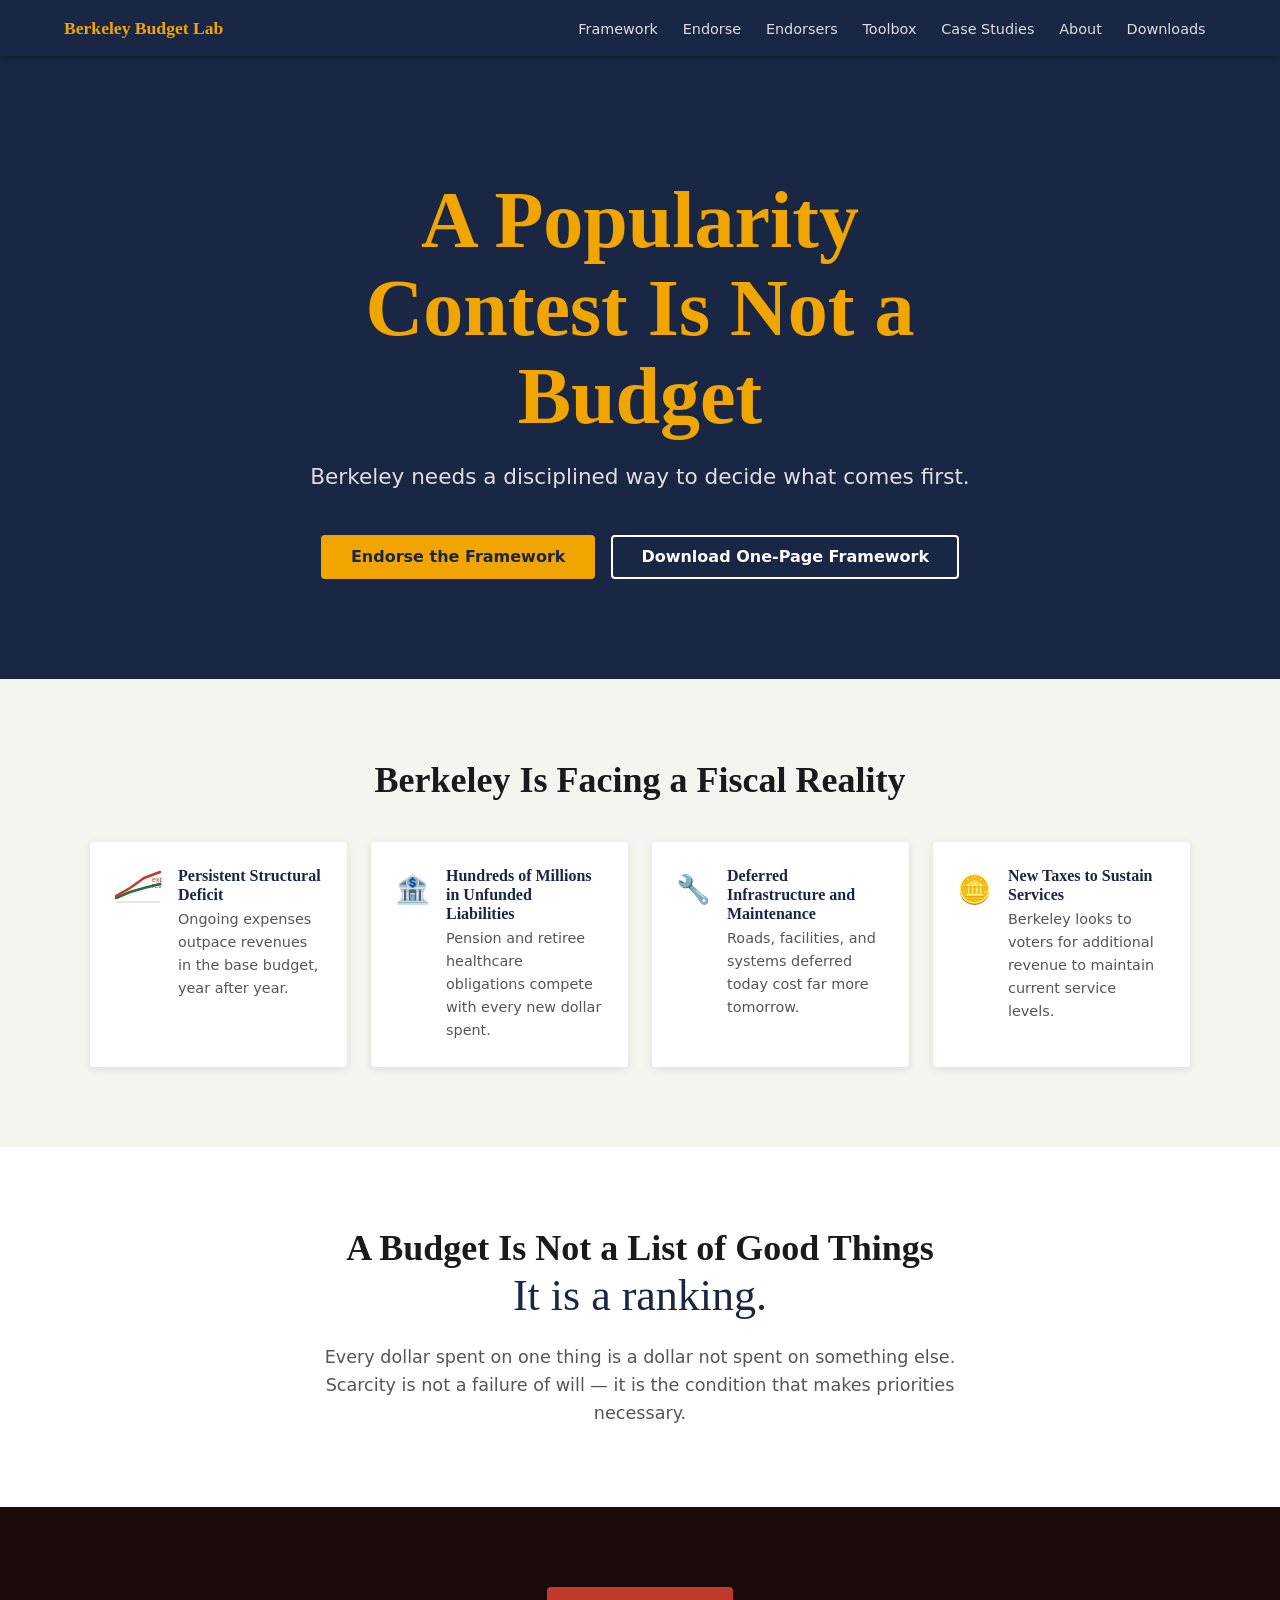
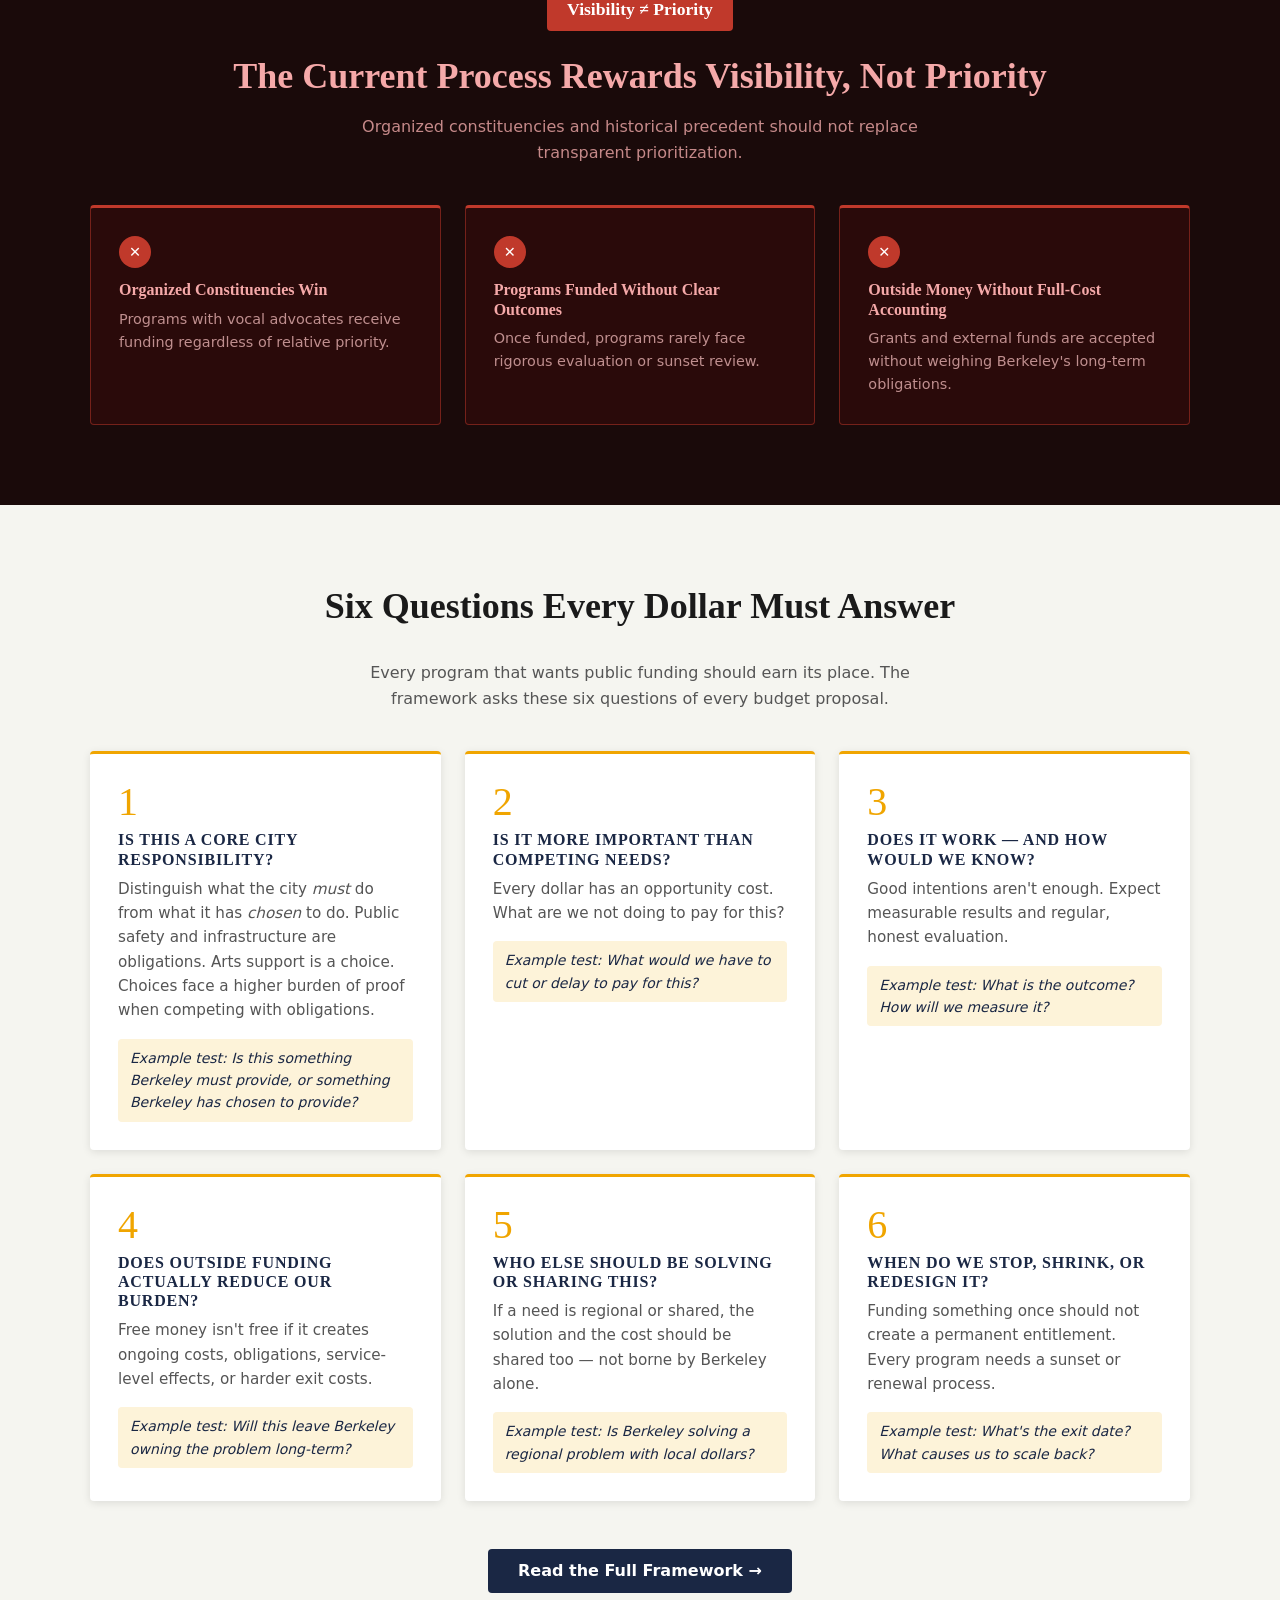
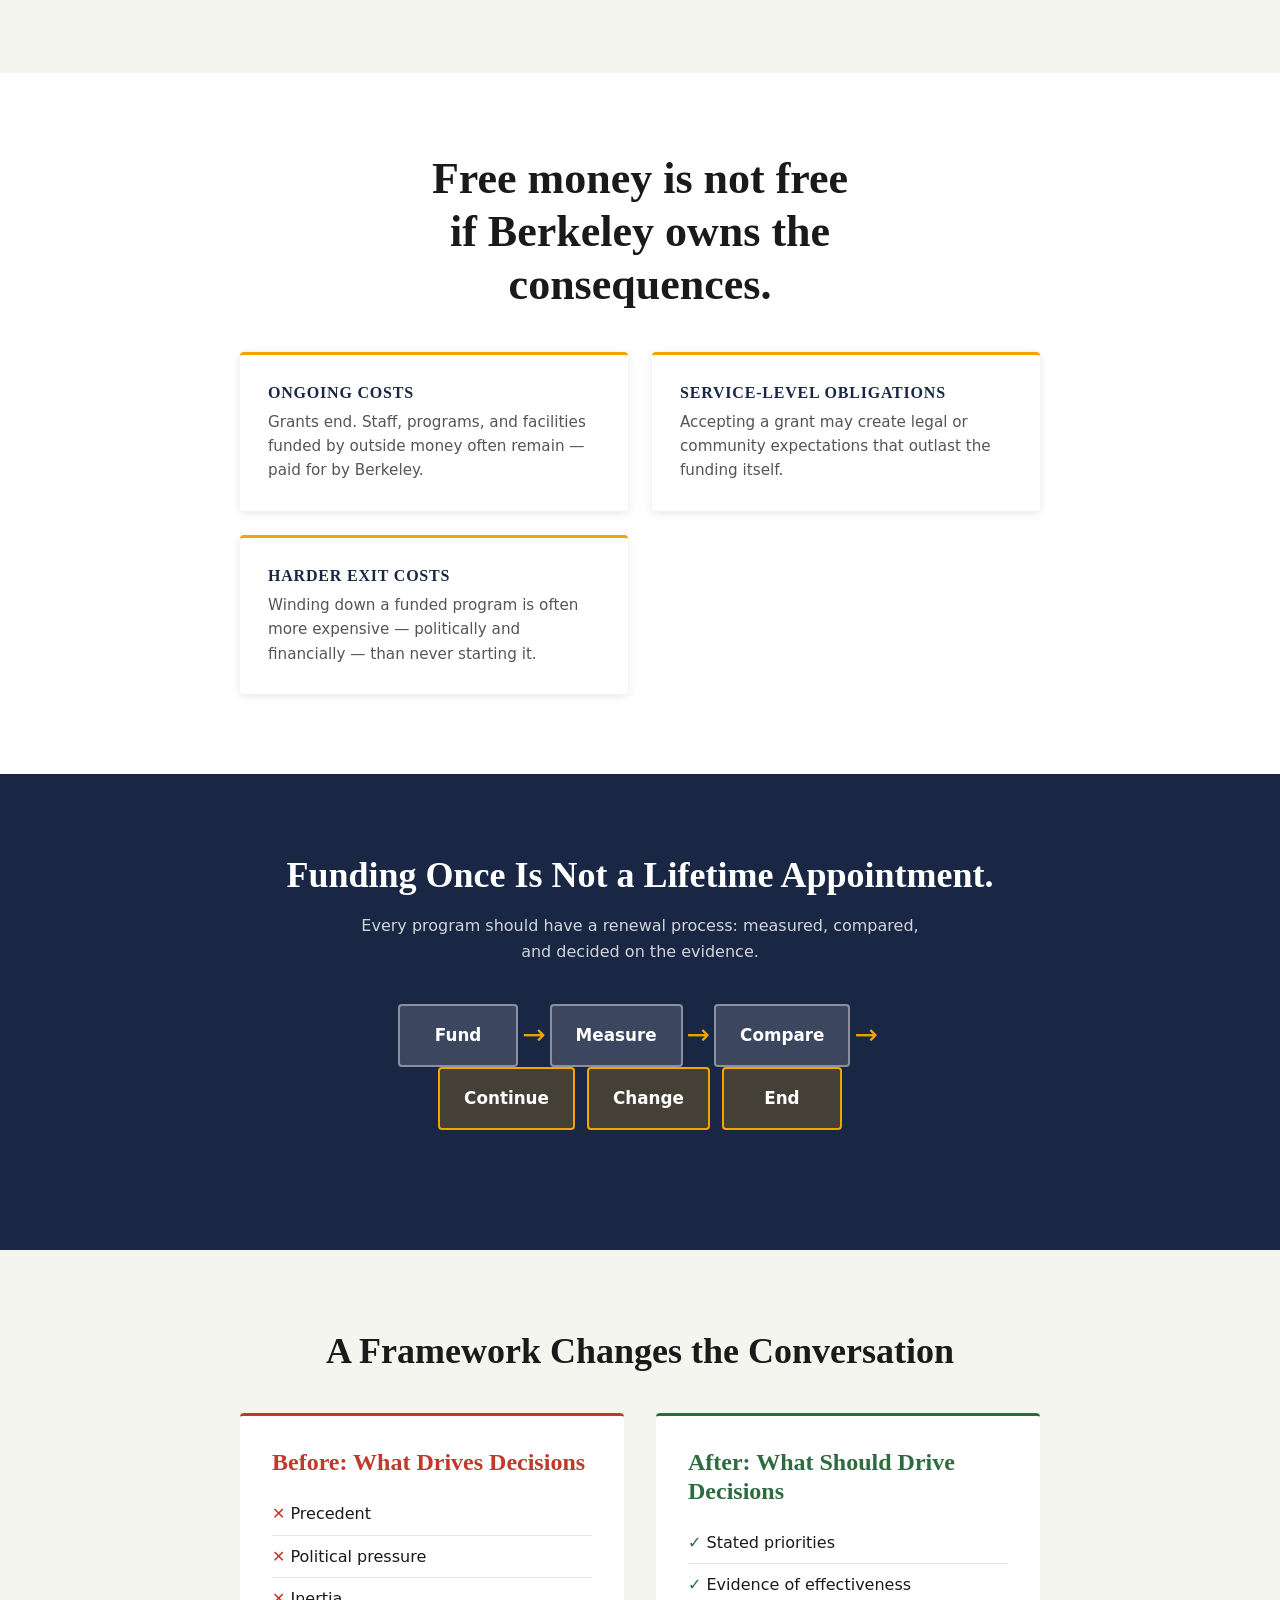
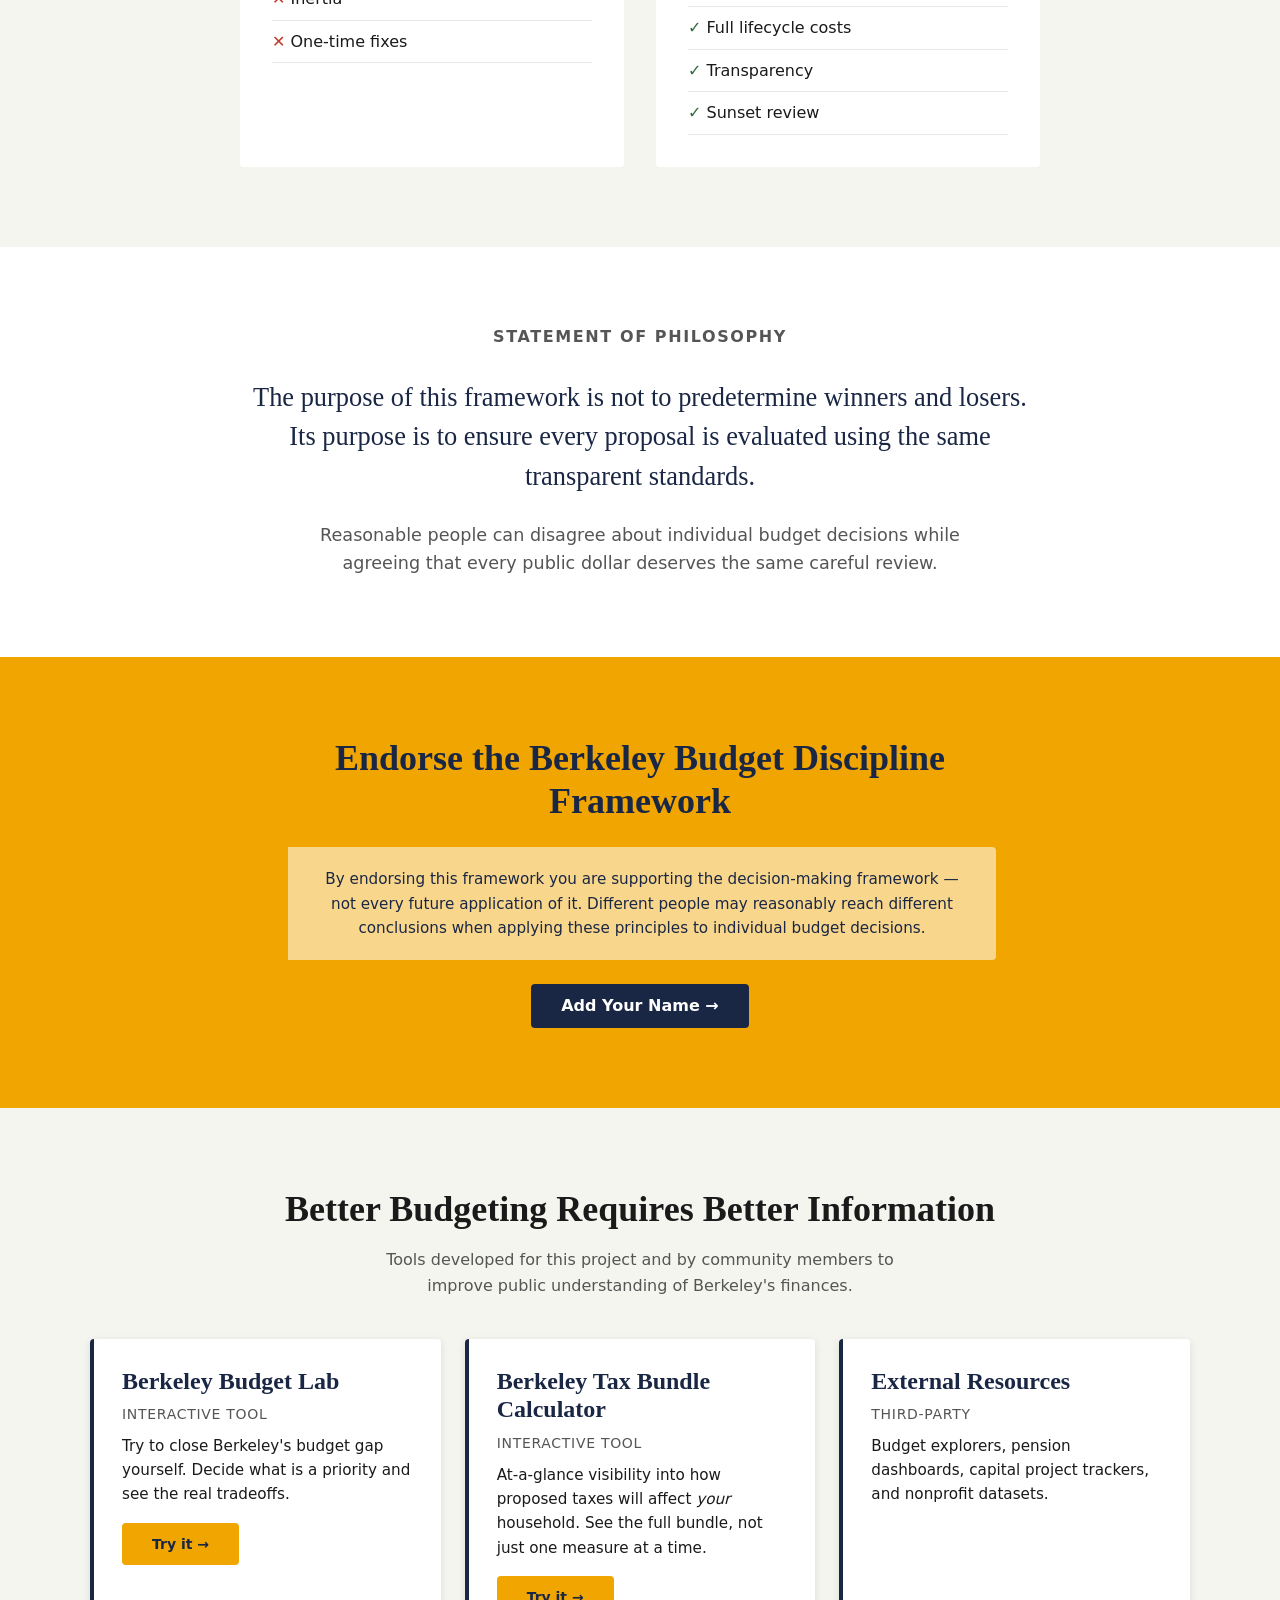
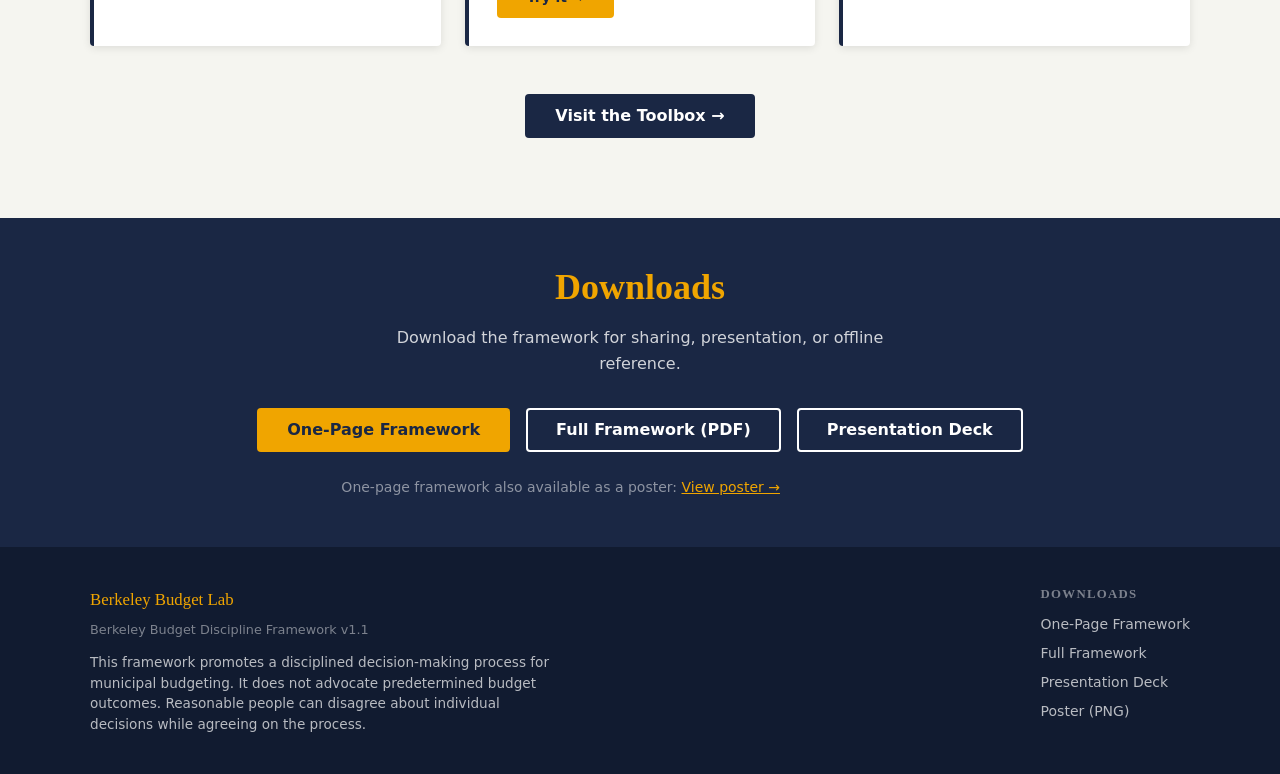
==== index.html @ 76ca8955 "Initial implementation of Berkeley Budget Discipline Framework site Static GitHub Pages site with 7 " ====
<!DOCTYPE html>
<html lang="en">
<head>
  <meta charset="UTF-8">
  <meta name="viewport" content="width=device-width, initial-scale=1.0">
  <title>Berkeley Budget Discipline Framework</title>
  <meta name="description" content="A proposal for disciplined, transparent municipal budgeting in Berkeley. A budget is not a list of good things — it is a ranking.">
  <link rel="stylesheet" href="assets/css/style.css">
</head>
<body>

<nav class="site-nav" aria-label="Site navigation">
  <div class="nav-inner">
    <a href="index.html" class="nav-brand">Berkeley Budget Lab</a>
    <button class="nav-hamburger" aria-expanded="false" aria-controls="nav-menu" aria-label="Toggle navigation">
      <span></span><span></span><span></span>
    </button>
    <ul class="nav-links" id="nav-menu">
      <li><a href="framework.html">Framework</a></li>
      <li><a href="endorse.html">Endorse</a></li>
      <li><a href="endorsers.html">Endorsers</a></li>
      <li><a href="toolbox.html">Toolbox</a></li>
      <li><a href="case-studies.html">Case Studies</a></li>
      <li><a href="about.html">About</a></li>
      <li><a href="#downloads">Downloads</a></li>
    </ul>
  </div>
</nav>

<main>

  <!-- Scene 1: Hero -->
  <section class="hero" aria-labelledby="hero-heading">
    <h1 id="hero-heading">A Popularity Contest Is Not a Budget</h1>
    <p class="subtitle">Berkeley needs a disciplined way to decide what comes first.</p>
    <div class="hero-buttons">
      <a href="endorse.html" class="btn btn-primary">Endorse the Framework</a>
      <a href="assets/downloads/bbdf-one-page.pdf" class="btn btn-outline" download>Download One-Page Framework</a>
    </div>
  </section>

  <!-- Scene 2: Fiscal Reality -->
  <section class="scene bg-gray fade-in" aria-labelledby="fiscal-heading">
    <div class="scene-wide">
      <h2 id="fiscal-heading" class="text-center mb-2">Berkeley Is Facing a Fiscal Reality</h2>
      <div class="card-grid">
        <div class="stat-card">
          <div class="stat-icon" aria-hidden="true">
            <!-- expenses (red) rise faster than revenues (green) -->
            <svg width="48" height="36" viewBox="0 0 48 36" fill="none" xmlns="http://www.w3.org/2000/svg" aria-label="Chart showing expenses rising faster than revenues">
              <line x1="2" y1="34" x2="46" y2="34" stroke="#ccc" stroke-width="1"/>
              <!-- Revenue line: gentle slope upward -->
              <polyline points="2,30 16,24 30,20 46,16" stroke="#2e6b3e" stroke-width="2.5" stroke-linecap="round" stroke-linejoin="round" fill="none"/>
              <!-- Expenses line: steeper slope, crosses above revenue -->
              <polyline points="2,28 16,20 30,10 46,4" stroke="#c0392b" stroke-width="2.5" stroke-linecap="round" stroke-linejoin="round" fill="none"/>
              <!-- Labels -->
              <text x="38" y="14" font-size="7" fill="#c0392b" font-family="sans-serif">exp</text>
              <text x="38" y="20" font-size="7" fill="#2e6b3e" font-family="sans-serif">rev</text>
            </svg>
          </div>
          <div>
            <h3>Persistent Structural Deficit</h3>
            <p>Ongoing expenses outpace revenues in the base budget, year after year.</p>
          </div>
        </div>
        <div class="stat-card">
          <div class="stat-icon">🏦</div>
          <div>
            <h3>Hundreds of Millions in Unfunded Liabilities</h3>
            <p>Pension and retiree healthcare obligations compete with every new dollar spent.</p>
          </div>
        </div>
        <div class="stat-card">
          <div class="stat-icon">🔧</div>
          <div>
            <h3>Deferred Infrastructure and Maintenance</h3>
            <p>Roads, facilities, and systems deferred today cost far more tomorrow.</p>
          </div>
        </div>
        <div class="stat-card">
          <div class="stat-icon">🪙</div>
          <div>
            <h3>New Taxes to Sustain Services</h3>
            <p>Berkeley looks to voters for additional revenue to maintain current service levels.</p>
          </div>
        </div>
      </div>
    </div>
  </section>

  <!-- Scene 3: Budgets Are Rankings -->
  <section class="scene bg-white text-center fade-in" aria-labelledby="rankings-heading">
    <div class="scene-narrow">
      <h2 id="rankings-heading">A Budget Is Not a List of Good Things</h2>
      <p class="pull-quote">It is a ranking.</p>
      <p class="pull-quote-sub">Every dollar spent on one thing is a dollar not spent on something else. Scarcity is not a failure of will — it is the condition that makes priorities necessary.</p>
    </div>
  </section>

  <!-- Scene 4: Current Failure Mode -->
  <section class="scene fade-in" style="background:#1a0a0a;" aria-labelledby="failure-heading">
    <div class="scene-wide">
      <div class="text-center mb-2">
        <div class="badge" style="background:var(--red);color:var(--white);">Visibility ≠ Priority</div>
        <h2 id="failure-heading" style="color:#f5a9a9;">The Current Process Rewards Visibility, Not Priority</h2>
        <p style="color:rgba(255,180,180,0.75);max-width:60ch;margin:1rem auto 2rem;">Organized constituencies and historical precedent should not replace transparent prioritization.</p>
      </div>
      <div class="failure-grid">
        <div class="failure-item">
          <div class="failure-x" aria-hidden="true">✕</div>
          <h3>Organized Constituencies Win</h3>
          <p>Programs with vocal advocates receive funding regardless of relative priority.</p>
        </div>
        <div class="failure-item">
          <div class="failure-x" aria-hidden="true">✕</div>
          <h3>Programs Funded Without Clear Outcomes</h3>
          <p>Once funded, programs rarely face rigorous evaluation or sunset review.</p>
        </div>
        <div class="failure-item">
          <div class="failure-x" aria-hidden="true">✕</div>
          <h3>Outside Money Without Full-Cost Accounting</h3>
          <p>Grants and external funds are accepted without weighing Berkeley's long-term obligations.</p>
        </div>
      </div>
    </div>
  </section>

  <!-- Scene 5: Six Tests -->
  <section class="scene bg-gray fade-in" aria-labelledby="six-tests-heading">
    <div class="scene-wide">
      <h2 id="six-tests-heading" class="text-center mb-2">Six Questions Every Dollar Must Answer</h2>
      <p class="text-center text-muted" style="max-width:60ch;margin:0 auto 2.5rem;">Every program that wants public funding should earn its place. The framework asks these six questions of every budget proposal.</p>
      <div class="card-grid card-grid-3">

        <article class="card fade-in">
          <div class="card-number">1</div>
          <h3>Is This a Core City Responsibility?</h3>
          <p>Distinguish what the city <em>must</em> do from what it has <em>chosen</em> to do. Public safety and infrastructure are obligations. Arts support is a choice. Choices face a higher burden of proof when competing with obligations.</p>
          <div class="example">Example test: Is this something Berkeley must provide, or something Berkeley has chosen to provide?</div>
        </article>

        <article class="card fade-in">
          <div class="card-number">2</div>
          <h3>Is It More Important Than Competing Needs?</h3>
          <p>Every dollar has an opportunity cost. What are we not doing to pay for this?</p>
          <div class="example">Example test: What would we have to cut or delay to pay for this?</div>
        </article>

        <article class="card fade-in">
          <div class="card-number">3</div>
          <h3>Does It Work — and How Would We Know?</h3>
          <p>Good intentions aren't enough. Expect measurable results and regular, honest evaluation.</p>
          <div class="example">Example test: What is the outcome? How will we measure it?</div>
        </article>

        <article class="card fade-in">
          <div class="card-number">4</div>
          <h3>Does Outside Funding Actually Reduce Our Burden?</h3>
          <p>Free money isn't free if it creates ongoing costs, obligations, service-level effects, or harder exit costs.</p>
          <div class="example">Example test: Will this leave Berkeley owning the problem long-term?</div>
        </article>

        <article class="card fade-in">
          <div class="card-number">5</div>
          <h3>Who Else Should Be Solving or Sharing This?</h3>
          <p>If a need is regional or shared, the solution and the cost should be shared too — not borne by Berkeley alone.</p>
          <div class="example">Example test: Is Berkeley solving a regional problem with local dollars?</div>
        </article>

        <article class="card fade-in">
          <div class="card-number">6</div>
          <h3>When Do We Stop, Shrink, or Redesign It?</h3>
          <p>Funding something once should not create a permanent entitlement. Every program needs a sunset or renewal process.</p>
          <div class="example">Example test: What's the exit date? What causes us to scale back?</div>
        </article>

      </div>
      <div class="text-center mt-3">
        <a href="framework.html" class="btn btn-navy">Read the Full Framework →</a>
      </div>
    </div>
  </section>

  <!-- Scene 6: Outside Funding -->
  <section class="scene bg-white fade-in" aria-labelledby="outside-funding-heading">
    <div class="scene-narrow text-center">
      <h2 id="outside-funding-heading" style="font-size:clamp(1.6rem,4vw,2.75rem);max-width:20ch;margin:0 auto 2rem;">
        Free money is not free if Berkeley owns the consequences.
      </h2>
      <div class="card-grid card-grid-3" style="text-align:left;">
        <div class="card">
          <h3>Ongoing Costs</h3>
          <p>Grants end. Staff, programs, and facilities funded by outside money often remain — paid for by Berkeley.</p>
        </div>
        <div class="card">
          <h3>Service-Level Obligations</h3>
          <p>Accepting a grant may create legal or community expectations that outlast the funding itself.</p>
        </div>
        <div class="card">
          <h3>Harder Exit Costs</h3>
          <p>Winding down a funded program is often more expensive — politically and financially — than never starting it.</p>
        </div>
      </div>
    </div>
  </section>

  <!-- Scene 7: Sunset Review -->
  <section class="scene bg-navy fade-in" aria-labelledby="sunset-heading">
    <div class="scene-narrow text-center">
      <h2 id="sunset-heading" style="color:var(--white)">Funding Once Is Not a Lifetime Appointment.</h2>
      <p style="color:rgba(255,255,255,0.8);margin:1rem auto 0;max-width:55ch;">Every program should have a renewal process: measured, compared, and decided on the evidence.</p>
      <div class="flow-diagram" role="img" aria-label="Sunset review cycle: Fund, then Measure, then Compare, then Continue, Change, or End">
        <div class="flow-step"><strong>Fund</strong></div>
        <div class="flow-arrow" aria-hidden="true">→</div>
        <div class="flow-step"><strong>Measure</strong></div>
        <div class="flow-arrow" aria-hidden="true">→</div>
        <div class="flow-step"><strong>Compare</strong></div>
        <div class="flow-arrow" aria-hidden="true">→</div>
        <div class="flow-end">
          <div class="flow-step"><strong>Continue</strong></div>
          <div class="flow-step"><strong>Change</strong></div>
          <div class="flow-step"><strong>End</strong></div>
        </div>
      </div>
    </div>
  </section>

  <!-- Scene 8: Before / After -->
  <section class="scene bg-gray fade-in" aria-labelledby="before-after-heading">
    <div class="scene-wide">
      <h2 id="before-after-heading" class="text-center mb-2">A Framework Changes the Conversation</h2>
      <div class="before-after">
        <div class="before-col">
          <h3>Before: What Drives Decisions</h3>
          <ul>
            <li>Precedent</li>
            <li>Political pressure</li>
            <li>Inertia</li>
            <li>One-time fixes</li>
          </ul>
        </div>
        <div class="after-col">
          <h3>After: What Should Drive Decisions</h3>
          <ul>
            <li>Stated priorities</li>
            <li>Evidence of effectiveness</li>
            <li>Full lifecycle costs</li>
            <li>Transparency</li>
            <li>Sunset review</li>
          </ul>
        </div>
      </div>
    </div>
  </section>

  <!-- Scene 9: Philosophy -->
  <section class="scene bg-white fade-in" aria-labelledby="philosophy-heading">
    <div class="scene-narrow text-center">
      <h2 id="philosophy-heading" class="text-muted" style="font-size:1rem;text-transform:uppercase;letter-spacing:0.1em;font-family:var(--font-sans);margin-bottom:2rem;">Statement of Philosophy</h2>
      <blockquote style="border:none;padding:0;text-align:center;font-size:clamp(1.15rem,2.5vw,1.65rem);line-height:1.5;max-width:70ch;margin:0 auto 1.5rem;">
        The purpose of this framework is not to predetermine winners and losers. Its purpose is to ensure every proposal is evaluated using the same transparent standards.
      </blockquote>
      <p class="pull-quote-sub">Reasonable people can disagree about individual budget decisions while agreeing that every public dollar deserves the same careful review.</p>
    </div>
  </section>

  <!-- Scene 10: Endorse -->
  <section class="scene bg-gold fade-in" aria-labelledby="endorse-heading">
    <div class="scene-narrow text-center">
      <h2 id="endorse-heading">Endorse the Berkeley Budget Discipline Framework</h2>
      <div class="disclaimer-box" style="margin:1.5rem auto;background:rgba(255,255,255,0.55);">
        <p>By endorsing this framework you are supporting the decision-making framework — not every future application of it. Different people may reasonably reach different conclusions when applying these principles to individual budget decisions.</p>
      </div>
      <a href="endorse.html" class="btn btn-navy">Add Your Name →</a>
    </div>
  </section>

  <!-- Scene 11: Budget Toolbox Preview -->
  <section class="scene bg-gray fade-in" aria-labelledby="toolbox-preview-heading">
    <div class="scene-wide">
      <h2 id="toolbox-preview-heading" class="text-center mb-1">Better Budgeting Requires Better Information</h2>
      <p class="text-center text-muted" style="max-width:55ch;margin:0 auto 2.5rem;">Tools developed for this project and by community members to improve public understanding of Berkeley's finances.</p>
      <div class="card-grid card-grid-3">
        <div class="tool-card">
          <h3>Berkeley Budget Lab</h3>
          <p class="tool-purpose">Interactive Tool</p>
          <p>Try to close Berkeley's budget gap yourself. Decide what is a priority and see the real tradeoffs.</p>
          <a href="https://ericdf.github.io/budget_lab/" class="btn btn-primary" style="margin-top:1rem;font-size:0.875rem;display:inline-block;" target="_blank" rel="noopener">Try it →</a>
        </div>
        <div class="tool-card">
          <h3>Berkeley Tax Bundle Calculator</h3>
          <p class="tool-purpose">Interactive Tool</p>
          <p>At-a-glance visibility into how proposed taxes will affect <em>your</em> household. See the full bundle, not just one measure at a time.</p>
          <a href="https://ericdf.github.io/berkeley-tax-explorer/" class="btn btn-primary" style="margin-top:1rem;font-size:0.875rem;display:inline-block;" target="_blank" rel="noopener">Try it →</a>
        </div>
        <div class="tool-card">
          <h3>External Resources</h3>
          <p class="tool-purpose">Third-Party</p>
          <p>Budget explorers, pension dashboards, capital project trackers, and nonprofit datasets.</p>
        </div>
      </div>
      <div class="text-center mt-3">
        <a href="toolbox.html" class="btn btn-navy">Visit the Toolbox →</a>
      </div>
    </div>
  </section>

</main>

<!-- Downloads anchor -->
<div id="downloads" style="background:var(--navy);padding:3rem 1.5rem;">
  <div style="max-width:800px;margin:0 auto;text-align:center;">
    <h2 style="color:var(--gold);margin-bottom:1rem;">Downloads</h2>
    <p style="color:rgba(255,255,255,0.8);margin:0 auto 2rem;max-width:50ch;">Download the framework for sharing, presentation, or offline reference.</p>
    <div style="display:flex;gap:1rem;flex-wrap:wrap;justify-content:center;">
      <a href="assets/downloads/bbdf-one-page.pdf" class="btn btn-primary" download>One-Page Framework</a>
      <a href="assets/downloads/bbdf-full-framework.pdf" class="btn btn-outline" download>Full Framework (PDF)</a>
      <a href="assets/downloads/bbdf-presentation.pdf" class="btn btn-outline" download>Presentation Deck</a>
    </div>
    <p style="margin-top:1.5rem;color:rgba(255,255,255,0.5);font-size:0.875rem;">
      One-page framework also available as a poster: <a href="assets/img/poster.png" style="color:var(--gold);" target="_blank">View poster →</a>
    </p>
  </div>
</div>

<footer class="site-footer">
  <div class="footer-inner">
    <div>
      <div class="footer-brand">Berkeley Budget Lab</div>
      <div class="footer-version">Berkeley Budget Discipline Framework v1.1</div>
      <p class="footer-disclaimer">This framework promotes a disciplined decision-making process for municipal budgeting. It does not advocate predetermined budget outcomes. Reasonable people can disagree about individual decisions while agreeing on the process.</p>
    </div>
    <div class="footer-downloads">
      <h4>Downloads</h4>
      <a href="assets/downloads/bbdf-one-page.pdf" download>One-Page Framework</a>
      <a href="assets/downloads/bbdf-full-framework.pdf" download>Full Framework</a>
      <a href="assets/downloads/bbdf-presentation.pdf" download>Presentation Deck</a>
      <a href="assets/img/poster.png" target="_blank">Poster (PNG)</a>
    </div>
  </div>
</footer>

<script src="assets/js/main.js"></script>
</body>
</html>
---- assets/css/style.css ----
/* Berkeley Budget Discipline Framework — stylesheet */

:root {
  --navy: #1a2744;
  --navy-dark: #111b30;
  --gold: #f0a500;
  --gold-light: #fdf3d9;
  --white: #ffffff;
  --gray-bg: #f5f5f0;
  --gray-mid: #e8e8e2;
  --text: #1a1a1a;
  --text-muted: #555555;
  --green: #2e6b3e;
  --red: #c0392b;
  --radius: 4px;
  --shadow: 0 2px 8px rgba(0,0,0,0.10);
  --shadow-lg: 0 4px 20px rgba(0,0,0,0.14);
  --font-serif: Georgia, 'Times New Roman', serif;
  --font-sans: system-ui, -apple-system, 'Segoe UI', sans-serif;
}

*, *::before, *::after { box-sizing: border-box; margin: 0; padding: 0; }

html { scroll-behavior: smooth; font-size: 16px; }

body {
  font-family: var(--font-sans);
  color: var(--text);
  background: var(--white);
  line-height: 1.6;
}

/* ── TYPOGRAPHY ── */
h1, h2, h3, h4 { font-family: var(--font-serif); line-height: 1.2; }
h1 { font-size: clamp(2rem, 5vw, 3.5rem); }
h2 { font-size: clamp(1.5rem, 3vw, 2.25rem); }
h3 { font-size: clamp(1.1rem, 2vw, 1.5rem); }
p { max-width: 72ch; }

a { color: var(--navy); text-decoration: underline; }
a:hover { color: var(--gold); }
a:focus-visible { outline: 3px solid var(--gold); outline-offset: 2px; }

/* ── NAV ── */
.site-nav {
  background: var(--navy);
  color: var(--white);
  position: sticky;
  top: 0;
  z-index: 100;
  box-shadow: 0 2px 6px rgba(0,0,0,0.3);
}

.nav-inner {
  max-width: 1200px;
  margin: 0 auto;
  padding: 0 1.5rem;
  display: flex;
  align-items: center;
  justify-content: space-between;
  height: 56px;
}

.nav-brand {
  font-family: var(--font-serif);
  font-size: 1.1rem;
  color: var(--gold);
  text-decoration: none;
  font-weight: bold;
  white-space: nowrap;
}
.nav-brand:hover { color: var(--white); }

.nav-links {
  display: flex;
  list-style: none;
  gap: 0.25rem;
  align-items: center;
}
.nav-links a {
  color: rgba(255,255,255,0.85);
  text-decoration: none;
  padding: 0.35rem 0.65rem;
  border-radius: var(--radius);
  font-size: 0.9rem;
  transition: background 0.15s, color 0.15s;
}
.nav-links a:hover { background: rgba(255,255,255,0.12); color: var(--white); }
.nav-links a.active { background: var(--gold); color: var(--navy); font-weight: 600; }

.nav-hamburger {
  display: none;
  background: none;
  border: none;
  cursor: pointer;
  padding: 0.5rem;
  flex-direction: column;
  gap: 5px;
}
.nav-hamburger span {
  display: block;
  width: 24px;
  height: 2px;
  background: var(--white);
  transition: transform 0.2s;
}
.nav-hamburger[aria-expanded="true"] span:nth-child(1) { transform: translateY(7px) rotate(45deg); }
.nav-hamburger[aria-expanded="true"] span:nth-child(2) { opacity: 0; }
.nav-hamburger[aria-expanded="true"] span:nth-child(3) { transform: translateY(-7px) rotate(-45deg); }

@media (max-width: 768px) {
  .nav-hamburger { display: flex; }
  .nav-links {
    display: none;
    flex-direction: column;
    position: absolute;
    top: 56px;
    left: 0;
    right: 0;
    background: var(--navy-dark);
    padding: 1rem;
    gap: 0.25rem;
  }
  .nav-links.open { display: flex; }
  .nav-links a { padding: 0.65rem 1rem; font-size: 1rem; }
}

/* ── SECTIONS ── */
.scene {
  padding: 80px 1.5rem;
}
.scene-narrow {
  max-width: 800px;
  margin: 0 auto;
}
.scene-wide {
  max-width: 1100px;
  margin: 0 auto;
}

.bg-navy   { background: var(--navy); color: var(--white); }
.bg-navy h1, .bg-navy h2, .bg-navy h3 { color: var(--white); }
.bg-navy p { color: rgba(255,255,255,0.85); }
.bg-navy a { color: var(--gold); }

.bg-gray   { background: var(--gray-bg); }
.bg-white  { background: var(--white); }
.bg-gold   { background: var(--gold); color: var(--navy); }
.bg-gold h1, .bg-gold h2 { color: var(--navy); }

/* ── HERO ── */
.hero {
  background: var(--navy);
  color: var(--white);
  padding: 120px 1.5rem 100px;
  text-align: center;
}
.hero h1 {
  color: var(--gold);
  font-size: clamp(2.5rem, 7vw, 5rem);
  line-height: 1.1;
  max-width: 14ch;
  margin: 0 auto 1.25rem;
}
.hero .subtitle {
  font-size: clamp(1.05rem, 2vw, 1.35rem);
  color: rgba(255,255,255,0.85);
  max-width: 50ch;
  margin: 0 auto 2.5rem;
}
.hero-buttons { display: flex; gap: 1rem; justify-content: center; flex-wrap: wrap; }

/* ── BUTTONS ── */
.btn {
  display: inline-block;
  padding: 0.75rem 1.75rem;
  border-radius: var(--radius);
  font-family: var(--font-sans);
  font-size: 1rem;
  font-weight: 600;
  text-decoration: none;
  cursor: pointer;
  border: 2px solid transparent;
  transition: background 0.15s, color 0.15s, border-color 0.15s;
  line-height: 1;
}
.btn-primary { background: var(--gold); color: var(--navy); }
.btn-primary:hover { background: #d99400; color: var(--navy); }
.btn-secondary { background: var(--white); color: var(--navy); }
.btn-secondary:hover { background: var(--gray-bg); }
.btn-outline { background: transparent; border-color: var(--white); color: var(--white); }
.btn-outline:hover { background: rgba(255,255,255,0.1); }
.btn-navy { background: var(--navy); color: var(--white); }
.btn-navy:hover { background: var(--navy-dark); color: var(--white); }

/* ── CARDS ── */
.card-grid {
  display: grid;
  gap: 1.5rem;
  grid-template-columns: repeat(auto-fit, minmax(240px, 1fr));
  margin-top: 2.5rem;
}
.card-grid-3 { grid-template-columns: repeat(auto-fit, minmax(260px, 1fr)); }
.card-grid-2 { grid-template-columns: repeat(auto-fit, minmax(300px, 1fr)); }

.card {
  background: var(--white);
  border-radius: var(--radius);
  padding: 1.75rem;
  box-shadow: var(--shadow);
  border-top: 3px solid var(--gold);
}
.card-number {
  font-size: 2.5rem;
  font-family: var(--font-serif);
  color: var(--gold);
  line-height: 1;
  margin-bottom: 0.5rem;
}
.card h3 { margin-bottom: 0.5rem; font-size: 1rem; text-transform: uppercase; letter-spacing: 0.05em; color: var(--navy); }
.card p { font-size: 0.95rem; color: var(--text-muted); }
.card .example {
  margin-top: 1rem;
  font-size: 0.875rem;
  color: var(--navy);
  background: var(--gold-light);
  padding: 0.5rem 0.75rem;
  border-radius: var(--radius);
  font-style: italic;
}

.stat-card {
  background: var(--white);
  border-radius: var(--radius);
  padding: 1.5rem;
  box-shadow: var(--shadow);
  display: flex;
  align-items: flex-start;
  gap: 1rem;
}
.stat-icon { font-size: 1.75rem; flex-shrink: 0; margin-top: 0.15rem; }
.stat-card h3 { font-size: 1rem; margin-bottom: 0.25rem; color: var(--navy); }
.stat-card p { font-size: 0.9rem; color: var(--text-muted); }

.failure-grid {
  display: grid;
  grid-template-columns: repeat(auto-fit, minmax(220px, 1fr));
  gap: 1.5rem;
  margin-top: 2.5rem;
}
.failure-item {
  text-align: left;
  padding: 1.75rem;
  background: #2a0a0a;
  border: 1px solid rgba(192,57,43,0.5);
  border-top: 3px solid var(--red);
  border-radius: var(--radius);
}
.failure-x {
  display: inline-block;
  width: 2rem;
  height: 2rem;
  background: var(--red);
  color: var(--white);
  border-radius: 50%;
  text-align: center;
  line-height: 2rem;
  font-size: 0.9rem;
  font-weight: bold;
  margin-bottom: 0.75rem;
}
.failure-item h3 { color: #f5a9a9; font-size: 1rem; margin-bottom: 0.5rem; }
.failure-item p { color: rgba(255,200,200,0.7); font-size: 0.9rem; max-width: none; }

/* ── BADGES ── */
.badge {
  display: inline-block;
  background: var(--gold);
  color: var(--navy);
  font-family: var(--font-serif);
  font-size: 1.1rem;
  font-weight: bold;
  padding: 0.5rem 1.25rem;
  border-radius: var(--radius);
  margin-bottom: 1.5rem;
}

/* ── QUOTE ── */
.pull-quote {
  font-family: var(--font-serif);
  font-size: clamp(1.75rem, 4vw, 2.75rem);
  line-height: 1.2;
  color: var(--navy);
  max-width: 20ch;
  margin: 0 auto 1.25rem;
  text-align: center;
}
.pull-quote-sub {
  font-size: 1.1rem;
  color: var(--text-muted);
  text-align: center;
  max-width: 60ch;
  margin: 0 auto;
}

blockquote {
  font-family: var(--font-serif);
  font-size: clamp(1.1rem, 2.5vw, 1.5rem);
  line-height: 1.5;
  color: var(--navy);
  border-left: 4px solid var(--gold);
  padding-left: 1.5rem;
  margin: 2rem 0;
  max-width: 70ch;
}
blockquote cite {
  display: block;
  font-size: 0.9rem;
  font-style: normal;
  color: var(--text-muted);
  margin-top: 0.75rem;
  font-family: var(--font-sans);
}

/* ── DISCLAIMER BOX ── */
.disclaimer-box {
  background: var(--gold-light);
  border-left: 4px solid var(--gold);
  padding: 1.25rem 1.5rem;
  border-radius: 0 var(--radius) var(--radius) 0;
  margin: 2rem 0;
  max-width: 70ch;
}
.disclaimer-box p { color: var(--navy); font-size: 0.95rem; max-width: none; }

/* ── SUNSET FLOW ── */
.flow-diagram {
  display: flex;
  align-items: center;
  justify-content: center;
  flex-wrap: wrap;
  gap: 0;
  margin: 2.5rem 0;
}
.flow-step {
  background: rgba(255,255,255,0.15);
  border: 2px solid rgba(255,255,255,0.4);
  border-radius: var(--radius);
  padding: 1rem 1.5rem;
  text-align: center;
  min-width: 120px;
  color: var(--white);
}
.flow-step strong { display: block; font-size: 1.05rem; }
.flow-step small { font-size: 0.8rem; opacity: 0.75; }
.flow-arrow {
  color: var(--gold);
  font-size: 1.75rem;
  padding: 0 0.25rem;
  flex-shrink: 0;
}
.flow-end {
  display: flex;
  gap: 0.75rem;
  flex-wrap: wrap;
}
.flow-end .flow-step { background: rgba(240,165,0,0.2); border-color: var(--gold); }

/* ── BEFORE / AFTER ── */
.before-after {
  display: grid;
  grid-template-columns: 1fr 1fr;
  gap: 2rem;
  margin-top: 2.5rem;
  max-width: 800px;
  margin-left: auto;
  margin-right: auto;
}
@media (max-width: 600px) { .before-after { grid-template-columns: 1fr; } }

.before-col, .after-col {
  padding: 2rem;
  border-radius: var(--radius);
}
.before-col {
  background: var(--white);
  border-top: 3px solid var(--red);
}
.after-col {
  background: var(--white);
  border-top: 3px solid var(--green);
}
.before-col h3 { color: var(--red); margin-bottom: 1rem; }
.after-col h3 { color: var(--green); margin-bottom: 1rem; }
.before-col ul, .after-col ul { list-style: none; padding: 0; }
.before-col li, .after-col li {
  padding: 0.5rem 0;
  border-bottom: 1px solid var(--gray-mid);
  font-size: 1rem;
}
.before-col li::before { content: "✕  "; color: var(--red); }
.after-col li::before { content: "✓  "; color: var(--green); }

/* ── TOOLBOX CARDS ── */
.tool-card {
  background: var(--white);
  border-radius: var(--radius);
  padding: 1.75rem;
  box-shadow: var(--shadow);
  border-left: 4px solid var(--navy);
}
.tool-card h3 { color: var(--navy); margin-bottom: 0.5rem; }
.tool-card .tool-purpose {
  font-size: 0.875rem;
  color: var(--text-muted);
  text-transform: uppercase;
  letter-spacing: 0.05em;
  margin-bottom: 0.5rem;
}
.tool-card p { font-size: 0.95rem; }
.tool-card a.btn { margin-top: 1rem; }

.section-label {
  font-size: 0.8rem;
  text-transform: uppercase;
  letter-spacing: 0.1em;
  color: var(--text-muted);
  margin-bottom: 0.5rem;
  font-weight: 600;
}
.section-divider {
  border: none;
  border-top: 2px solid var(--gray-mid);
  margin: 3rem 0;
}

/* ── FRAMEWORK PAGE ── */
.framework-test {
  padding: 3rem 0;
  border-bottom: 1px solid var(--gray-mid);
}
.framework-test:last-of-type { border-bottom: none; }
.test-number {
  display: inline-block;
  font-size: 3rem;
  font-family: var(--font-serif);
  color: var(--gold);
  line-height: 1;
  margin-bottom: 0.5rem;
}
.framework-test h2 { color: var(--navy); margin-bottom: 1rem; font-size: 1.6rem; }
.framework-test .why {
  font-size: 1.05rem;
  color: var(--text);
  margin-bottom: 1rem;
  max-width: 65ch;
}

/* ── ENDORSERS ── */
.endorser-list {
  list-style: none;
  padding: 0;
  margin-top: 2rem;
  columns: 2;
  column-gap: 2rem;
}
.endorser-list li {
  padding: 0.35rem 0;
  border-bottom: 1px solid var(--gray-mid);
  font-size: 0.95rem;
  break-inside: avoid;
}
@media (max-width: 600px) { .endorser-list { columns: 1; } }

/* ── COMING SOON ── */
.coming-soon {
  text-align: center;
  padding: 6rem 2rem;
}
.coming-soon .cs-label {
  display: inline-block;
  background: var(--navy);
  color: var(--gold);
  font-size: 0.85rem;
  text-transform: uppercase;
  letter-spacing: 0.15em;
  padding: 0.4rem 1rem;
  border-radius: var(--radius);
  margin-bottom: 1.5rem;
}
.coming-soon h1 { color: var(--navy); margin-bottom: 1rem; }
.coming-soon p { color: var(--text-muted); max-width: 55ch; margin: 0 auto 1rem; }

/* ── CHANGELOG ── */
.changelog {
  list-style: none;
  padding: 0;
  margin-top: 1.5rem;
}
.changelog li {
  display: flex;
  gap: 1.5rem;
  padding: 0.75rem 0;
  border-bottom: 1px solid var(--gray-mid);
  align-items: baseline;
}
.changelog .version {
  font-family: var(--font-serif);
  font-weight: bold;
  color: var(--navy);
  min-width: 60px;
  flex-shrink: 0;
}
.changelog .planned { color: var(--text-muted); font-style: italic; }

/* ── ROADMAP ── */
.roadmap {
  display: grid;
  grid-template-columns: repeat(auto-fit, minmax(200px, 1fr));
  gap: 1.5rem;
  margin-top: 2rem;
}
.roadmap-phase {
  padding: 1.5rem;
  border-radius: var(--radius);
  background: var(--gray-bg);
  border-top: 3px solid var(--gold);
}
.roadmap-phase.active { border-top-color: var(--green); background: #f0f7f2; }
.phase-label { font-size: 0.8rem; text-transform: uppercase; letter-spacing: 0.1em; color: var(--text-muted); margin-bottom: 0.5rem; }
.roadmap-phase h3 { font-size: 1rem; color: var(--navy); margin-bottom: 0.75rem; }
.roadmap-phase ul { list-style: none; padding: 0; }
.roadmap-phase li { font-size: 0.9rem; color: var(--text-muted); padding: 0.25rem 0; }

/* ── FORM PLACEHOLDER ── */
.form-placeholder {
  background: var(--gray-bg);
  border: 2px dashed var(--gray-mid);
  border-radius: var(--radius);
  padding: 3rem 2rem;
  text-align: center;
  color: var(--text-muted);
  margin: 2rem 0;
}
.form-placeholder p { margin: 0; font-size: 1rem; }

/* ── TEXT UTILITIES ── */
.text-center { text-align: center; }
.text-gold { color: var(--gold); }
.text-navy { color: var(--navy); }
.text-muted { color: var(--text-muted); }
.mt-1 { margin-top: 1rem; }
.mt-2 { margin-top: 2rem; }
.mt-3 { margin-top: 3rem; }
.mb-1 { margin-bottom: 1rem; }
.mb-2 { margin-bottom: 2rem; }

/* ── FADE-IN ANIMATION ── */
@media (prefers-reduced-motion: no-preference) {
  .fade-in {
    opacity: 0;
    transform: translateY(24px);
    transition: opacity 0.5s ease, transform 0.5s ease;
  }
  .fade-in.visible {
    opacity: 1;
    transform: none;
  }
}

/* ── FOOTER ── */
.site-footer {
  background: var(--navy-dark);
  color: rgba(255,255,255,0.7);
  padding: 2.5rem 1.5rem;
}
.footer-inner {
  max-width: 1100px;
  margin: 0 auto;
  display: grid;
  grid-template-columns: 1fr auto;
  gap: 2rem;
  align-items: start;
}
@media (max-width: 640px) { .footer-inner { grid-template-columns: 1fr; } }

.footer-brand {
  font-family: var(--font-serif);
  color: var(--gold);
  font-size: 1.05rem;
  margin-bottom: 0.4rem;
}
.footer-version {
  font-size: 0.8rem;
  color: rgba(255,255,255,0.45);
  margin-bottom: 0.75rem;
}
.footer-disclaimer {
  font-size: 0.85rem;
  line-height: 1.5;
  max-width: 55ch;
}
.footer-downloads h4 {
  font-size: 0.8rem;
  text-transform: uppercase;
  letter-spacing: 0.1em;
  color: rgba(255,255,255,0.45);
  margin-bottom: 0.5rem;
}
.footer-downloads a {
  display: block;
  font-size: 0.875rem;
  color: rgba(255,255,255,0.7);
  text-decoration: none;
  padding: 0.2rem 0;
}
.footer-downloads a:hover { color: var(--gold); }

/* ── PRINT ── */
@media print {
  .site-nav, .site-footer, .hero-buttons, .btn { display: none !important; }
  .scene { padding: 2rem 0; }
  a[href]::after { content: " (" attr(href) ")"; font-size: 0.8em; color: #666; }
}
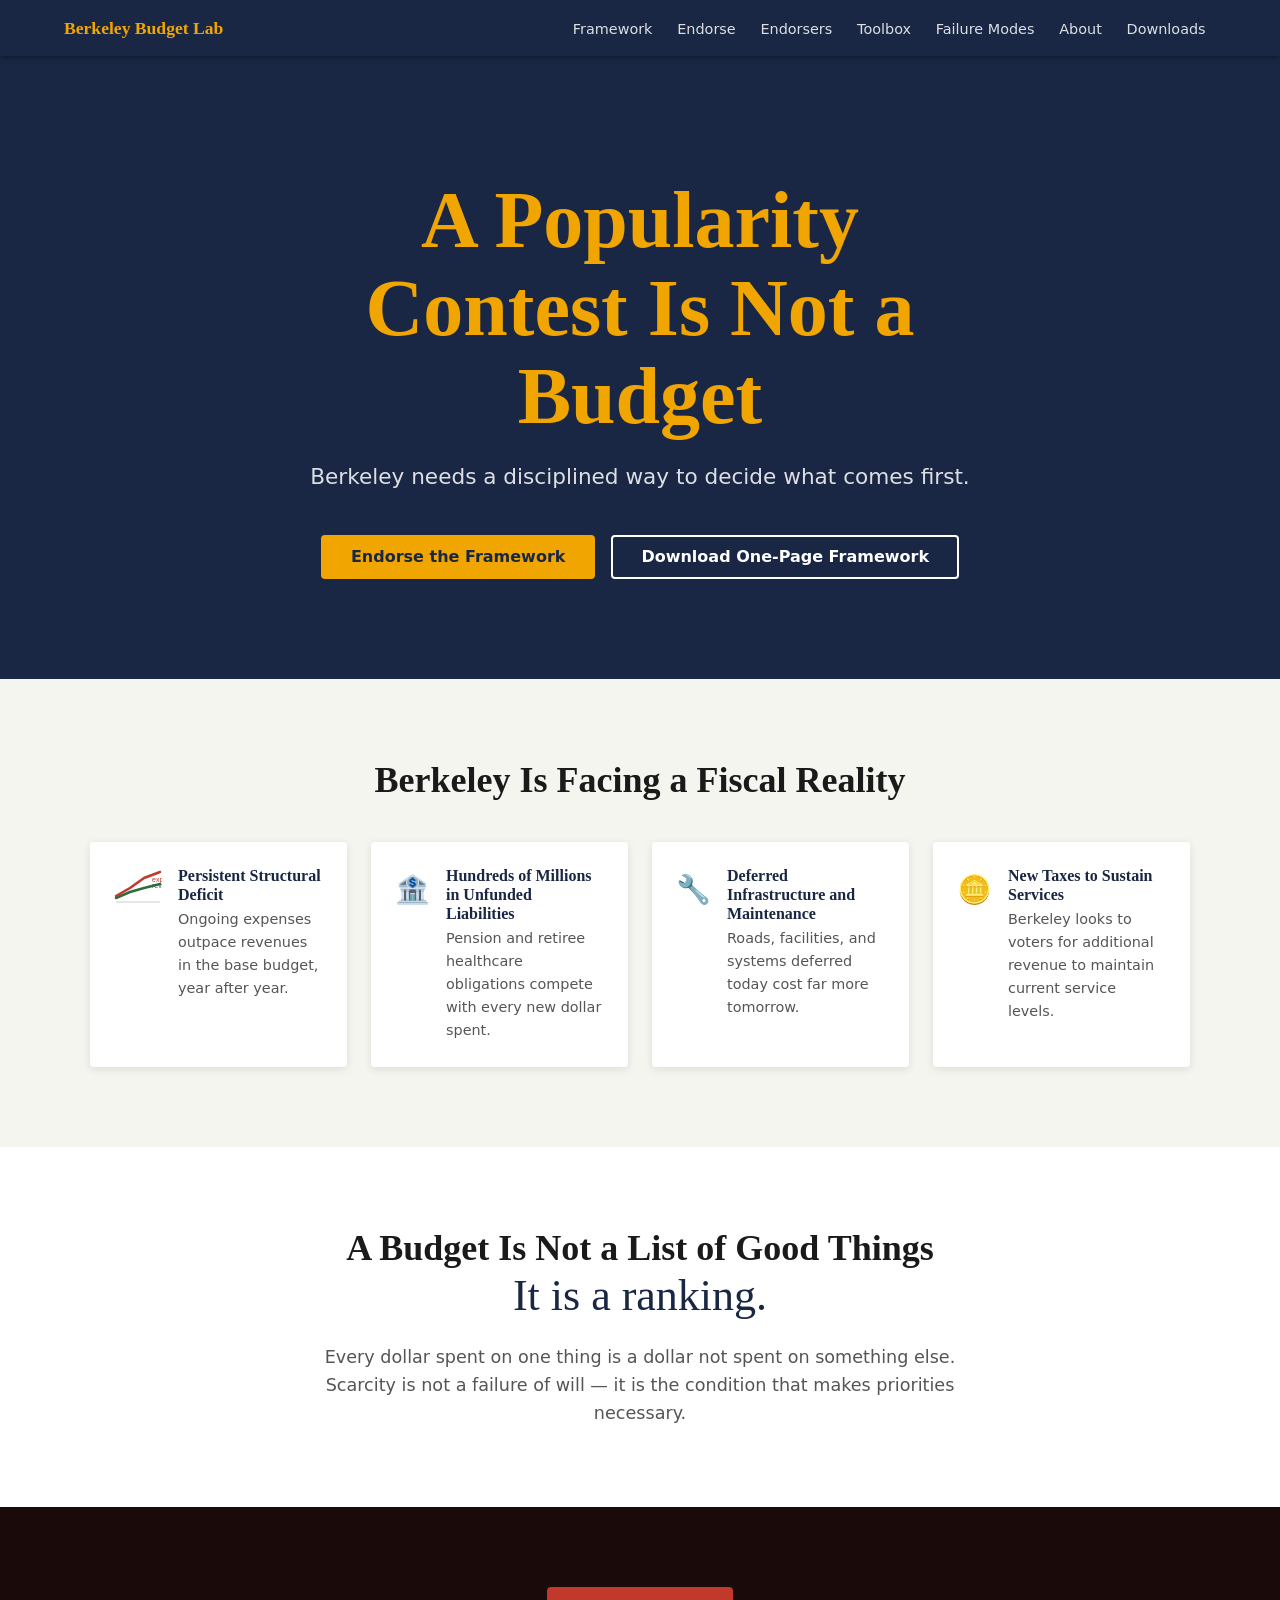
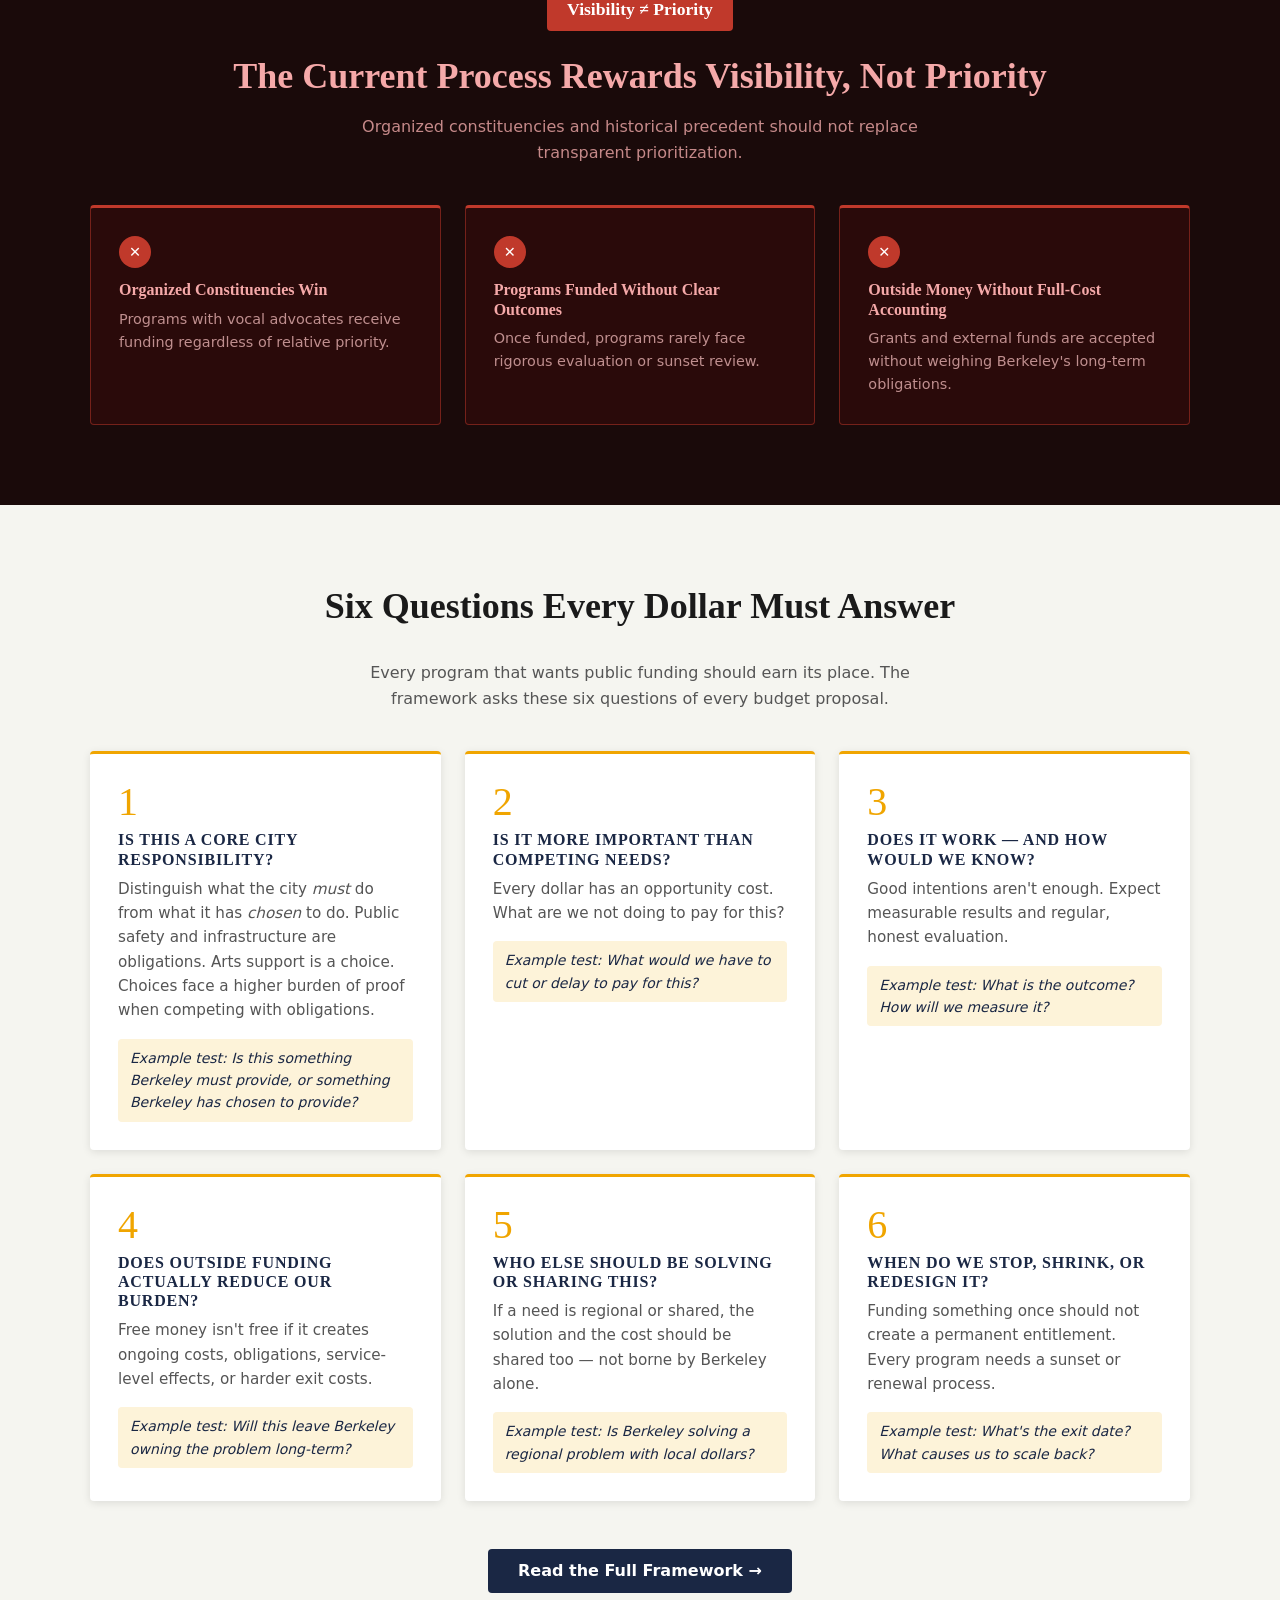
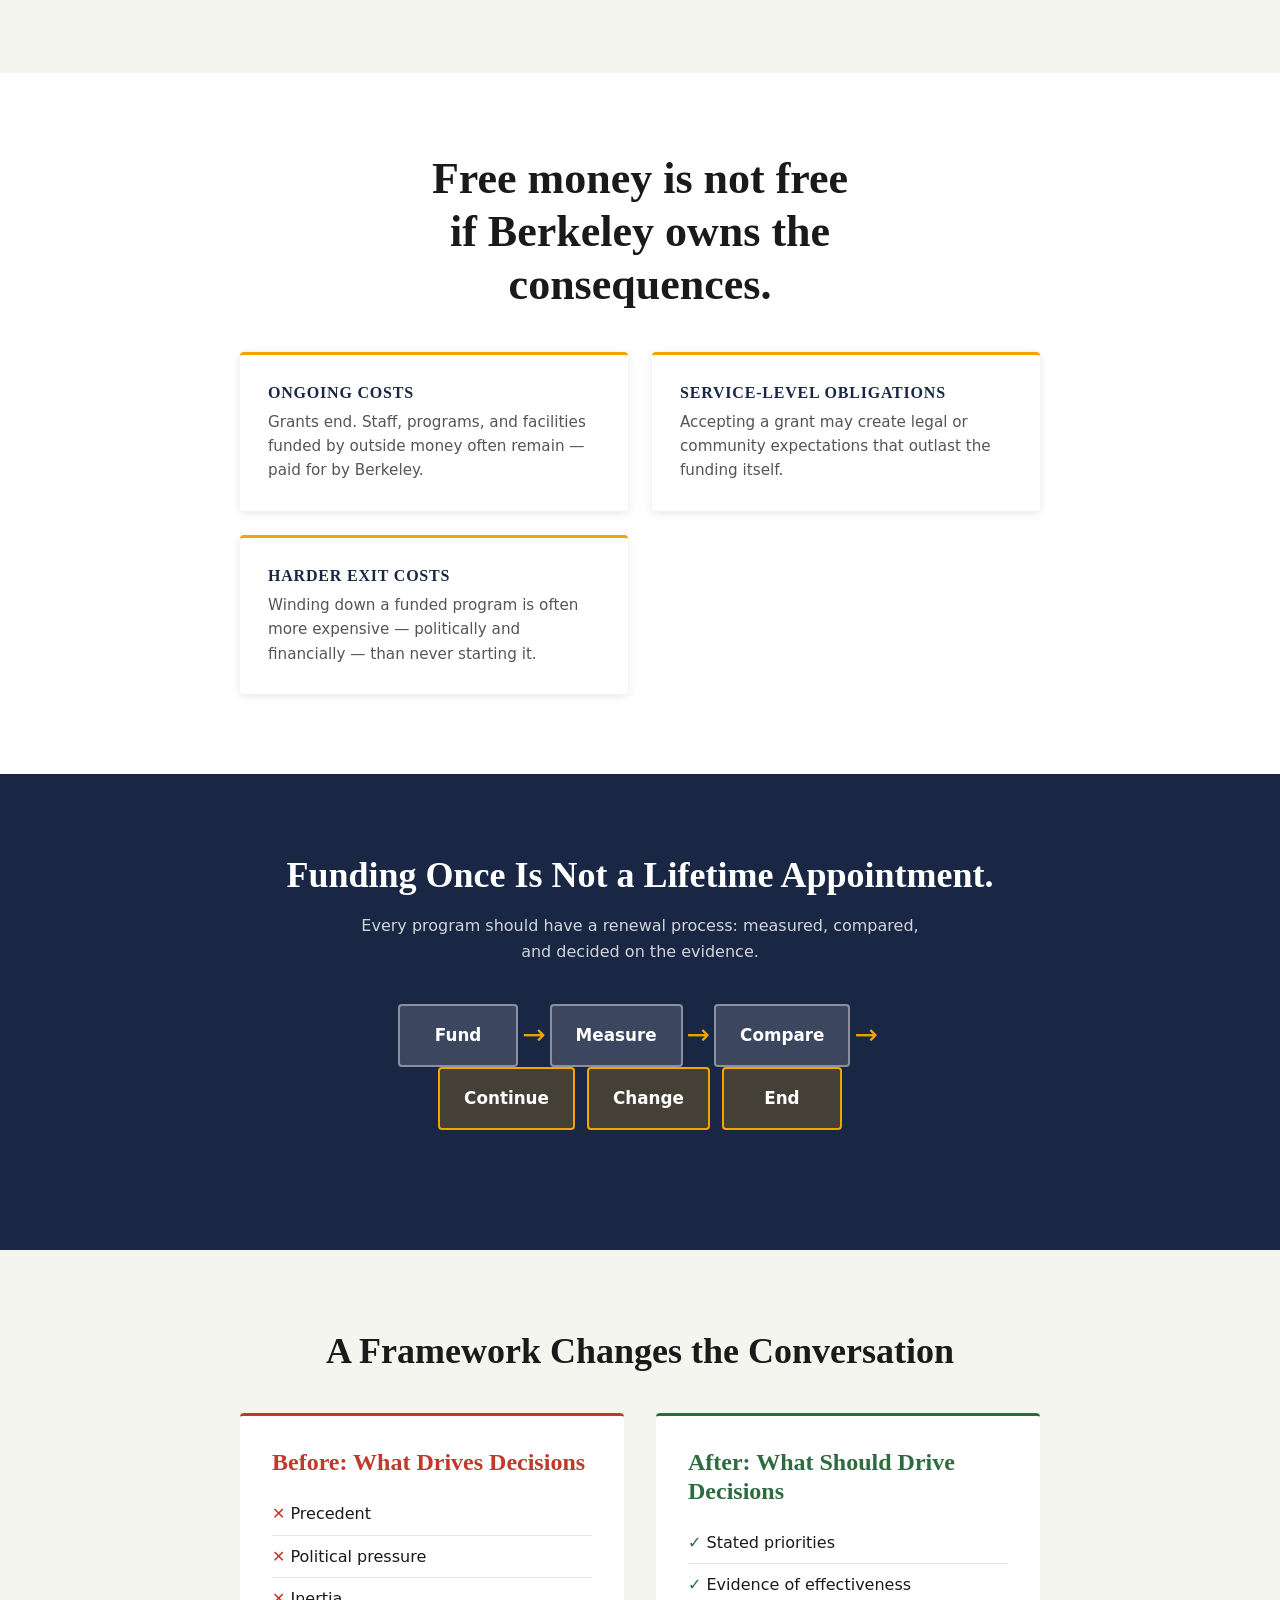
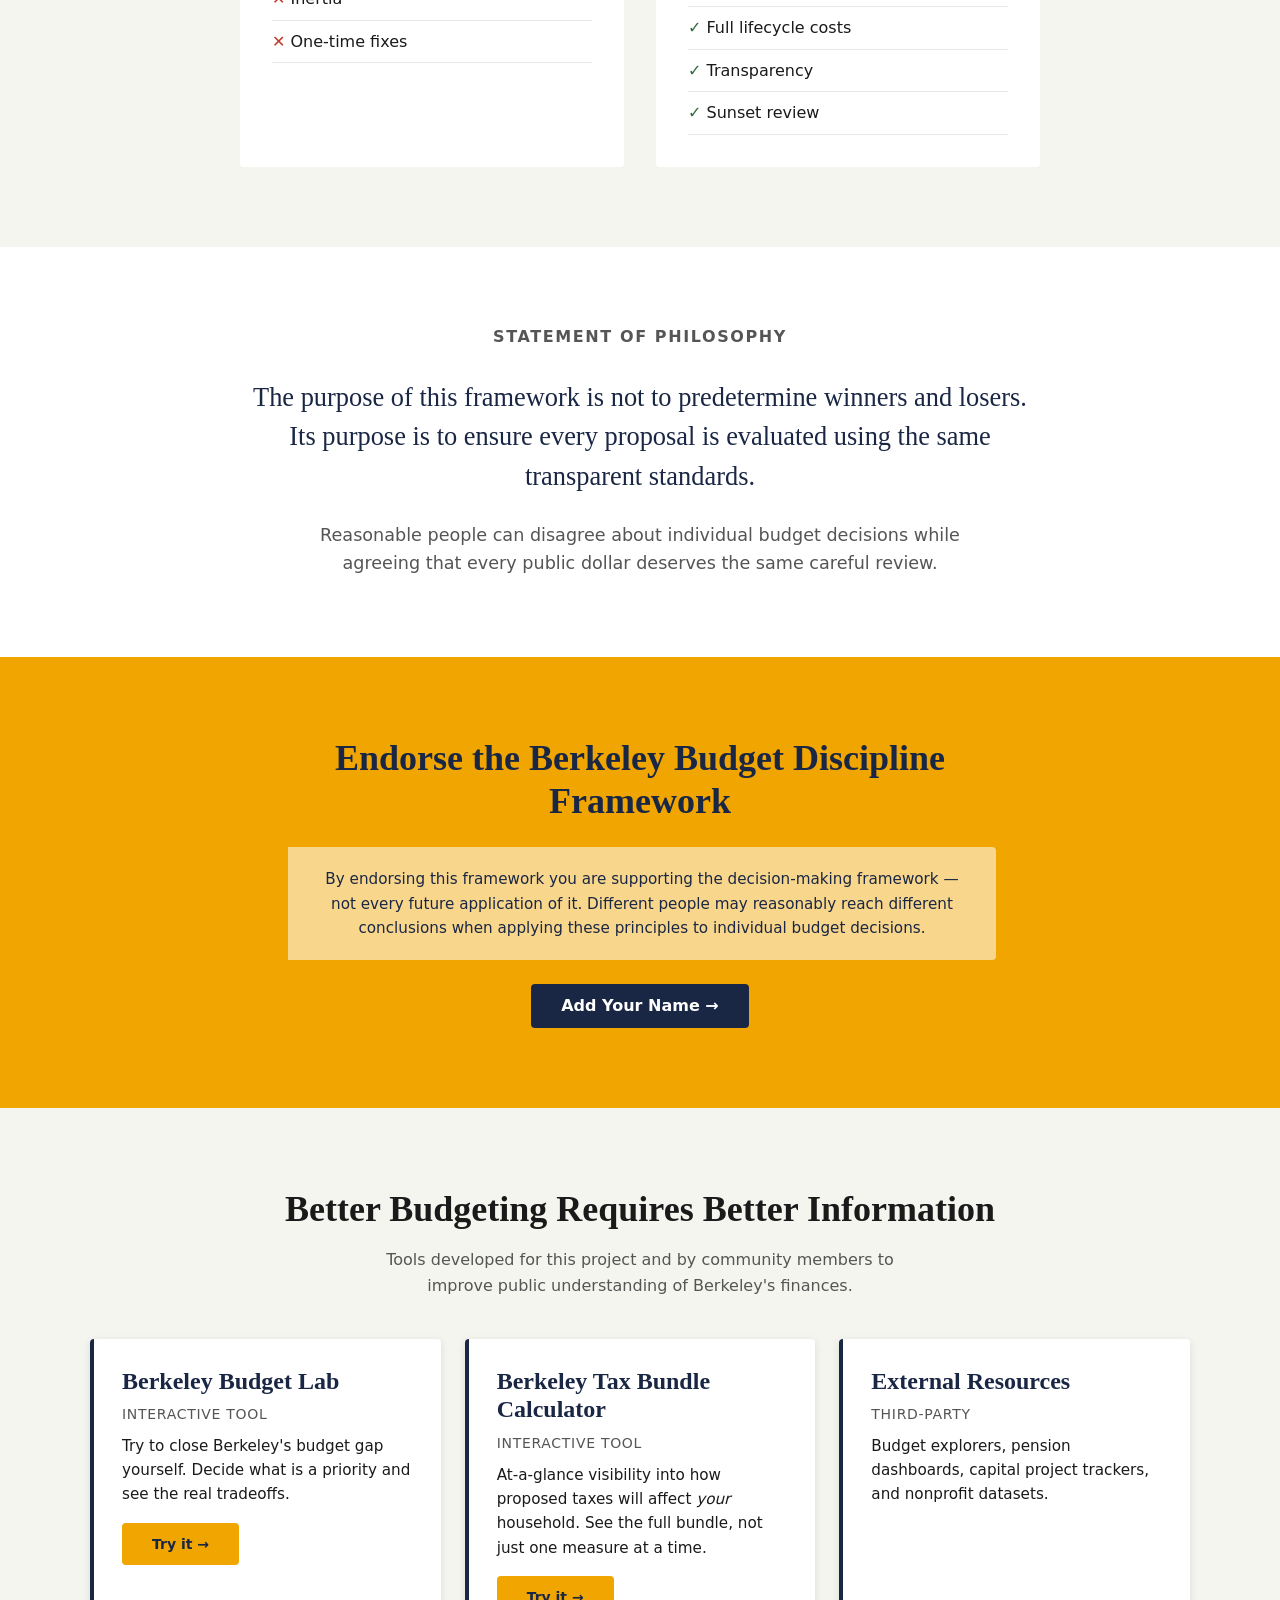
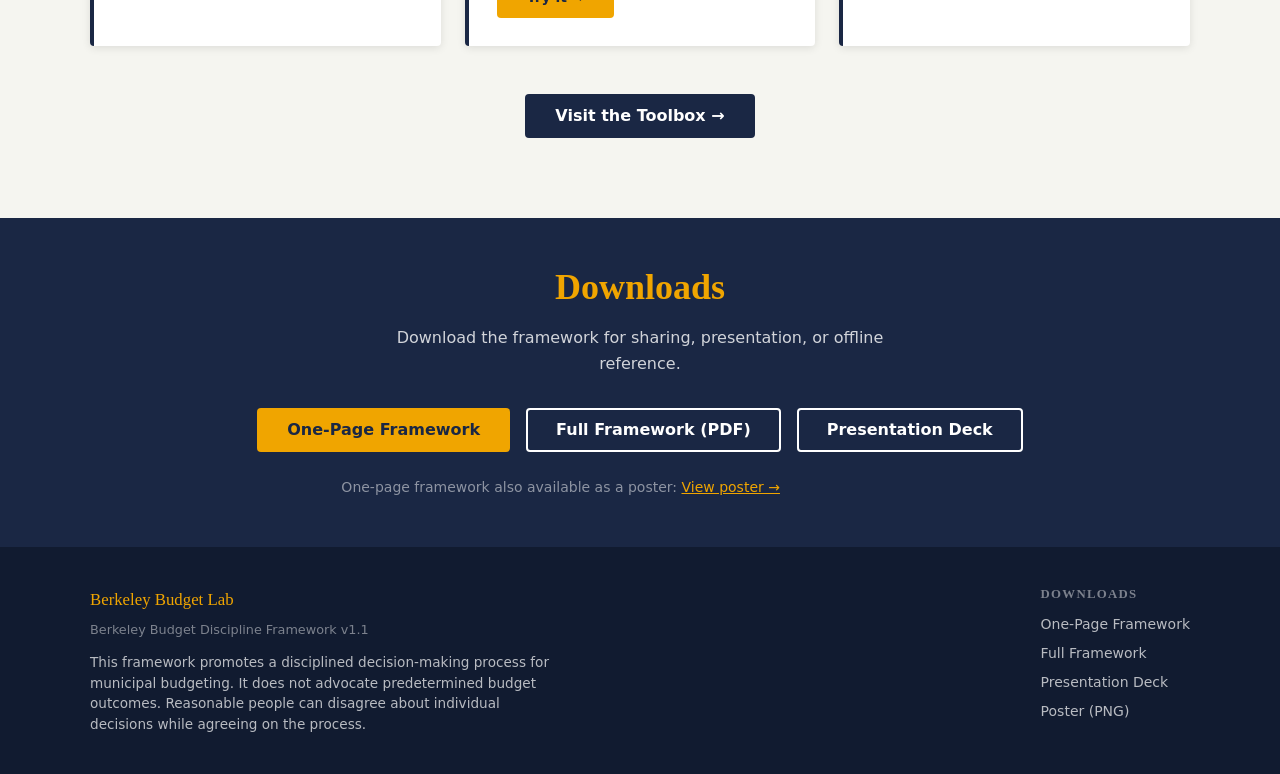
==== commit dae63d19: "Replace Case Studies with Budget Failure Modes accordion Six generalized failure mode scenarios repl" ====
--- a/index.html
+++ b/index.html
@@ -20,7 +20,7 @@
       <li><a href="endorse.html">Endorse</a></li>
       <li><a href="endorsers.html">Endorsers</a></li>
       <li><a href="toolbox.html">Toolbox</a></li>
-      <li><a href="case-studies.html">Case Studies</a></li>
+      <li><a href="case-studies.html">Failure Modes</a></li>
       <li><a href="about.html">About</a></li>
       <li><a href="#downloads">Downloads</a></li>
     </ul>
--- a/assets/css/style.css
+++ b/assets/css/style.css
@@ -366,6 +366,115 @@
 }
 .flow-end .flow-step { background: rgba(240,165,0,0.2); border-color: var(--gold); }
 
+/* ── ACCORDION ── */
+.accordion {
+  border: 1px solid var(--gray-mid);
+  border-radius: var(--radius);
+  overflow: hidden;
+  margin-top: 2rem;
+}
+.accordion-item {
+  border-bottom: 1px solid var(--gray-mid);
+}
+.accordion-item:last-child { border-bottom: none; }
+
+.accordion-trigger {
+  width: 100%;
+  background: var(--white);
+  border: none;
+  padding: 1.25rem 1.5rem;
+  text-align: left;
+  cursor: pointer;
+  display: grid;
+  grid-template-columns: 1fr auto auto;
+  gap: 1rem;
+  align-items: center;
+  transition: background 0.15s;
+}
+.accordion-trigger:hover { background: var(--gray-bg); }
+.accordion-trigger[aria-expanded="true"] { background: var(--gold-light); }
+
+.accordion-title {
+  font-family: var(--font-serif);
+  font-size: 1.05rem;
+  color: var(--navy);
+  font-weight: normal;
+}
+.accordion-trigger[aria-expanded="true"] .accordion-title { font-weight: bold; }
+
+.accordion-tag {
+  font-size: 0.75rem;
+  text-transform: uppercase;
+  letter-spacing: 0.07em;
+  color: var(--text-muted);
+  white-space: nowrap;
+  background: var(--gray-bg);
+  padding: 0.25rem 0.6rem;
+  border-radius: var(--radius);
+}
+.accordion-trigger[aria-expanded="true"] .accordion-tag {
+  background: var(--gold);
+  color: var(--navy);
+}
+
+.accordion-chevron {
+  color: var(--text-muted);
+  font-size: 0.9rem;
+  transition: transform 0.2s;
+  flex-shrink: 0;
+}
+.accordion-trigger[aria-expanded="true"] .accordion-chevron {
+  transform: rotate(180deg);
+  color: var(--navy);
+}
+
+.accordion-body {
+  display: none;
+  padding: 0 1.5rem 1.75rem;
+  background: var(--gold-light);
+}
+.accordion-body.open { display: block; }
+
+.accordion-body .scenario {
+  color: var(--text);
+  font-size: 0.975rem;
+  line-height: 1.7;
+  max-width: 68ch;
+  margin-bottom: 1.25rem;
+}
+.accordion-body .fq-list {
+  list-style: none;
+  padding: 0;
+  display: flex;
+  flex-wrap: wrap;
+  gap: 0.5rem;
+  margin-bottom: 1.25rem;
+}
+.accordion-body .fq-list li {
+  font-size: 0.8rem;
+  background: rgba(26,39,68,0.08);
+  color: var(--navy);
+  padding: 0.3rem 0.75rem;
+  border-radius: 20px;
+  border: 1px solid rgba(26,39,68,0.15);
+}
+.accordion-body .takeaway {
+  border-left: 3px solid var(--navy);
+  padding-left: 1rem;
+  font-family: var(--font-serif);
+  font-size: 1rem;
+  color: var(--navy);
+  font-style: italic;
+}
+.accordion-section-label {
+  font-size: 0.75rem;
+  text-transform: uppercase;
+  letter-spacing: 0.08em;
+  color: var(--text-muted);
+  margin-bottom: 0.4rem;
+  font-weight: 600;
+}
+
 /* ── BEFORE / AFTER ── */
 .before-after {
   display: grid;
@@ -545,6 +654,7 @@
 .form-placeholder p { margin: 0; font-size: 1rem; }
 
 /* ── TEXT UTILITIES ── */
+.sr-only { position:absolute; width:1px; height:1px; padding:0; margin:-1px; overflow:hidden; clip:rect(0,0,0,0); white-space:nowrap; border:0; }
 .text-center { text-align: center; }
 .text-gold { color: var(--gold); }
 .text-navy { color: var(--navy); }
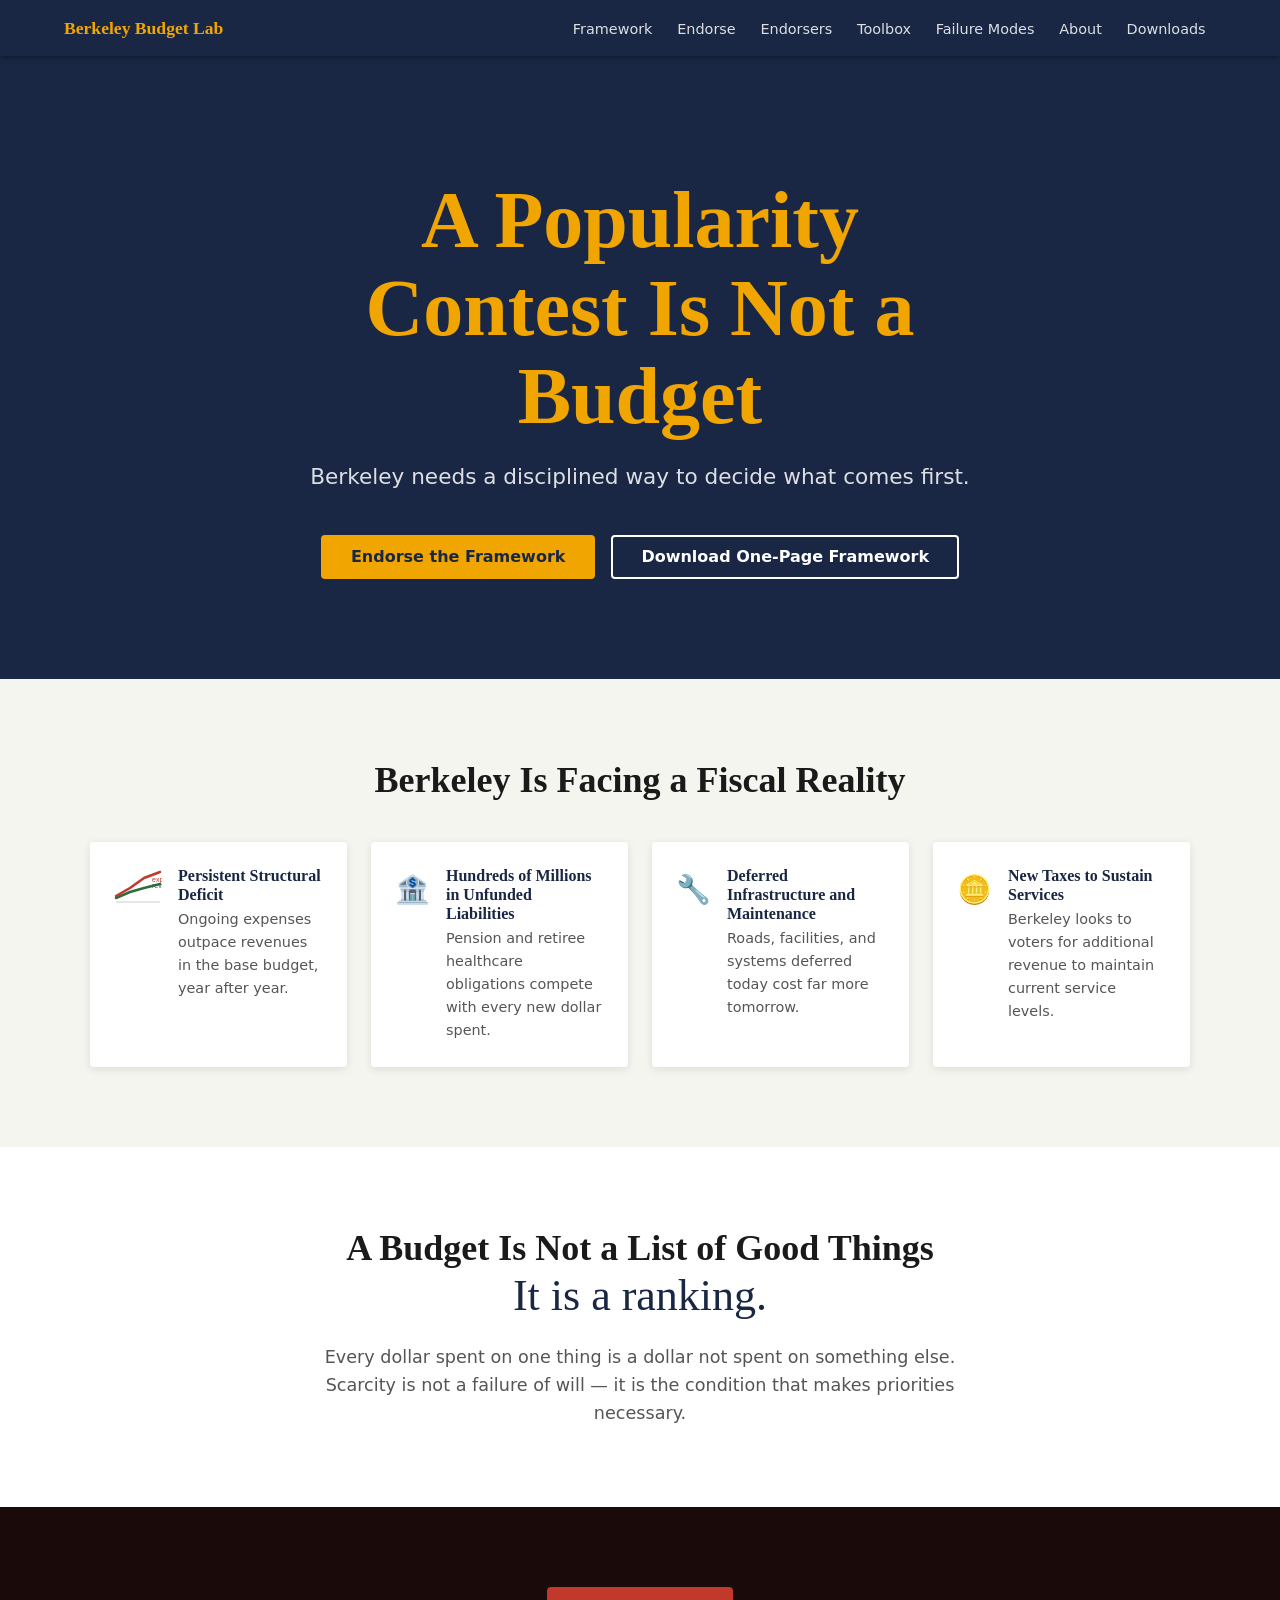
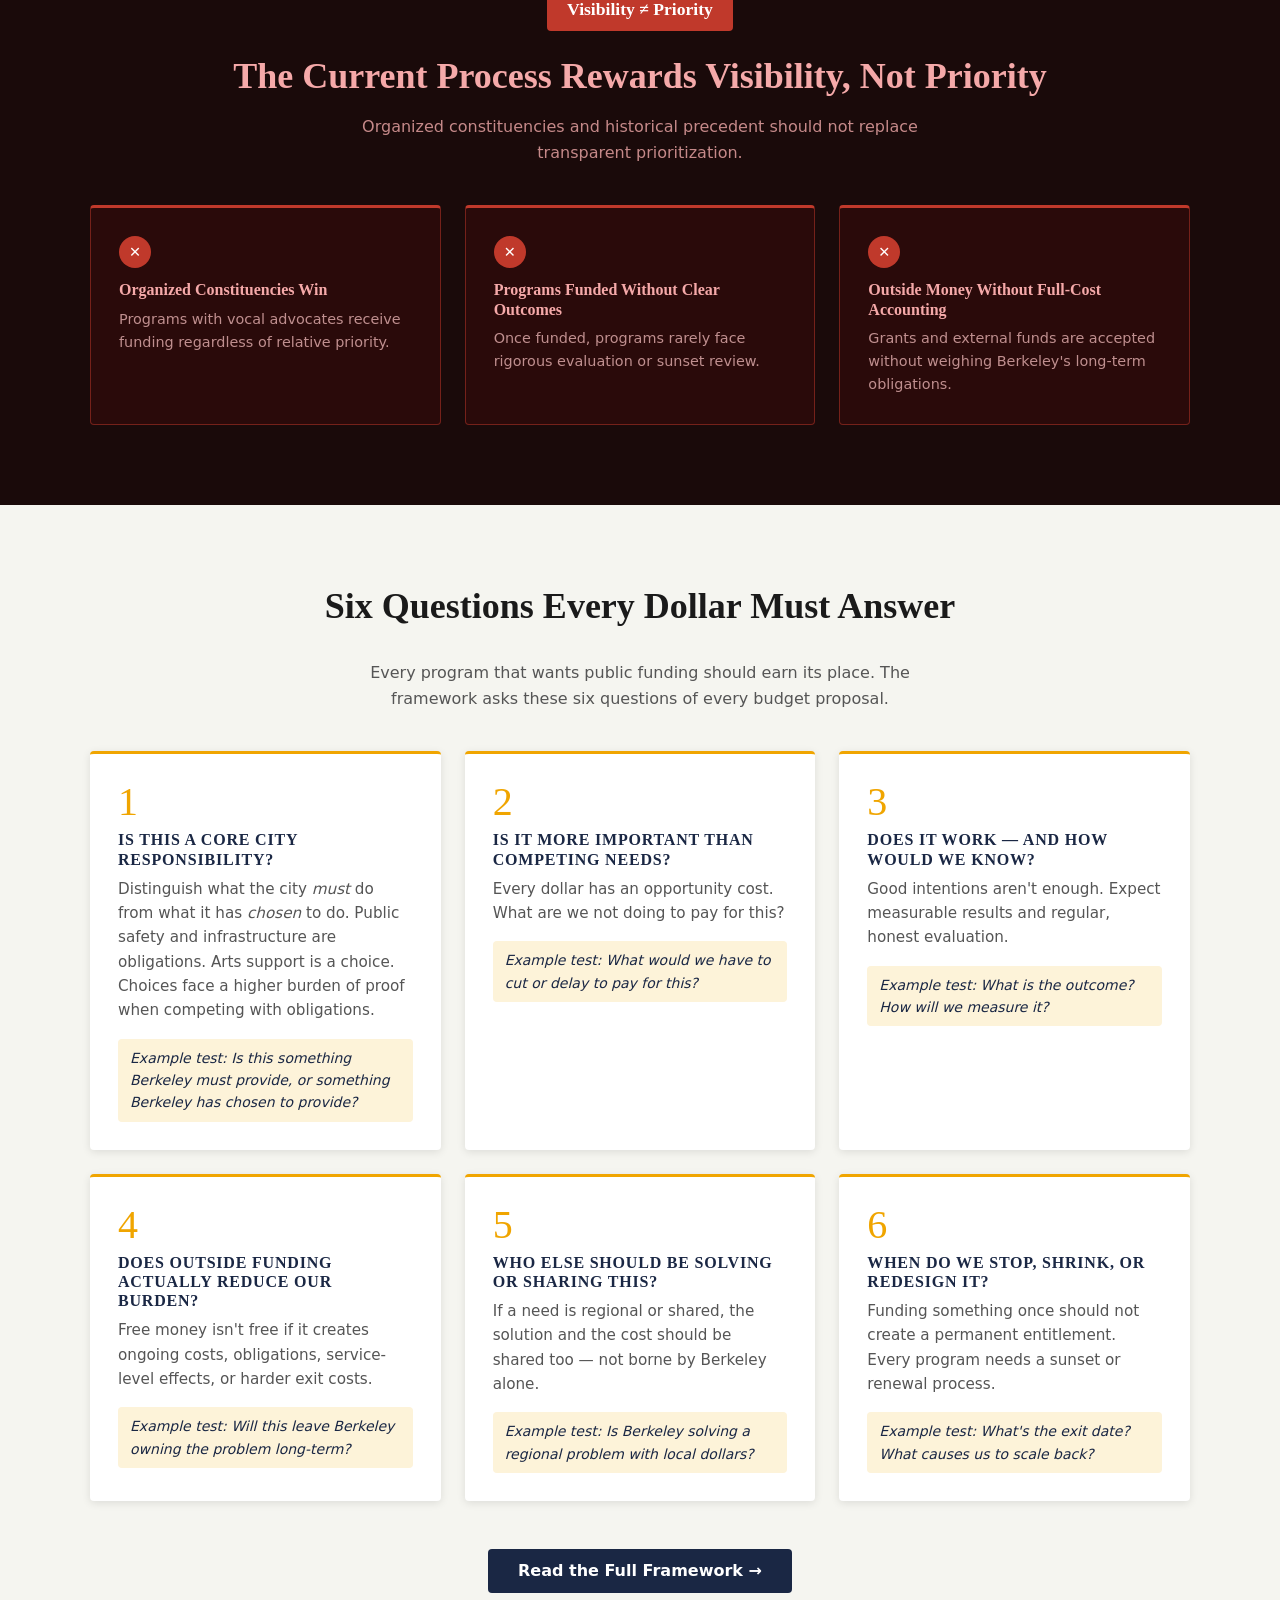
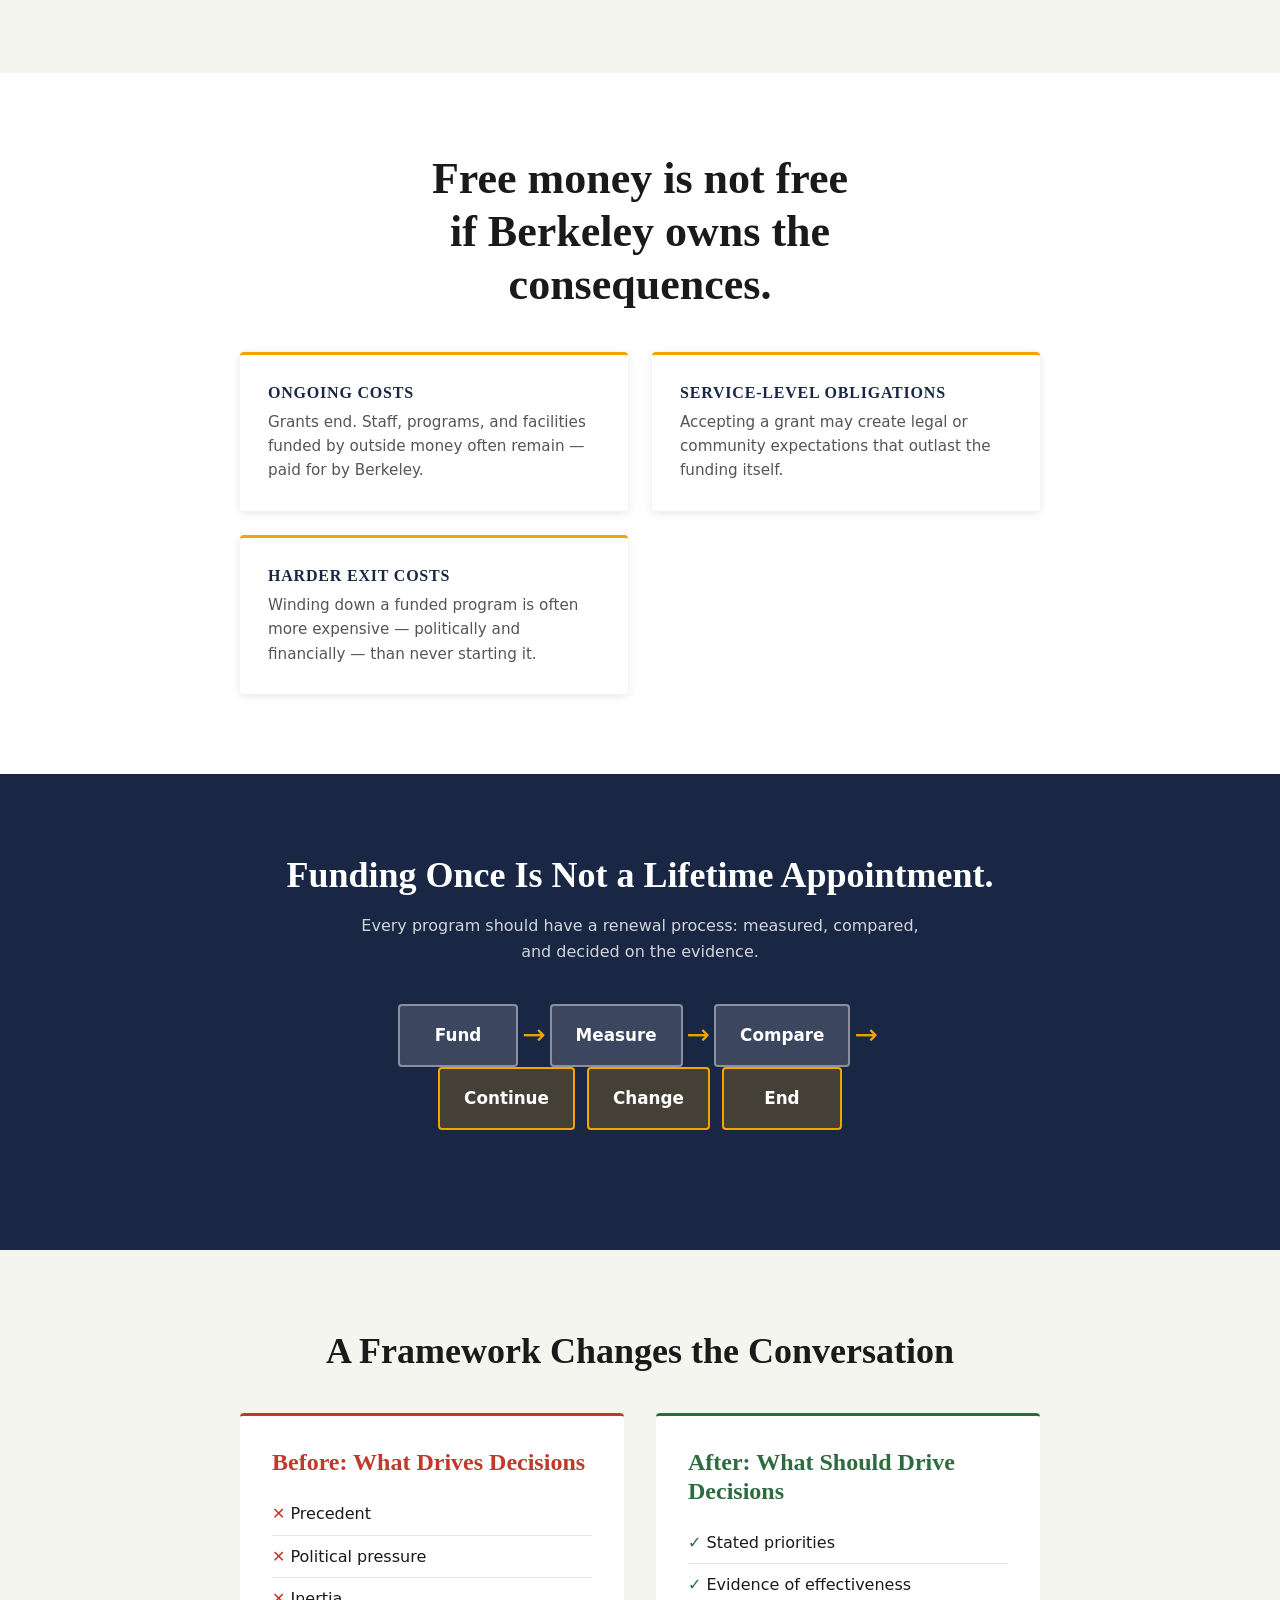
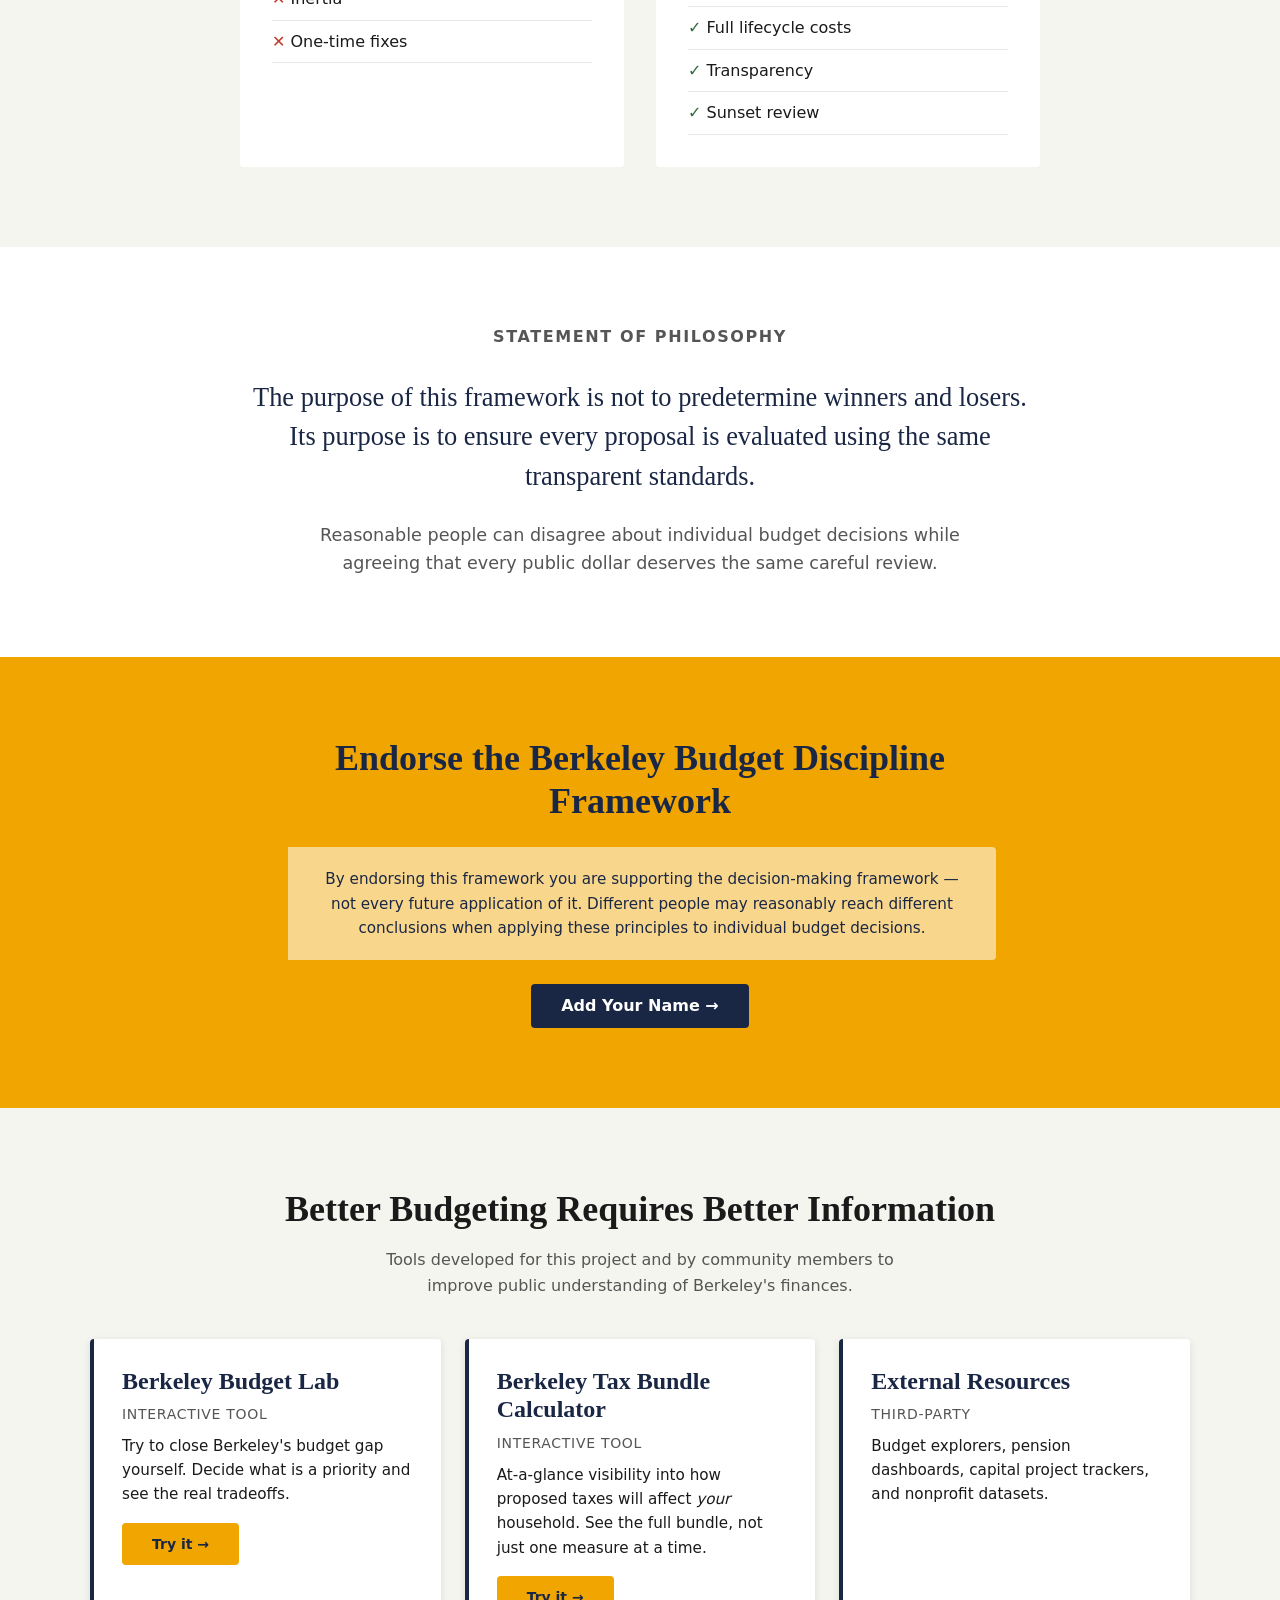
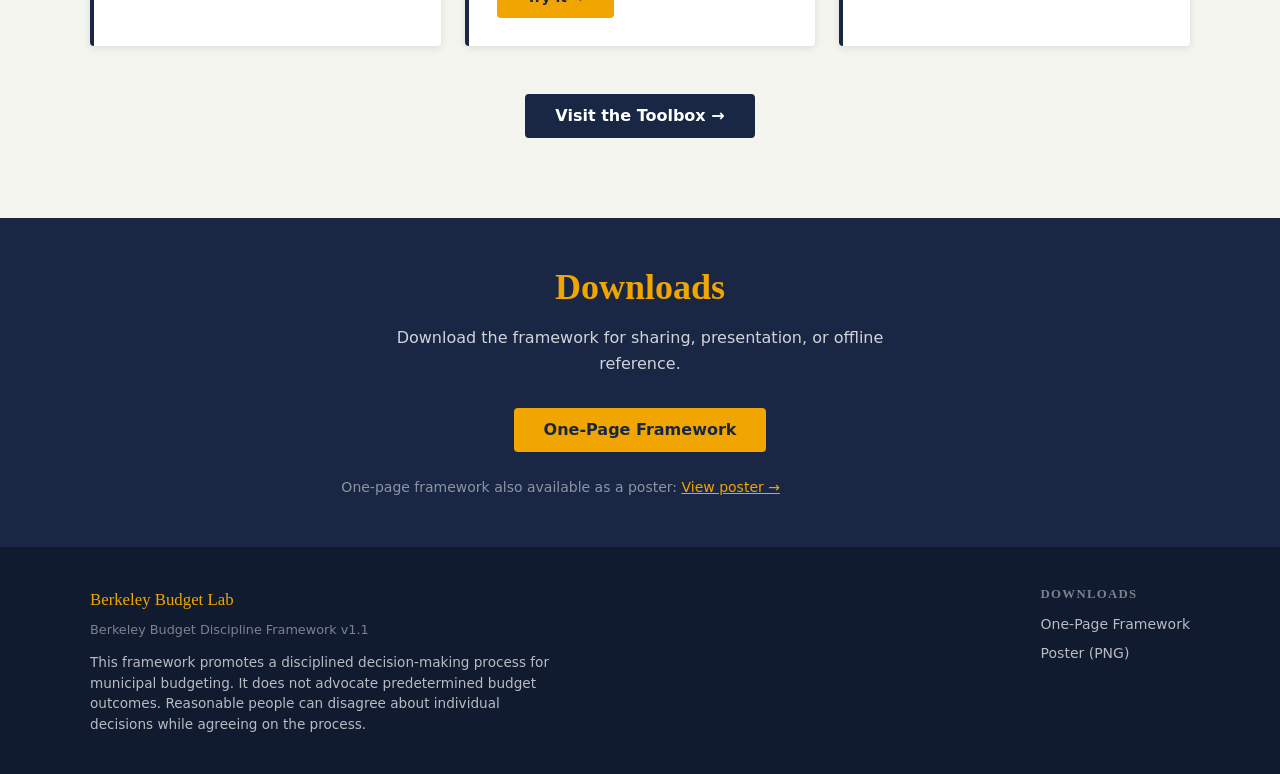
==== commit a3d4e97a: "Remove placeholder PDF download links Full framework and presentation deck links removed from all pa" ====
--- a/index.html
+++ b/index.html
@@ -314,8 +314,6 @@
     <p style="color:rgba(255,255,255,0.8);margin:0 auto 2rem;max-width:50ch;">Download the framework for sharing, presentation, or offline reference.</p>
     <div style="display:flex;gap:1rem;flex-wrap:wrap;justify-content:center;">
       <a href="assets/downloads/bbdf-one-page.pdf" class="btn btn-primary" download>One-Page Framework</a>
-      <a href="assets/downloads/bbdf-full-framework.pdf" class="btn btn-outline" download>Full Framework (PDF)</a>
-      <a href="assets/downloads/bbdf-presentation.pdf" class="btn btn-outline" download>Presentation Deck</a>
     </div>
     <p style="margin-top:1.5rem;color:rgba(255,255,255,0.5);font-size:0.875rem;">
       One-page framework also available as a poster: <a href="assets/img/poster.png" style="color:var(--gold);" target="_blank">View poster →</a>
@@ -333,8 +331,6 @@
     <div class="footer-downloads">
       <h4>Downloads</h4>
       <a href="assets/downloads/bbdf-one-page.pdf" download>One-Page Framework</a>
-      <a href="assets/downloads/bbdf-full-framework.pdf" download>Full Framework</a>
-      <a href="assets/downloads/bbdf-presentation.pdf" download>Presentation Deck</a>
       <a href="assets/img/poster.png" target="_blank">Poster (PNG)</a>
     </div>
   </div>
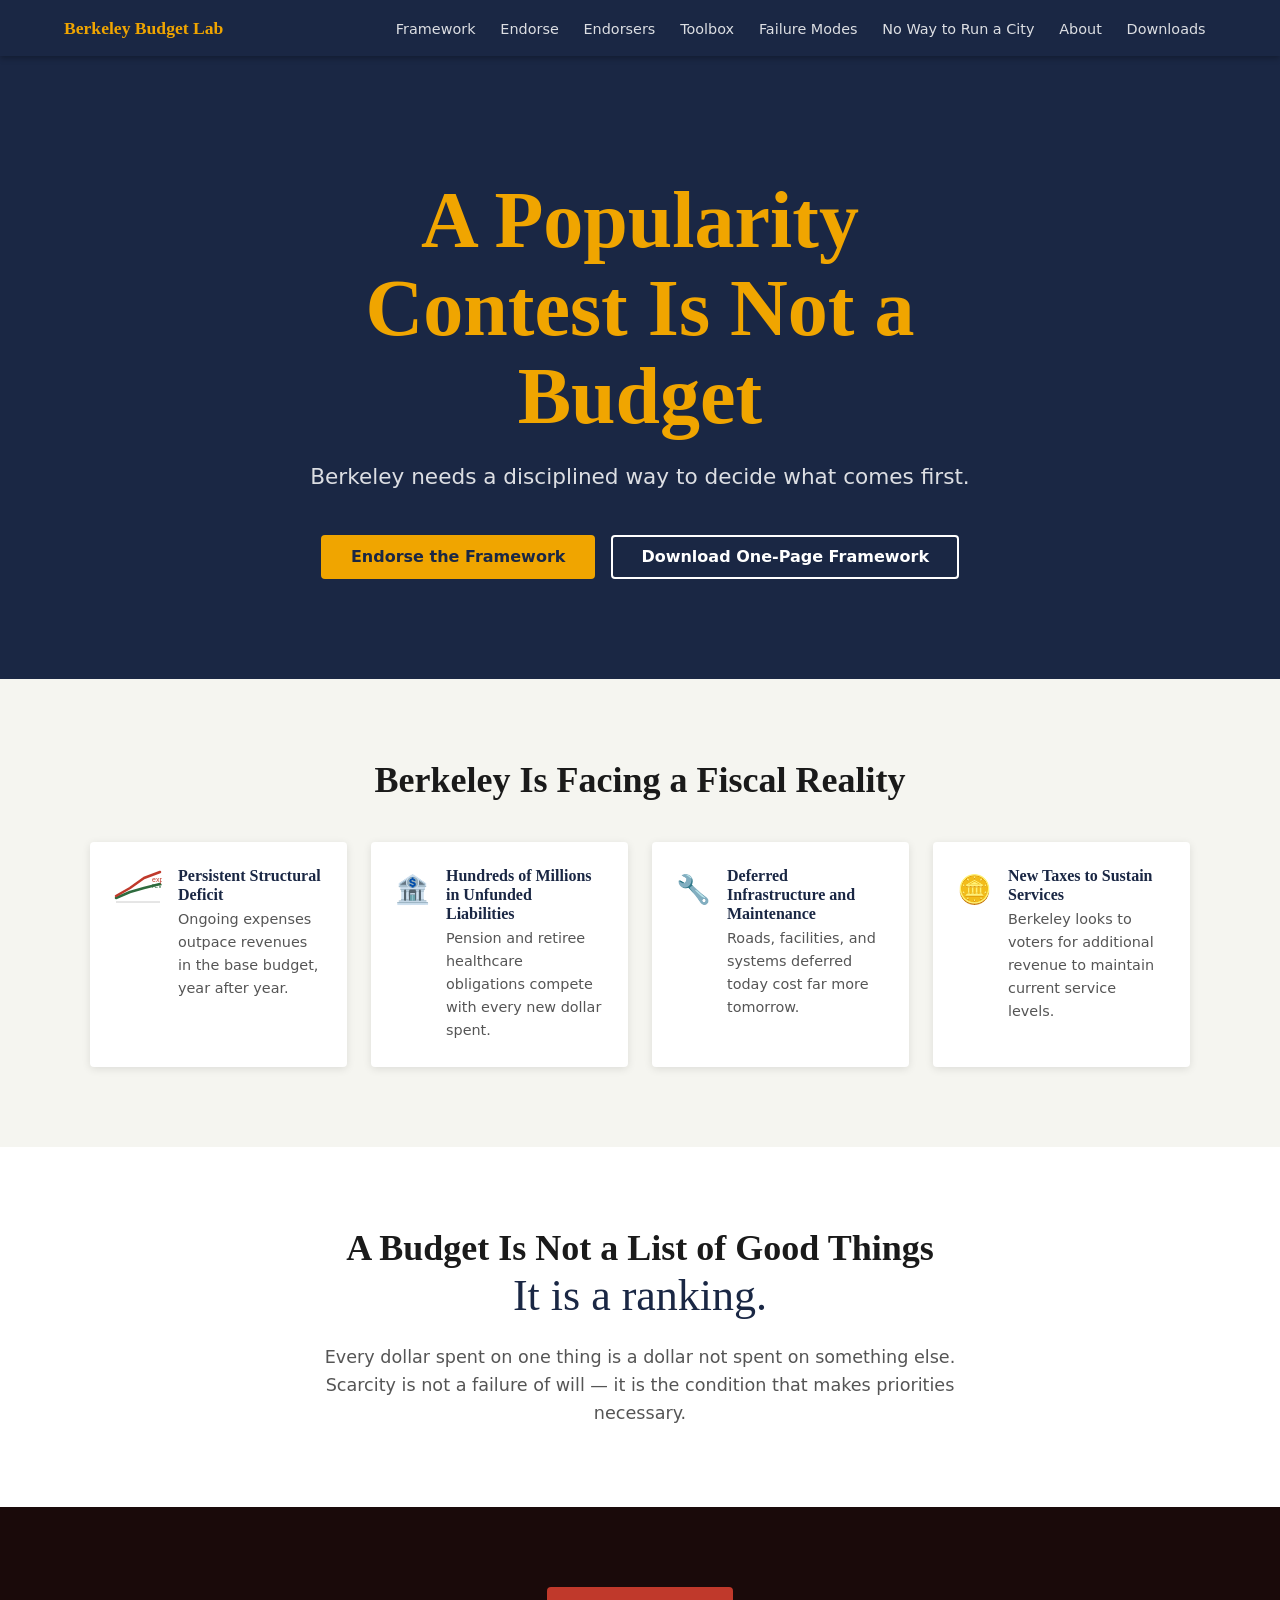
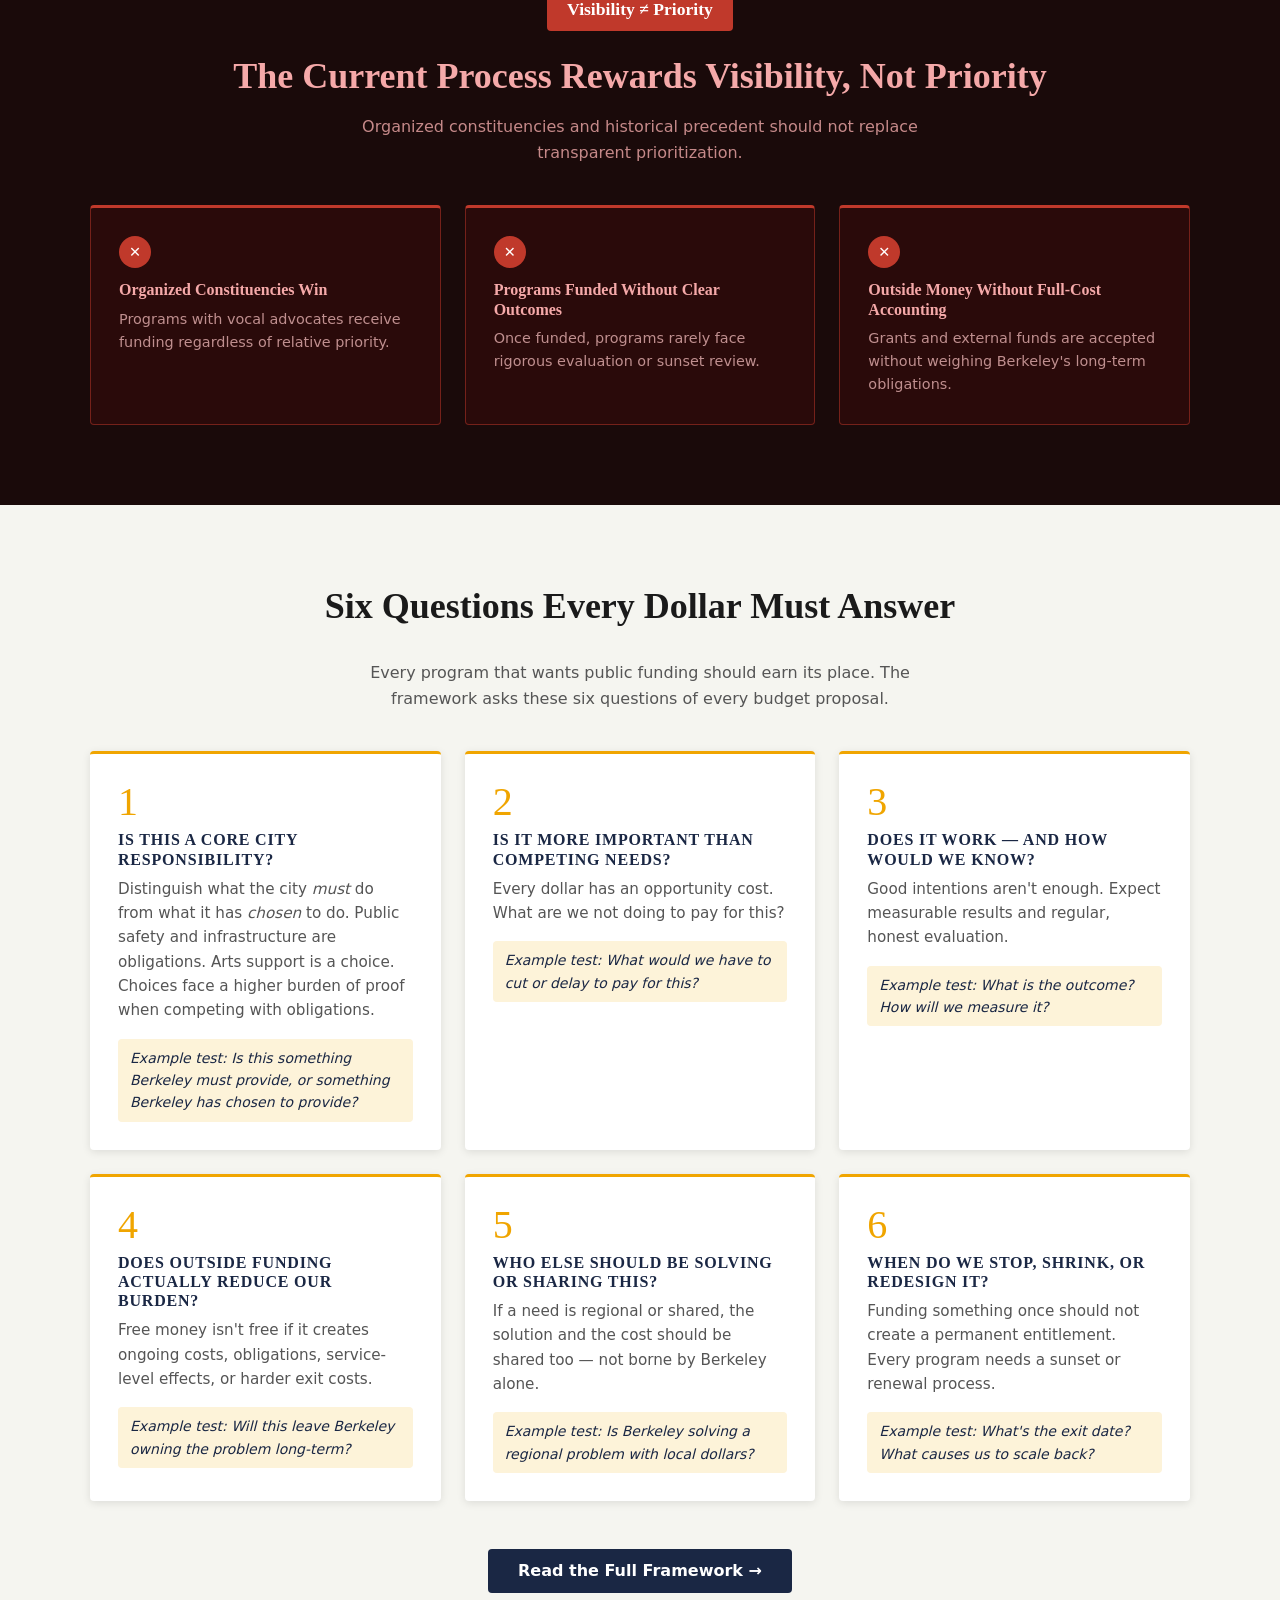
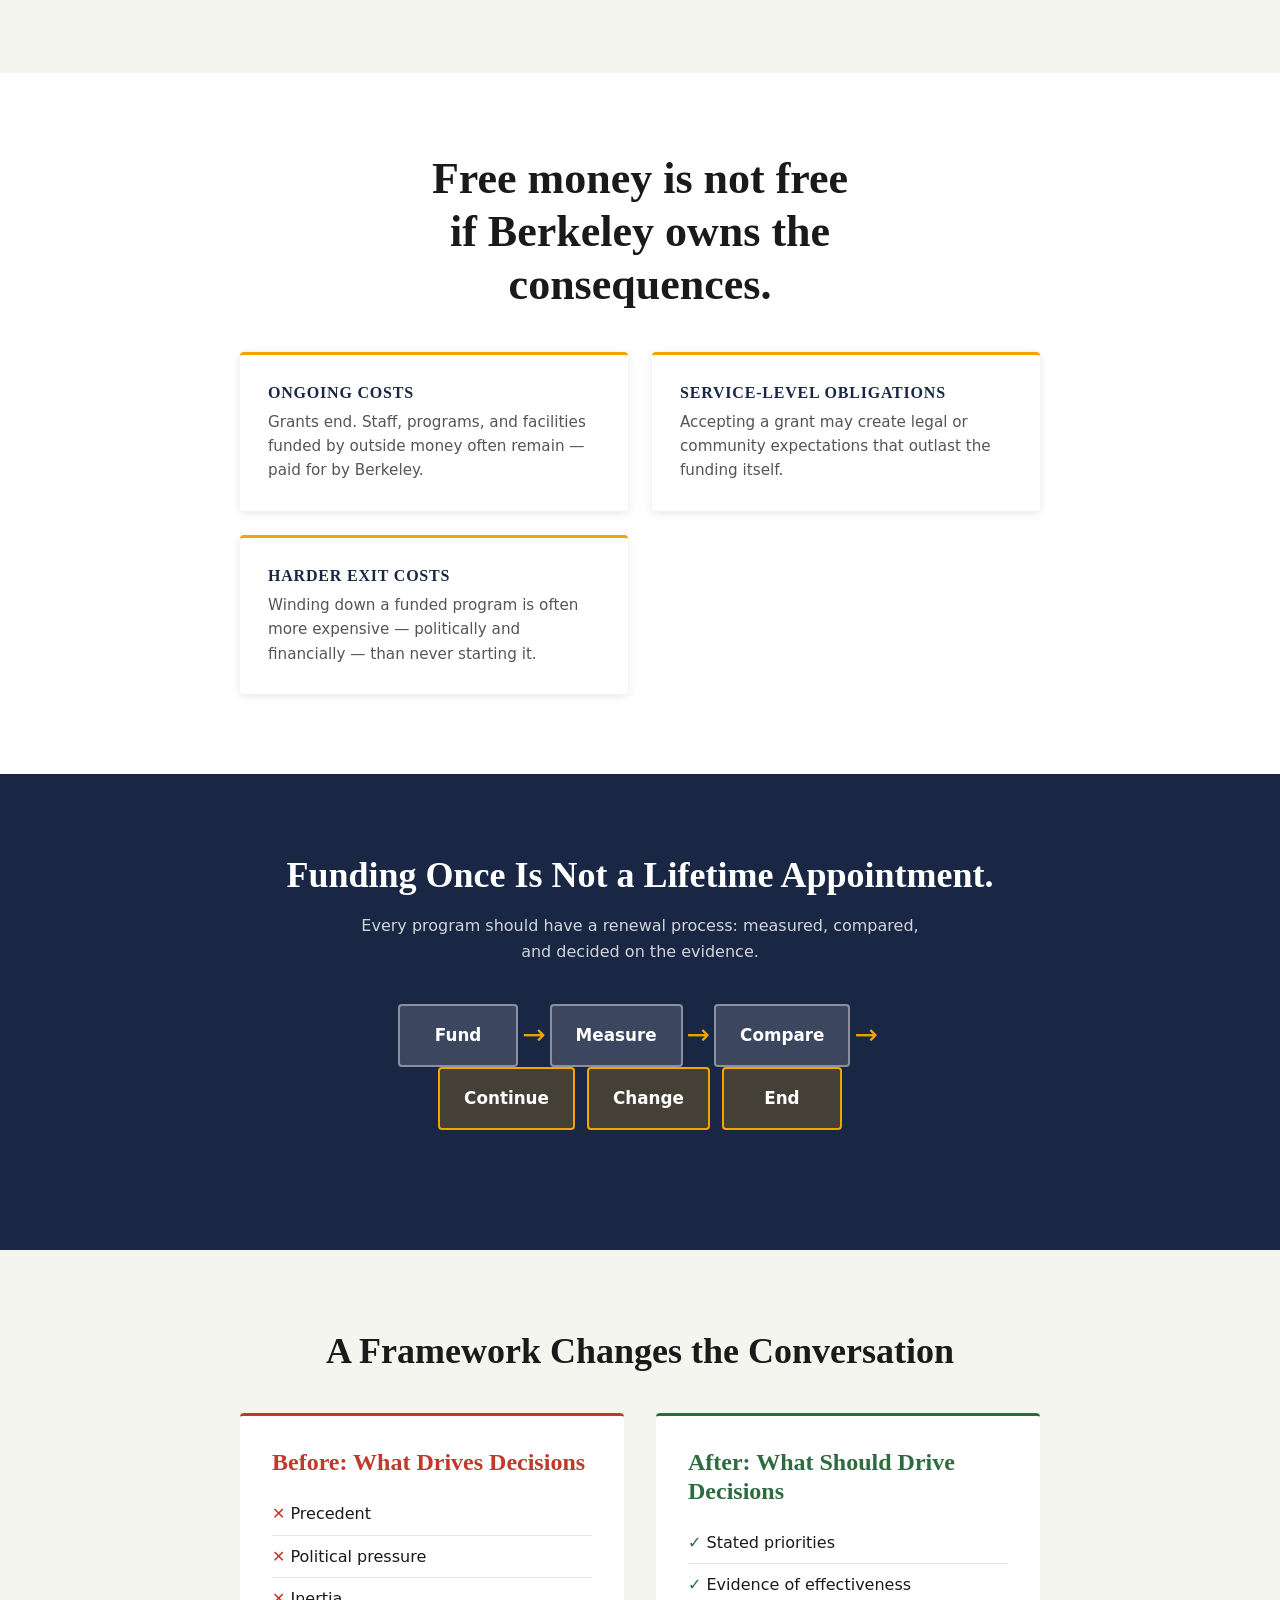
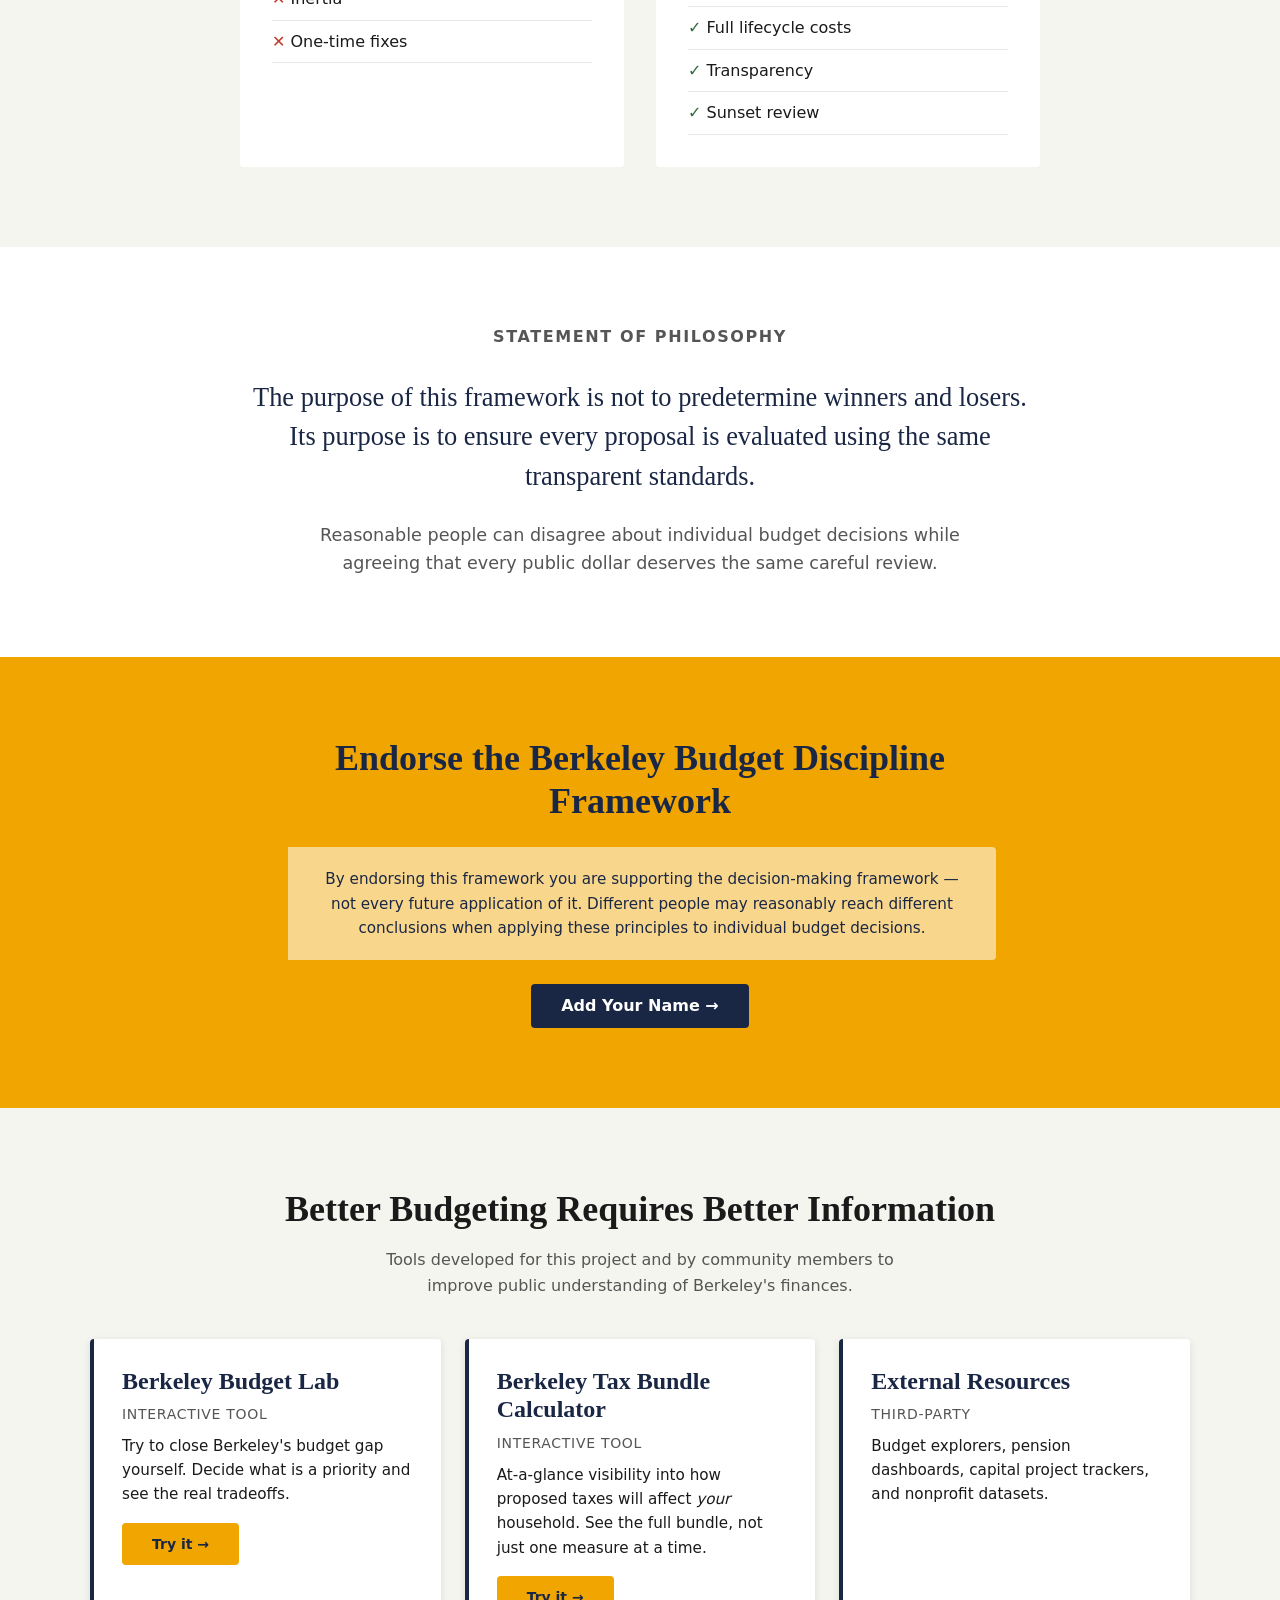
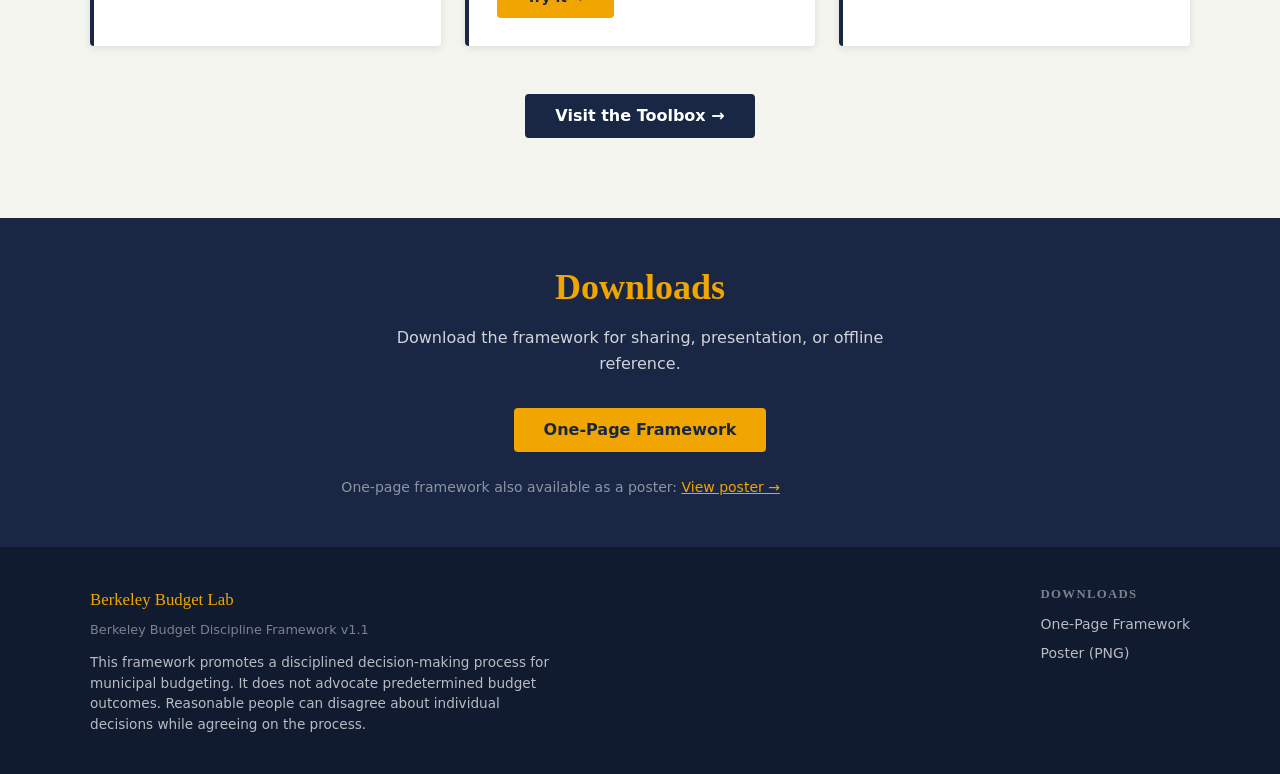
==== commit 624caba9: "Add No Way to Run a City annotated document engine and first analysis Scroll-driven annotated readin" ====
--- a/index.html
+++ b/index.html
@@ -21,6 +21,7 @@
       <li><a href="endorsers.html">Endorsers</a></li>
       <li><a href="toolbox.html">Toolbox</a></li>
       <li><a href="case-studies.html">Failure Modes</a></li>
+      <li><a href="no-way.html">No Way to Run a City</a></li>
       <li><a href="about.html">About</a></li>
       <li><a href="#downloads">Downloads</a></li>
     </ul>
--- a/assets/css/style.css
+++ b/assets/css/style.css
@@ -726,6 +726,142 @@
 }
 .footer-downloads a:hover { color: var(--gold); }
 
+/* ── NO WAY TO RUN A CITY — annotated document engine ── */
+.nwtrc-layout {
+  display: grid;
+  grid-template-columns: 220px 1fr 260px;
+  gap: 2rem;
+  max-width: 1200px;
+  margin: 0 auto;
+  align-items: start;
+}
+.nwtrc-sidebar {
+  position: sticky;
+  top: 72px;
+  font-size: 0.85rem;
+}
+.nwtrc-sidebar h4 {
+  font-size: 0.7rem;
+  text-transform: uppercase;
+  letter-spacing: 0.1em;
+  color: var(--text-muted);
+  margin-bottom: 0.5rem;
+  margin-top: 1.25rem;
+}
+.nwtrc-sidebar h4:first-child { margin-top: 0; }
+.nwtrc-questions {
+  list-style: none;
+  padding: 0;
+  margin-bottom: 0.5rem;
+}
+.nwtrc-questions li {
+  padding: 0.35rem 0.5rem;
+  border-radius: 3px;
+  color: var(--text-muted);
+  transition: all 0.3s;
+  line-height: 1.3;
+  font-size: 0.82rem;
+  border-left: 3px solid transparent;
+}
+.nwtrc-questions li.active {
+  color: var(--navy);
+  font-weight: 600;
+  background: var(--gold-light);
+  border-left-color: var(--gold);
+}
+.nwtrc-frame-items {
+  list-style: none;
+  padding: 0;
+  margin-bottom: 0.25rem;
+}
+.nwtrc-frame-items li {
+  padding: 0.2rem 0;
+  line-height: 1.4;
+  border-bottom: 1px solid var(--gray-mid);
+  font-size: 0.8rem;
+}
+.nwtrc-frame-items.inside li { color: var(--navy); }
+.nwtrc-frame-items.outside li { color: var(--text-muted); font-style: italic; }
+
+/* document container */
+.doc-container {
+  background: #faf9f5;
+  border: 1px solid #ddd;
+  border-radius: 2px;
+  padding: 2.5rem 3rem;
+  font-family: var(--font-serif);
+  font-size: 0.975rem;
+  line-height: 1.75;
+  box-shadow: 0 2px 12px rgba(0,0,0,0.08);
+}
+.doc-meta {
+  font-family: var(--font-sans);
+  font-size: 0.8rem;
+  color: var(--text-muted);
+  border-bottom: 1px solid #ddd;
+  padding-bottom: 1rem;
+  margin-bottom: 1.5rem;
+}
+.doc-meta div { margin-bottom: 0.2rem; }
+.doc-meta strong { color: var(--text); }
+.doc-passage {
+  display: block;
+  transition: background 0.4s;
+  border-radius: 2px;
+  padding: 0.25rem 0.4rem;
+  margin: 0 -0.4rem 0.75rem;
+}
+.doc-passage.active { background: rgba(240, 200, 60, 0.25); }
+.doc-subhead { font-weight: bold; margin-top: 0.25rem; }
+.doc-title {
+  font-weight: bold;
+  text-align: center;
+  margin-bottom: 0.25rem;
+  font-size: 1rem;
+}
+.doc-salutation { margin-bottom: 0.25rem; }
+.doc-closing { margin-top: 0.5rem; }
+.doc-p { margin-bottom: 0.75rem; }
+
+/* right-margin annotations */
+.nwtrc-annotations {
+  position: relative;
+}
+.annotation {
+  position: sticky;
+  top: 80px;
+  display: none;
+  font-family: var(--font-serif);
+  font-size: 0.85rem;
+  line-height: 1.55;
+  color: #4a3800;
+  background: rgba(240,200,60,0.15);
+  border-left: 3px solid var(--gold);
+  padding: 0.75rem 1rem;
+  border-radius: 0 3px 3px 0;
+  margin-bottom: 0.5rem;
+}
+.annotation.active { display: block; }
+
+/* unanswered questions */
+.unanswered-list {
+  padding-left: 1.5rem;
+  color: var(--text);
+  line-height: 2;
+  max-width: 65ch;
+}
+.unanswered-list li { margin-bottom: 0.25rem; }
+
+@media (max-width: 960px) {
+  .nwtrc-layout { grid-template-columns: 180px 1fr; }
+  .nwtrc-annotations { display: none; }
+}
+@media (max-width: 700px) {
+  .nwtrc-layout { grid-template-columns: 1fr; }
+  .nwtrc-sidebar { position: static; border-bottom: 1px solid var(--gray-mid); padding-bottom: 1rem; margin-bottom: 1.5rem; }
+  .doc-container { padding: 1.5rem; }
+}
+
 /* ── PRINT ── */
 @media print {
   .site-nav, .site-footer, .hero-buttons, .btn { display: none !important; }
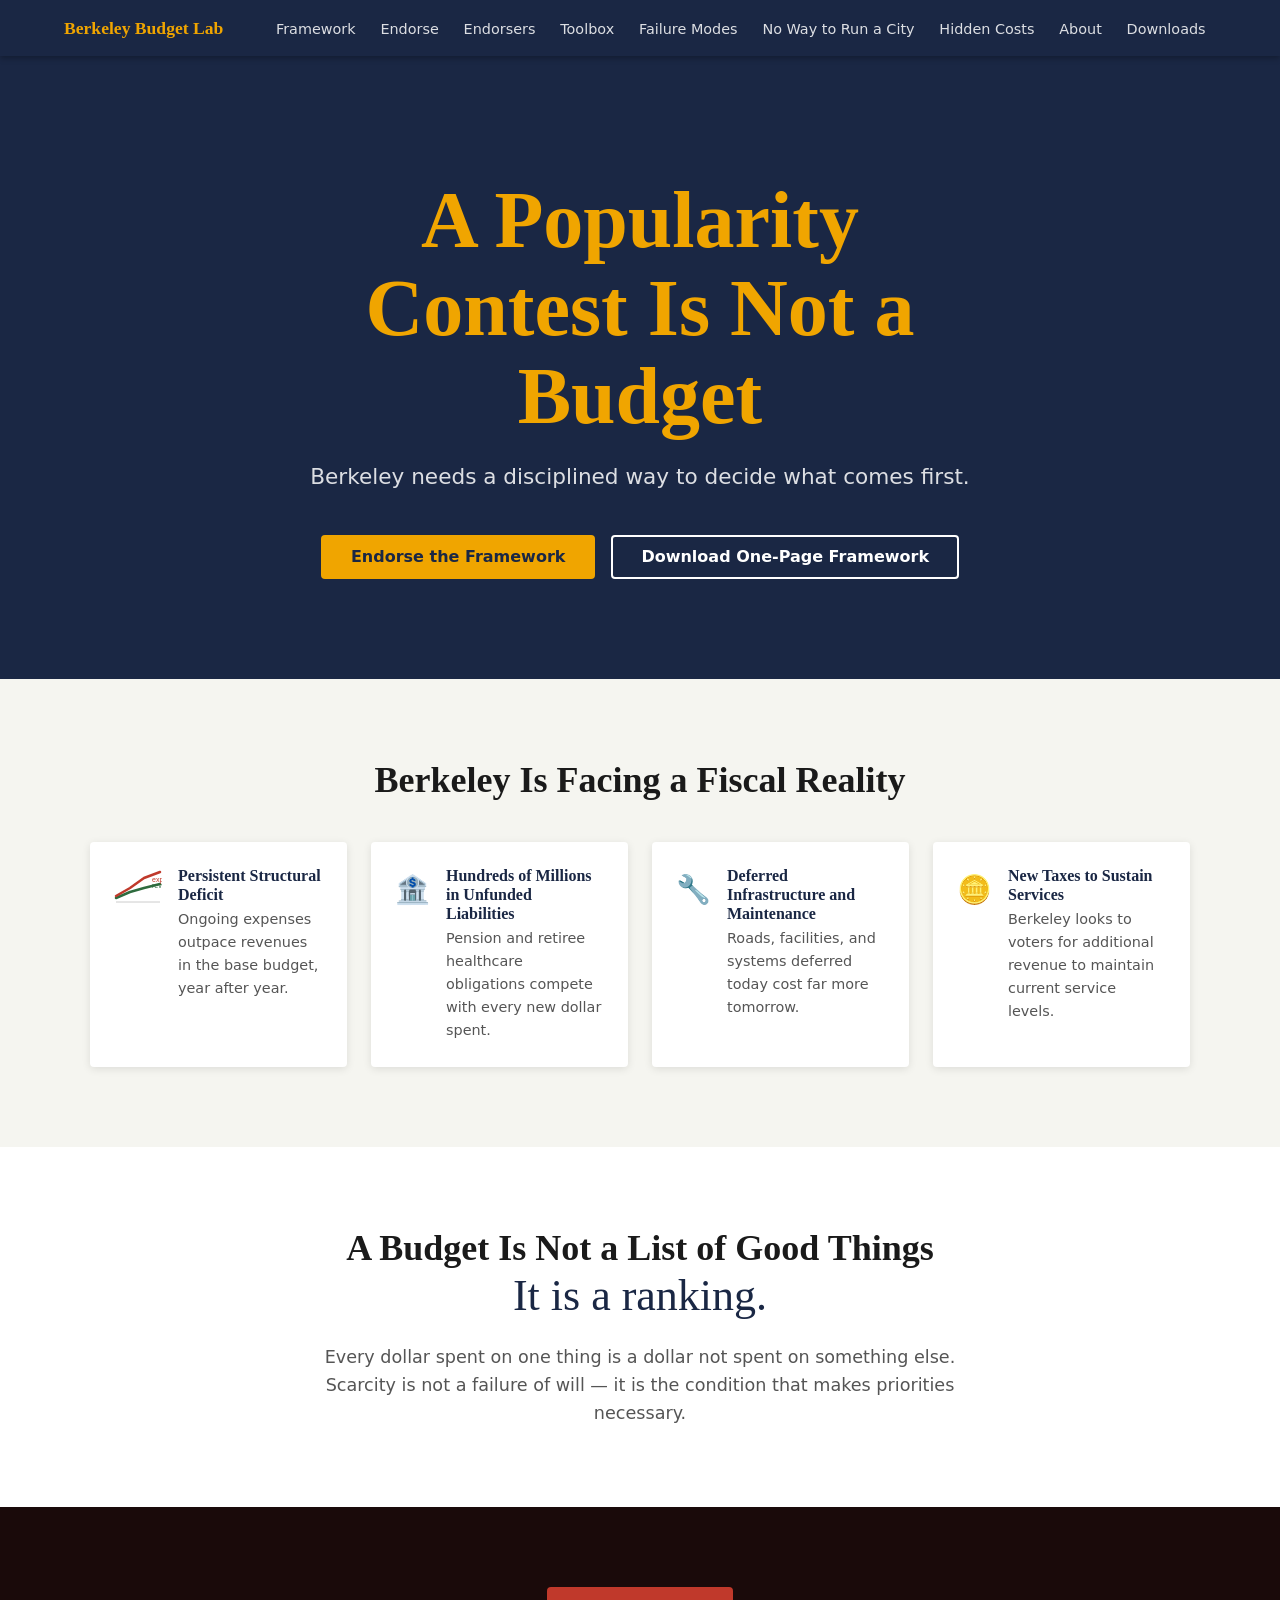
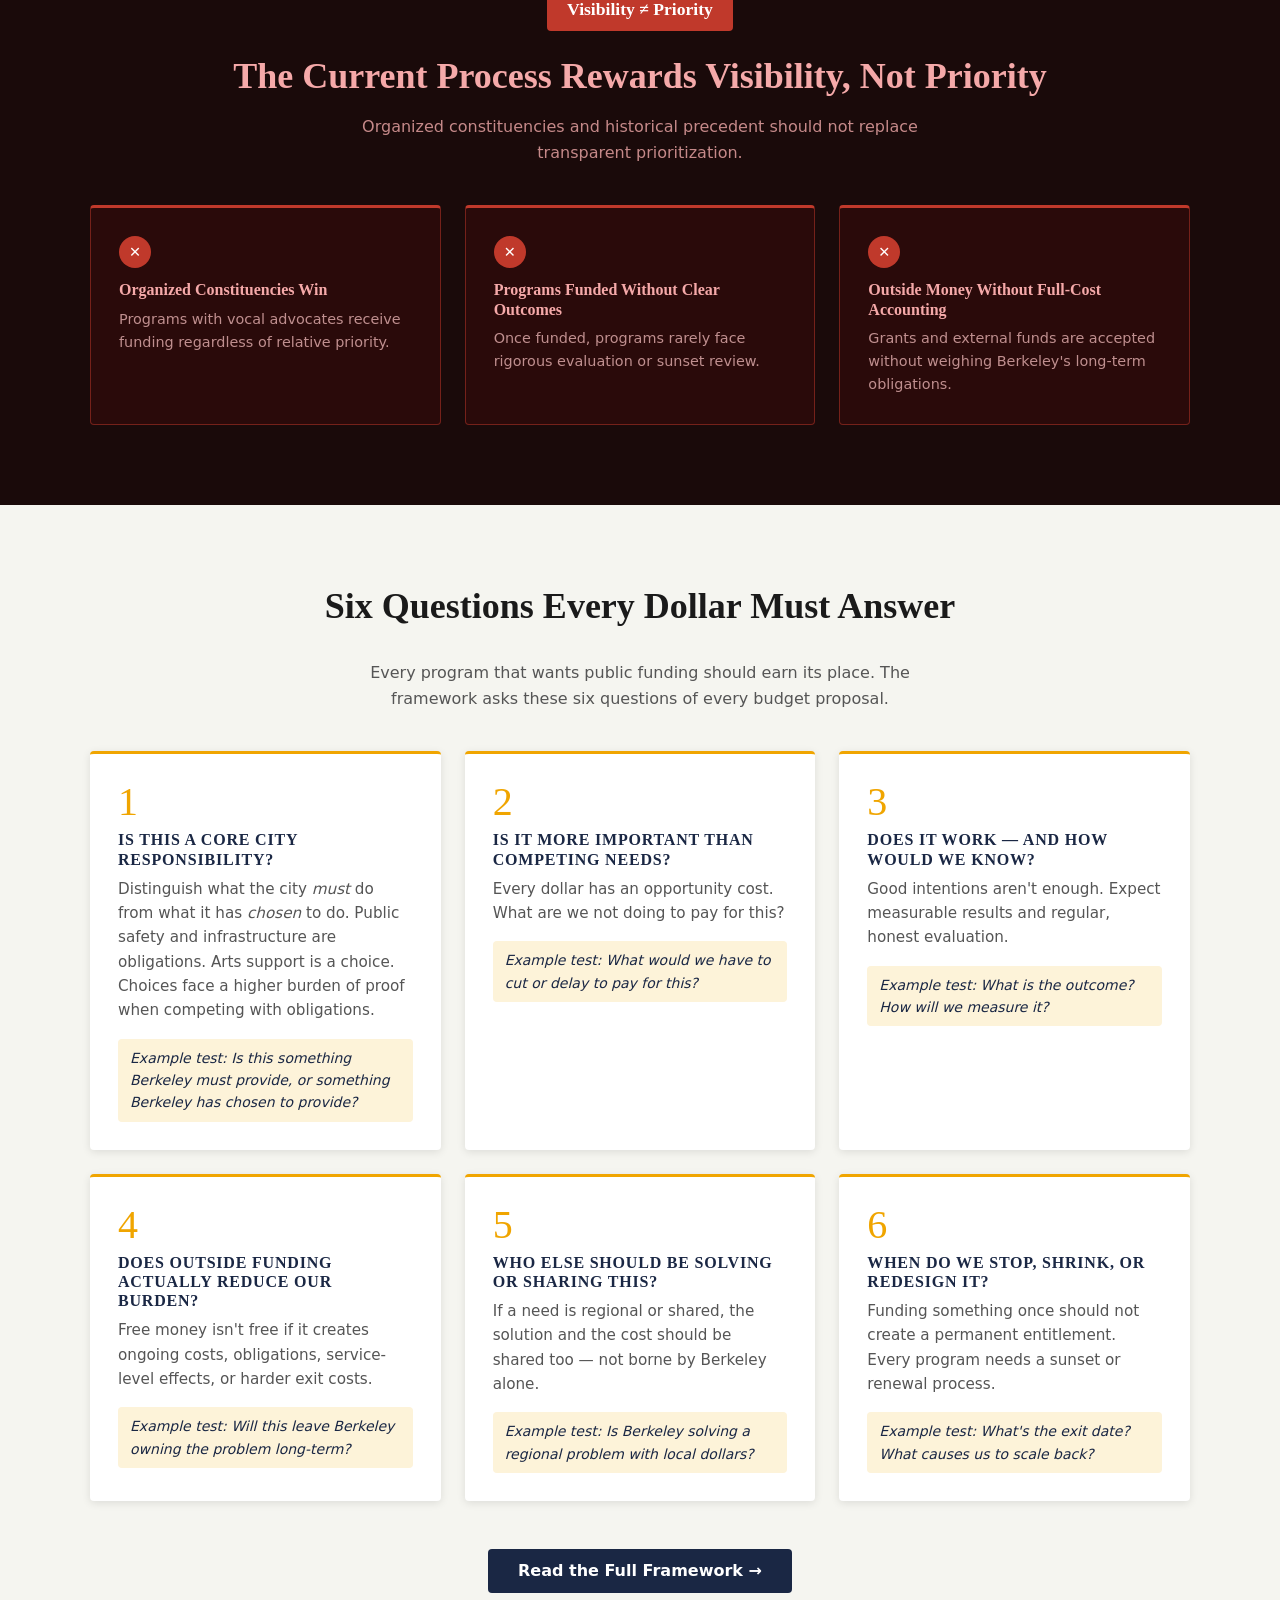
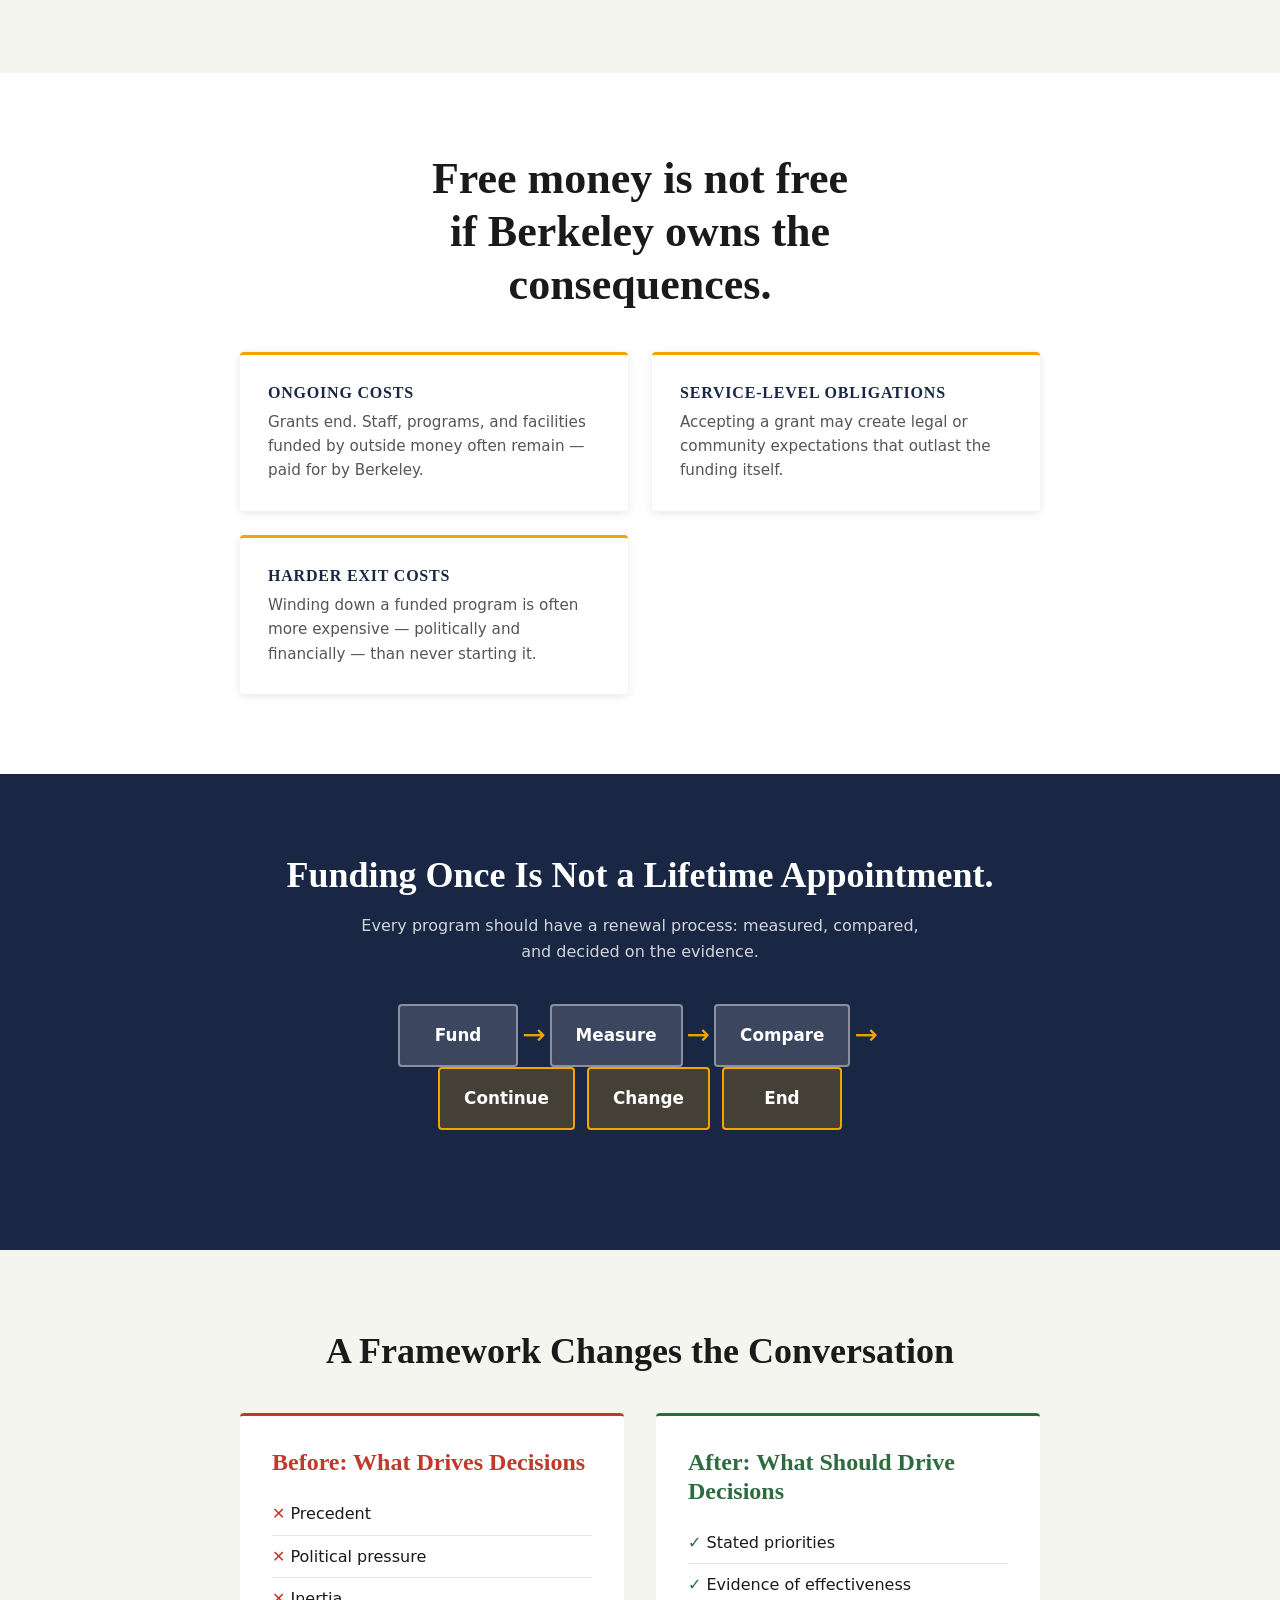
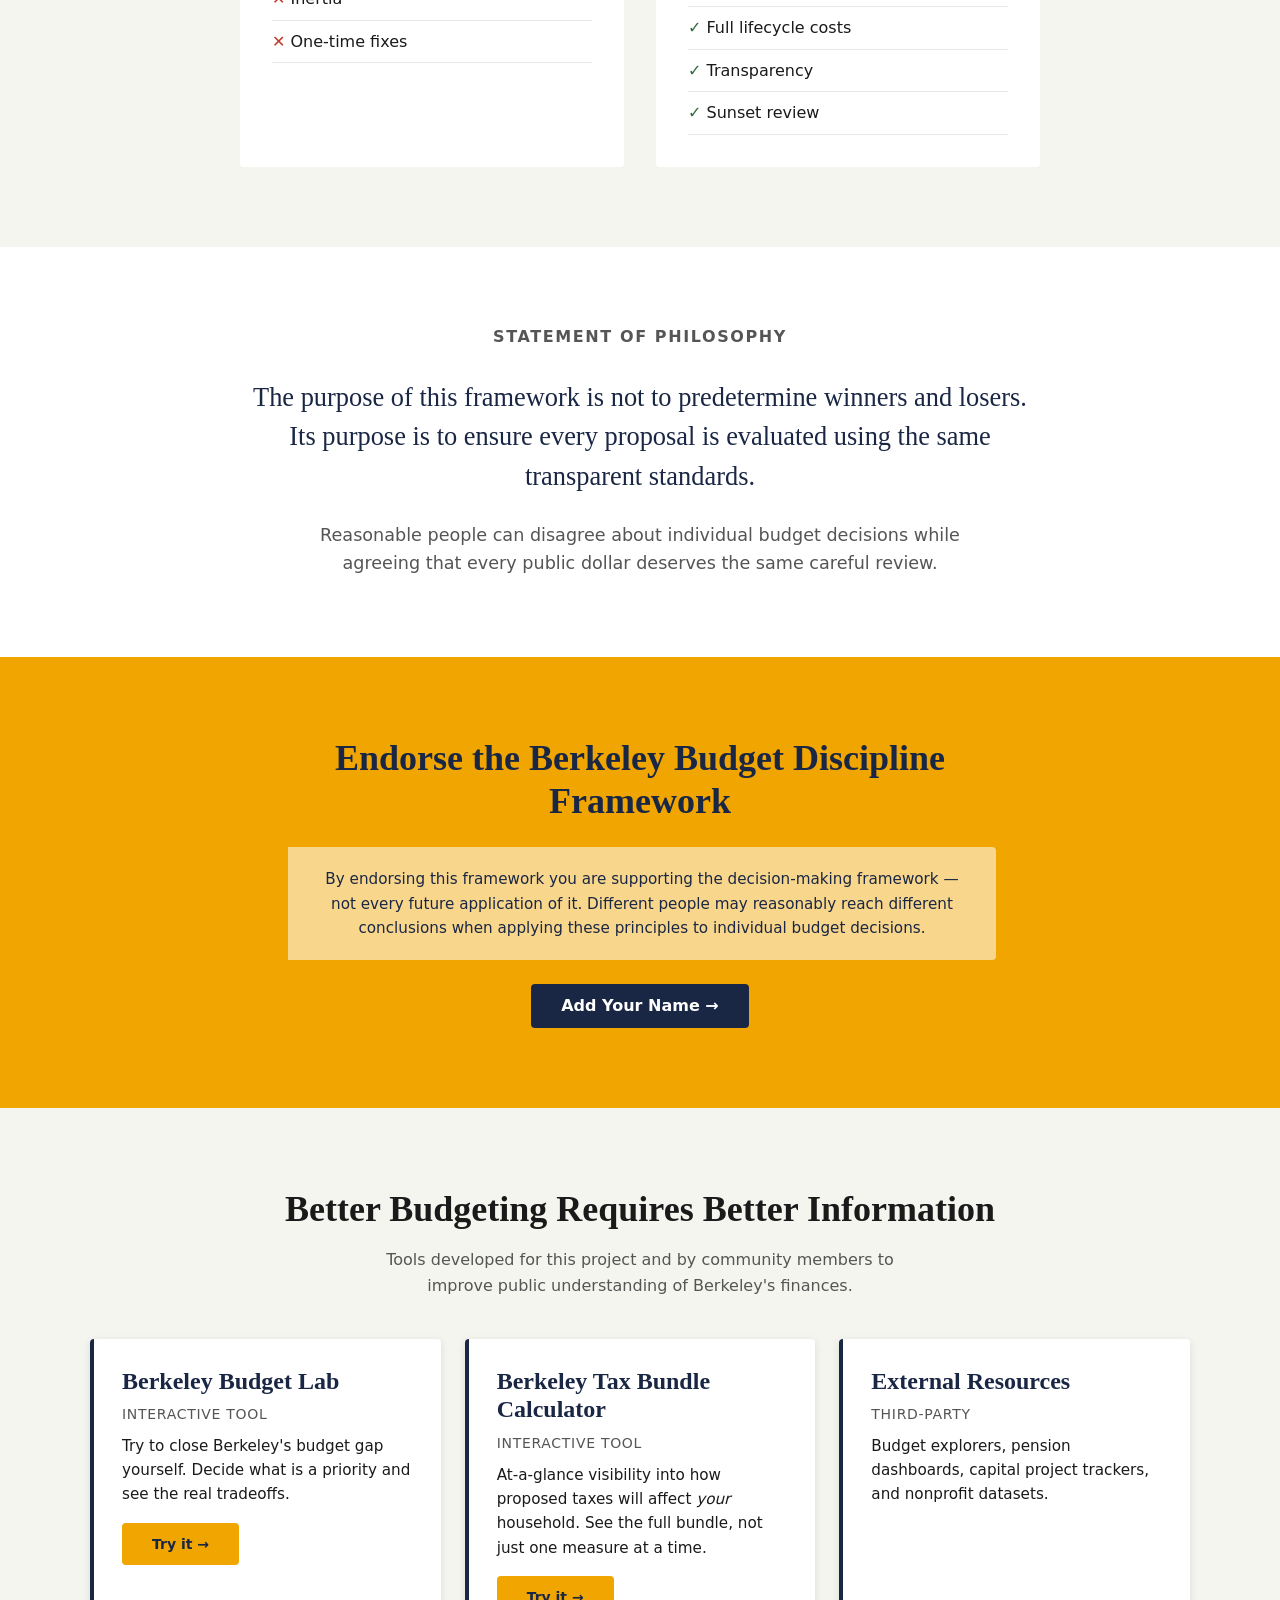
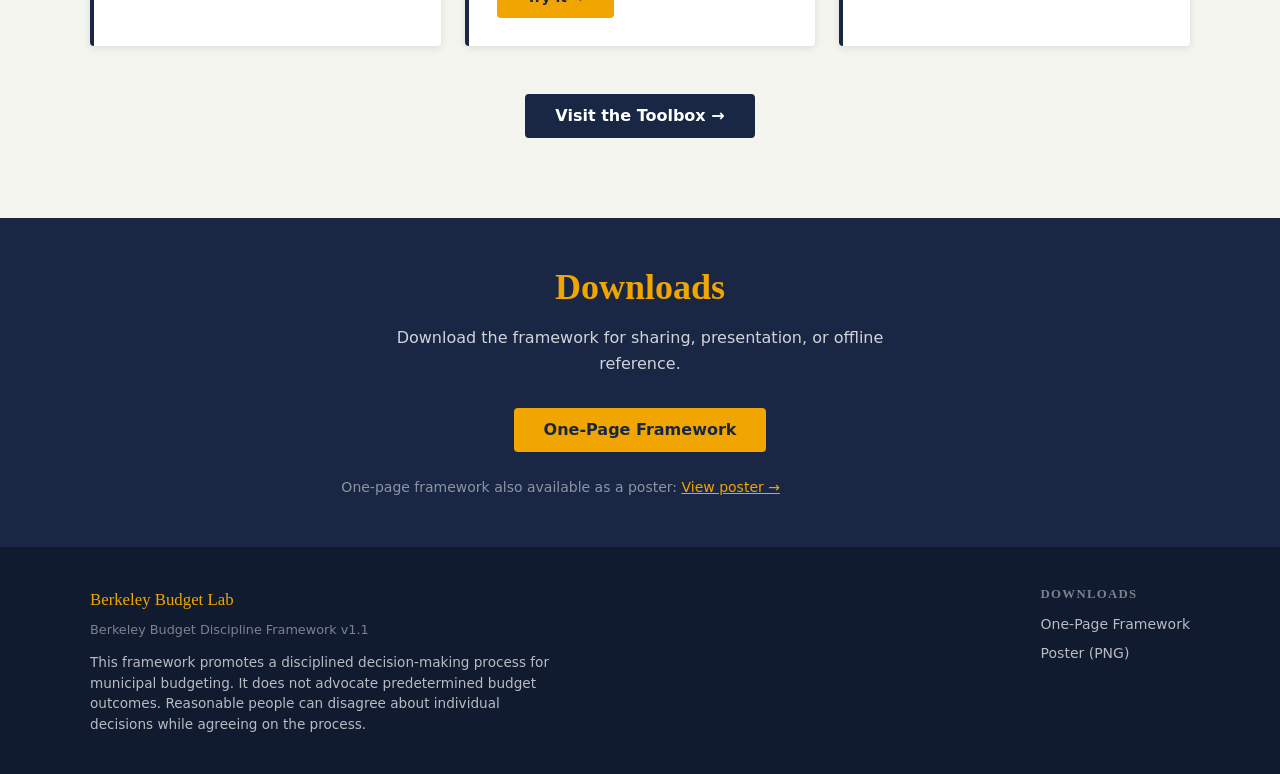
==== commit 9534617a: "Add hidden-cost page with iceberg graphic and AAHRC case study Co-Authored-By: Claude Sonnet 4.6 <no" ====
--- a/index.html
+++ b/index.html
@@ -22,6 +22,7 @@
       <li><a href="toolbox.html">Toolbox</a></li>
       <li><a href="case-studies.html">Failure Modes</a></li>
       <li><a href="no-way.html">No Way to Run a City</a></li>
+      <li><a href="hidden-cost.html">Hidden Costs</a></li>
       <li><a href="about.html">About</a></li>
       <li><a href="#downloads">Downloads</a></li>
     </ul>
--- a/assets/css/style.css
+++ b/assets/css/style.css
@@ -272,6 +272,9 @@
 .failure-item h3 { color: #f5a9a9; font-size: 1rem; margin-bottom: 0.5rem; }
 .failure-item p { color: rgba(255,200,200,0.7); font-size: 0.9rem; max-width: none; }
 
+/* ── EDITORIAL ── */
+.sic { font-style: italic; color: var(--text-muted); font-size: 0.85em; }
+
 /* ── BADGES ── */
 .badge {
   display: inline-block;
@@ -727,123 +730,257 @@
 .footer-downloads a:hover { color: var(--gold); }
 
 /* ── NO WAY TO RUN A CITY — annotated document engine ── */
-.nwtrc-layout {
+
+.nwtrc-section {
+  background: var(--gray-bg);
+  padding: 2.5rem 1.5rem 3rem;
+}
+
+.nwtrc-two-col {
   display: grid;
-  grid-template-columns: 220px 1fr 260px;
+  grid-template-columns: 1fr 340px;
   gap: 2rem;
   max-width: 1200px;
   margin: 0 auto;
   align-items: start;
 }
-.nwtrc-sidebar {
+
+.nwtrc-doc-col {
   position: sticky;
   top: 72px;
-  font-size: 0.85rem;
-}
-.nwtrc-sidebar h4 {
-  font-size: 0.7rem;
+  max-height: calc(100vh - 80px);
+  overflow-y: auto;
+  padding-right: 0.5rem;
+}
+.nwtrc-doc-col::-webkit-scrollbar { width: 4px; }
+.nwtrc-doc-col::-webkit-scrollbar-thumb { background: var(--gray-mid); border-radius: 2px; }
+
+.nwtrc-panel-col {
+  position: sticky;
+  top: 72px;
+  max-height: calc(100vh - 80px);
+  display: flex;
+  flex-direction: column;
+}
+
+.nwtrc-panel {
+  background: var(--white);
+  border: 1px solid var(--gray-mid);
+  border-radius: var(--radius);
+  box-shadow: var(--shadow);
+  overflow: hidden;
+  display: flex;
+  flex-direction: column;
+  flex: 1;
+  min-height: 480px;
+}
+
+.nwtrc-progress-bar {
+  height: 3px;
+  background: var(--gray-mid);
+  flex-shrink: 0;
+}
+.nwtrc-progress-fill {
+  height: 100%;
+  background: var(--gold);
+  width: 0%;
+  transition: width 0.35s ease;
+}
+
+.nwtrc-card {
+  display: none;
+  padding: 1.5rem;
+  overflow-y: auto;
+  flex: 1;
+  animation: nwtrc-fade 0.2s ease;
+}
+.nwtrc-card.active { display: flex; flex-direction: column; }
+
+@keyframes nwtrc-fade {
+  from { opacity: 0; transform: translateY(5px); }
+  to   { opacity: 1; transform: translateY(0); }
+}
+
+.nwtrc-annotation {
+  font-family: var(--font-serif);
+  font-size: 0.95rem;
+  line-height: 1.7;
+  color: var(--navy);
+  padding-bottom: 1.25rem;
+  border-bottom: 1px solid var(--gray-mid);
+  margin-bottom: 1.25rem;
+}
+
+/* Frame comparison panels */
+.nwtrc-frame-panels {
+  display: grid;
+  grid-template-columns: 1fr 1fr;
+  gap: 0.5rem;
+  margin-bottom: 1.25rem;
+  padding-bottom: 1.25rem;
+  border-bottom: 1px solid var(--gray-mid);
+}
+.nwtrc-frame-panel {
+  border-radius: var(--radius);
+  padding: 0.65rem 0.75rem;
+}
+.nwtrc-frame-panel.inside {
+  background: #a06800;
+}
+.nwtrc-frame-panel.outside {
+  background: var(--navy);
+}
+.nwtrc-frame-label {
+  font-family: var(--font-sans);
+  font-size: 0.62rem;
+  font-weight: 700;
+  text-transform: uppercase;
+  letter-spacing: 0.1em;
+  margin-bottom: 0.5rem;
+  display: block;
+}
+.nwtrc-frame-panel.inside  .nwtrc-frame-label { color: rgba(255,255,255,0.7); }
+.nwtrc-frame-panel.outside .nwtrc-frame-label { color: rgba(255,255,255,0.55); }
+.nwtrc-frame-chips {
+  display: flex;
+  flex-wrap: wrap;
+  gap: 0.3rem;
+}
+.nwtrc-frame-chip {
+  font-family: var(--font-sans);
+  font-size: 0.72rem;
+  font-weight: 600;
+  border-radius: 20px;
+  padding: 0.2rem 0.55rem;
+  line-height: 1.4;
+  display: inline-block;
+}
+.nwtrc-frame-panel.inside  .nwtrc-frame-chip {
+  background: rgba(255,255,255,0.2);
+  color: var(--white);
+}
+.nwtrc-frame-panel.outside .nwtrc-frame-chip {
+  background: rgba(255,255,255,0.1);
+  color: var(--white);
+}
+
+/* Questions row */
+.nwtrc-meta-section { margin-bottom: 0.75rem; }
+.nwtrc-meta-label {
+  font-size: 0.62rem;
   text-transform: uppercase;
   letter-spacing: 0.1em;
   color: var(--text-muted);
-  margin-bottom: 0.5rem;
-  margin-top: 1.25rem;
-}
-.nwtrc-sidebar h4:first-child { margin-top: 0; }
-.nwtrc-questions {
-  list-style: none;
-  padding: 0;
-  margin-bottom: 0.5rem;
-}
-.nwtrc-questions li {
-  padding: 0.35rem 0.5rem;
-  border-radius: 3px;
+  margin-bottom: 0.4rem;
+  font-family: var(--font-sans);
+  font-weight: 700;
+  display: block;
+}
+.nwtrc-questions-row {
+  display: flex;
+  flex-wrap: wrap;
+  gap: 0.3rem;
+}
+.nwtrc-q-chip {
+  font-size: 0.73rem;
+  background: var(--gold-light);
+  color: var(--navy);
+  border: 1px solid var(--gold);
+  border-radius: 20px;
+  padding: 0.2rem 0.6rem;
+  font-family: var(--font-sans);
+  font-weight: 600;
+}
+
+.nwtrc-scroll-hint {
+  text-align: center;
+  font-size: 0.75rem;
   color: var(--text-muted);
-  transition: all 0.3s;
-  line-height: 1.3;
-  font-size: 0.82rem;
-  border-left: 3px solid transparent;
-}
-.nwtrc-questions li.active {
-  color: var(--navy);
+  padding: 0.4rem 1rem 0;
+  font-family: var(--font-sans);
+  border-top: 1px solid var(--gray-mid);
+  flex-shrink: 0;
+  letter-spacing: 0.01em;
+}
+
+.nwtrc-nav {
+  display: flex;
+  gap: 0.5rem;
+  padding: 0.75rem 1rem;
+  border-top: 1px solid var(--gray-mid);
+  flex-shrink: 0;
+  justify-content: space-between;
+}
+.nwtrc-btn {
+  font-family: var(--font-sans);
+  font-size: 0.85rem;
   font-weight: 600;
-  background: var(--gold-light);
-  border-left-color: var(--gold);
-}
-.nwtrc-frame-items {
-  list-style: none;
-  padding: 0;
-  margin-bottom: 0.25rem;
-}
-.nwtrc-frame-items li {
-  padding: 0.2rem 0;
-  line-height: 1.4;
-  border-bottom: 1px solid var(--gray-mid);
-  font-size: 0.8rem;
-}
-.nwtrc-frame-items.inside li { color: var(--navy); }
-.nwtrc-frame-items.outside li { color: var(--text-muted); font-style: italic; }
-
-/* document container */
+  padding: 0.45rem 1rem;
+  border-radius: var(--radius);
+  border: 1px solid var(--gray-mid);
+  background: var(--white);
+  color: var(--navy);
+  cursor: pointer;
+  transition: background 0.15s, border-color 0.15s;
+}
+.nwtrc-btn:hover:not(:disabled) { background: var(--gray-bg); border-color: var(--navy); }
+.nwtrc-btn:disabled { opacity: 0.35; cursor: default; }
+.nwtrc-btn-primary { background: var(--navy); color: var(--white); border-color: var(--navy); }
+.nwtrc-btn-primary:hover:not(:disabled) { background: var(--navy-dark); border-color: var(--navy-dark); }
+
+/* Document styles */
 .doc-container {
   background: #faf9f5;
   border: 1px solid #ddd;
   border-radius: 2px;
-  padding: 2.5rem 3rem;
-  font-family: var(--font-serif);
-  font-size: 0.975rem;
-  line-height: 1.75;
+  padding: 2rem 2.5rem;
+  font-family: var(--font-serif);
+  font-size: 1.1rem;
+  line-height: 1.85;
   box-shadow: 0 2px 12px rgba(0,0,0,0.08);
 }
+
 .doc-meta {
   font-family: var(--font-sans);
-  font-size: 0.8rem;
+  font-size: 0.82rem;
   color: var(--text-muted);
   border-bottom: 1px solid #ddd;
-  padding-bottom: 1rem;
-  margin-bottom: 1.5rem;
+  padding-bottom: 0.75rem;
+  margin-bottom: 0.75rem;
 }
 .doc-meta div { margin-bottom: 0.2rem; }
 .doc-meta strong { color: var(--text); }
-.doc-passage {
-  display: block;
-  transition: background 0.4s;
+
+.doc-subject-line-single {
+  font-family: var(--font-sans);
+  font-size: 0.88rem;
+  border-bottom: 1px solid #ddd;
+  padding-bottom: 0.75rem;
+  margin-bottom: 1.25rem;
+  line-height: 1.5;
+}
+
+.doc-phrase {
   border-radius: 2px;
-  padding: 0.25rem 0.4rem;
-  margin: 0 -0.4rem 0.75rem;
-}
-.doc-passage.active { background: rgba(240, 200, 60, 0.25); }
-.doc-subhead { font-weight: bold; margin-top: 0.25rem; }
+  padding: 1px 2px;
+  transition: background 0.3s;
+}
+.doc-phrase.active {
+  background: rgba(240, 200, 40, 0.5);
+}
+
+.doc-p { margin-bottom: 1rem; max-width: none; }
+.doc-subhead { font-weight: bold; margin: 1.25rem 0 0.5rem; }
+.doc-salutation { margin-bottom: 1rem; }
+.doc-closing { margin-top: 1.5rem; line-height: 2; }
 .doc-title {
+  font-size: 1rem;
   font-weight: bold;
   text-align: center;
-  margin-bottom: 0.25rem;
-  font-size: 1rem;
-}
-.doc-salutation { margin-bottom: 0.25rem; }
-.doc-closing { margin-top: 0.5rem; }
-.doc-p { margin-bottom: 0.75rem; }
-
-/* right-margin annotations */
-.nwtrc-annotations {
-  position: relative;
-}
-.annotation {
-  position: sticky;
-  top: 80px;
-  display: none;
-  font-family: var(--font-serif);
-  font-size: 0.85rem;
-  line-height: 1.55;
-  color: #4a3800;
-  background: rgba(240,200,60,0.15);
-  border-left: 3px solid var(--gold);
-  padding: 0.75rem 1rem;
-  border-radius: 0 3px 3px 0;
-  margin-bottom: 0.5rem;
-}
-.annotation.active { display: block; }
-
-/* unanswered questions */
+  margin-bottom: 1.25rem;
+  line-height: 1.4;
+}
+
 .unanswered-list {
   padding-left: 1.5rem;
   color: var(--text);
@@ -852,13 +989,10 @@
 }
 .unanswered-list li { margin-bottom: 0.25rem; }
 
-@media (max-width: 960px) {
-  .nwtrc-layout { grid-template-columns: 180px 1fr; }
-  .nwtrc-annotations { display: none; }
-}
-@media (max-width: 700px) {
-  .nwtrc-layout { grid-template-columns: 1fr; }
-  .nwtrc-sidebar { position: static; border-bottom: 1px solid var(--gray-mid); padding-bottom: 1rem; margin-bottom: 1.5rem; }
+@media (max-width: 860px) {
+  .nwtrc-two-col { grid-template-columns: 1fr; }
+  .nwtrc-doc-col { position: static; max-height: none; overflow-y: visible; }
+  .nwtrc-panel-col { position: static; max-height: none; }
   .doc-container { padding: 1.5rem; }
 }
 
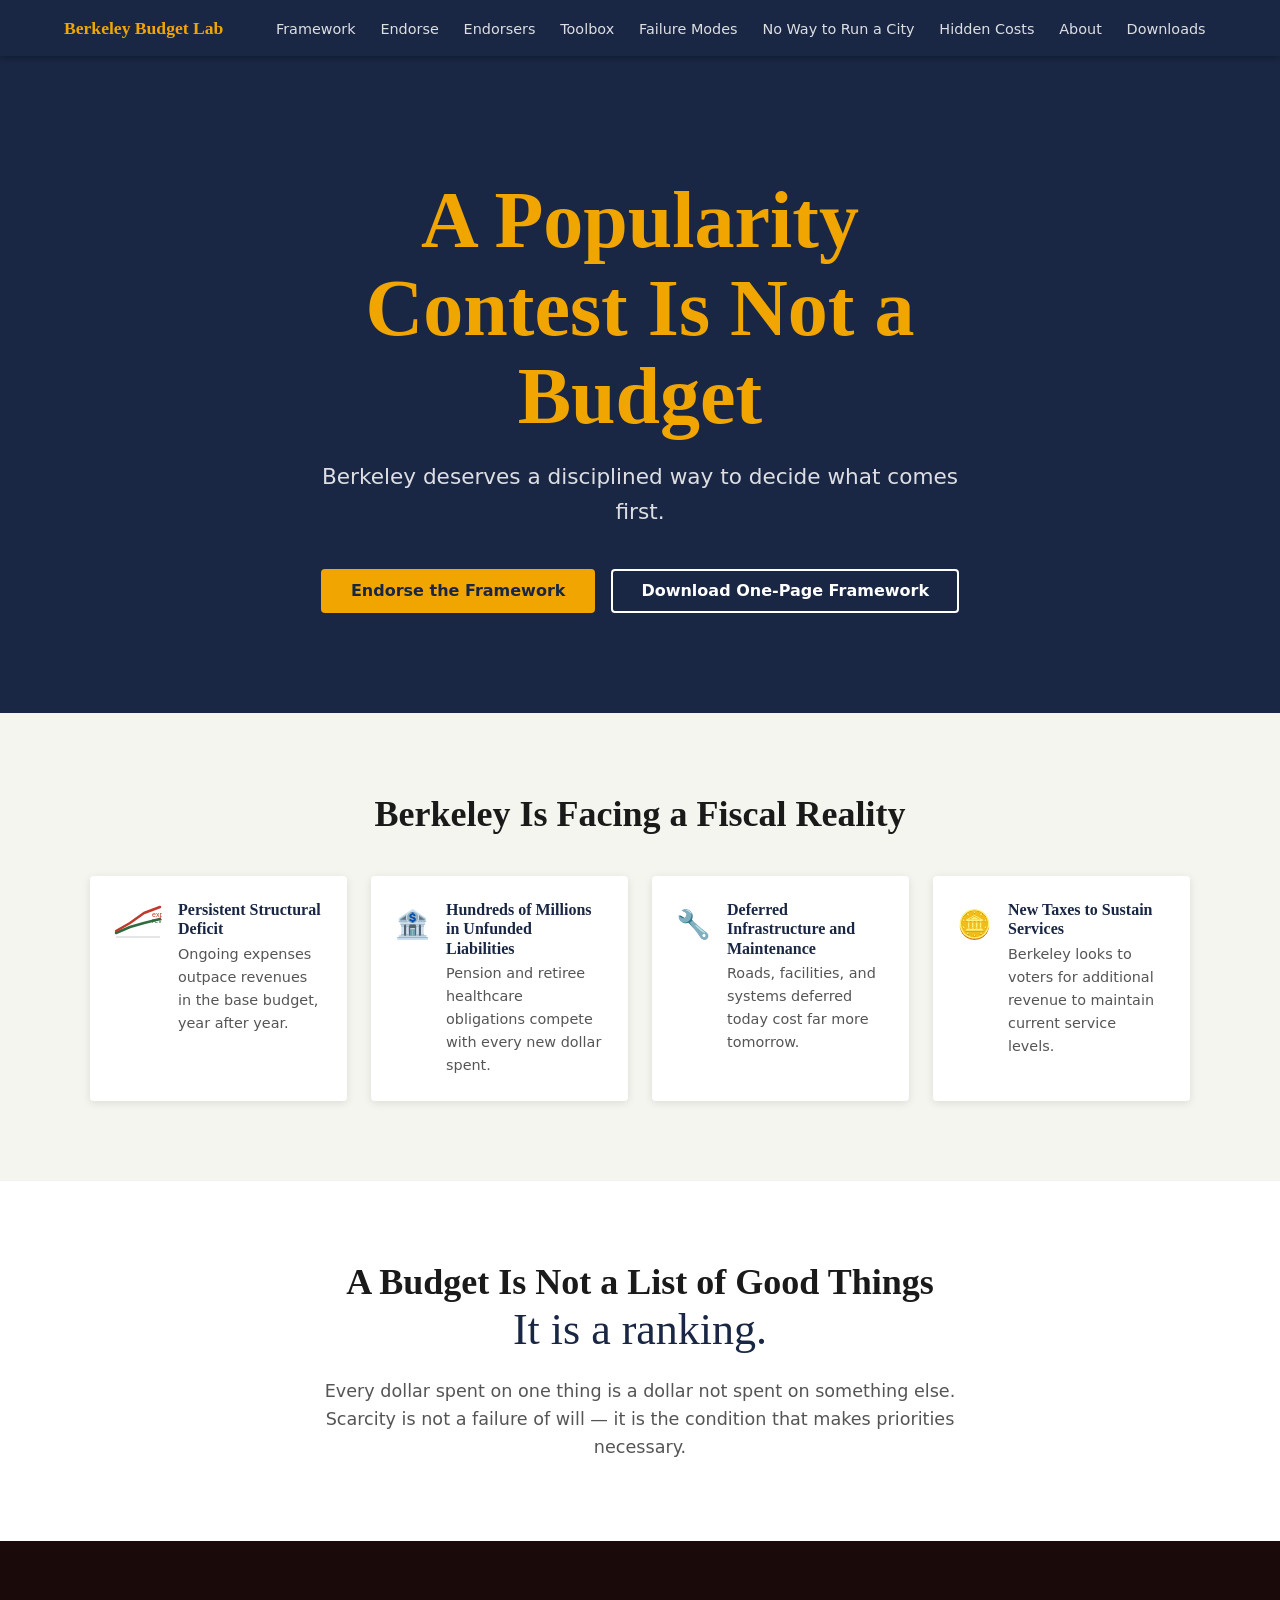
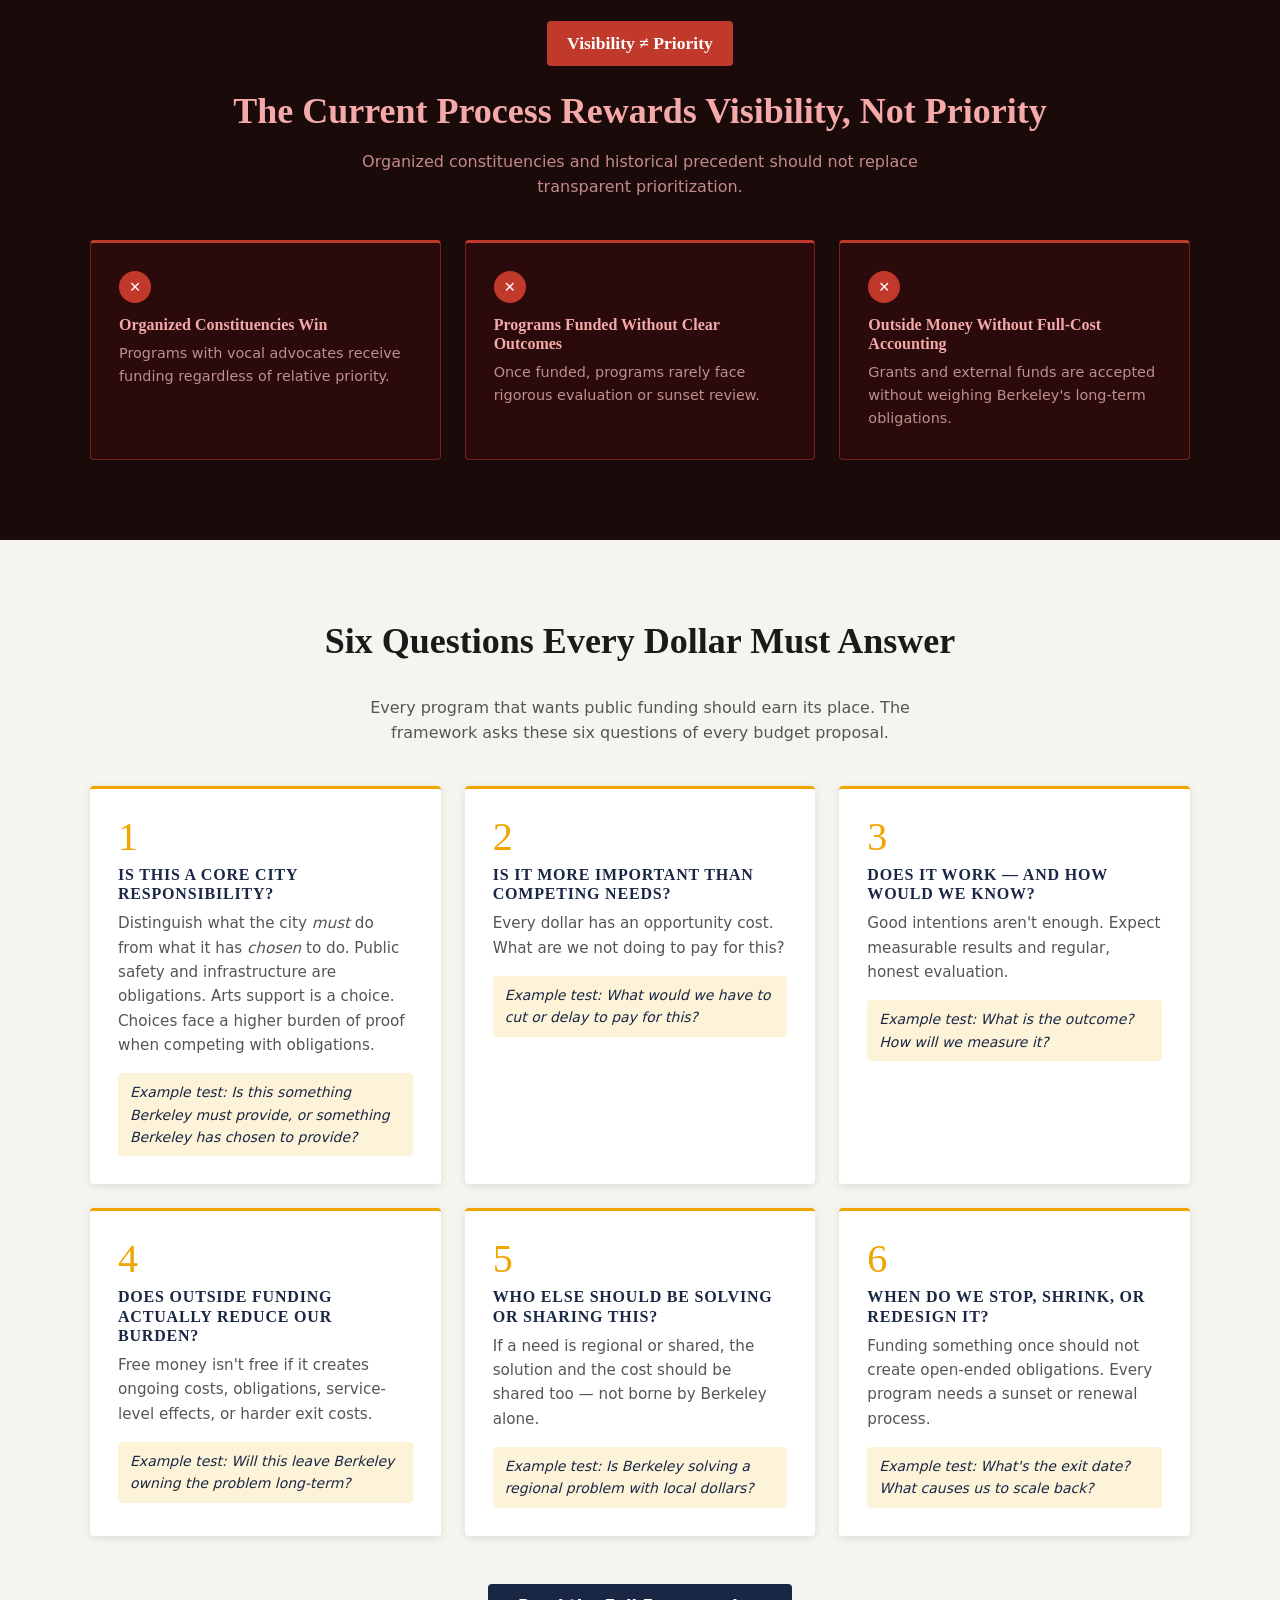
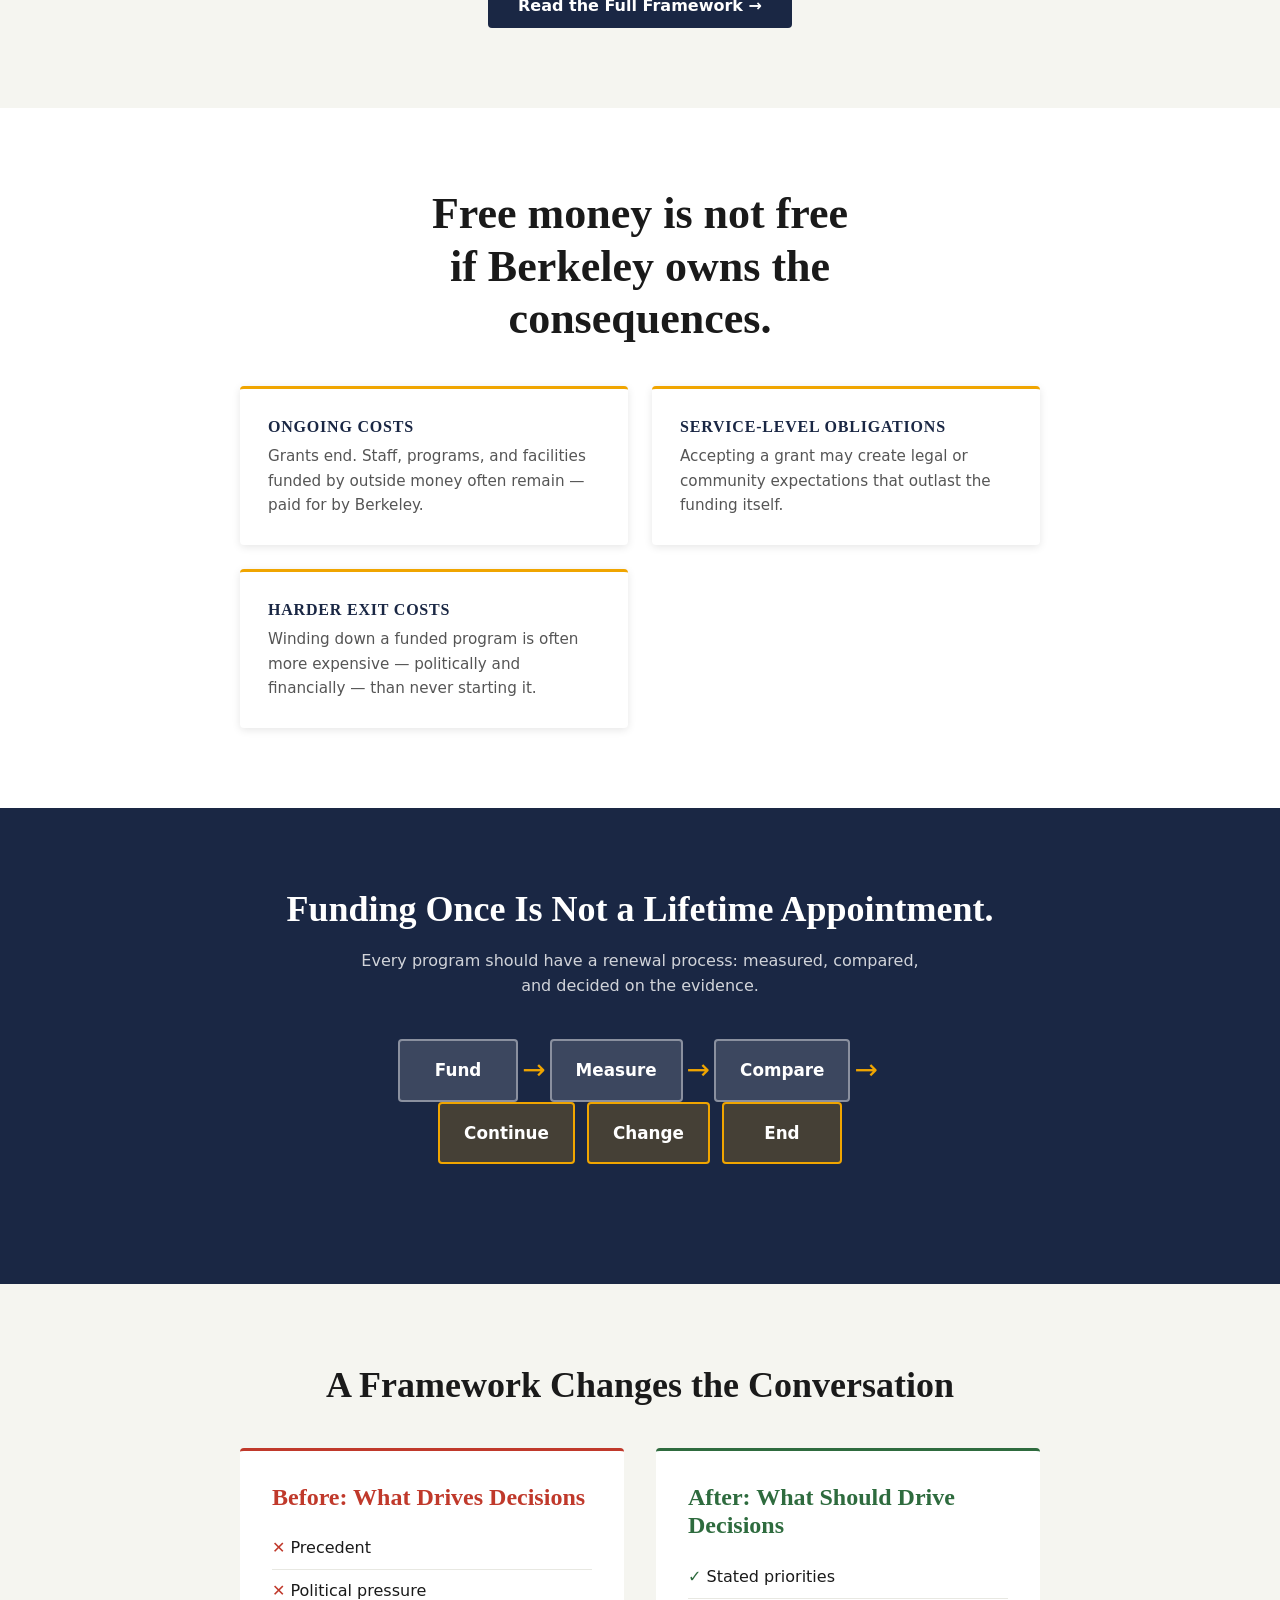
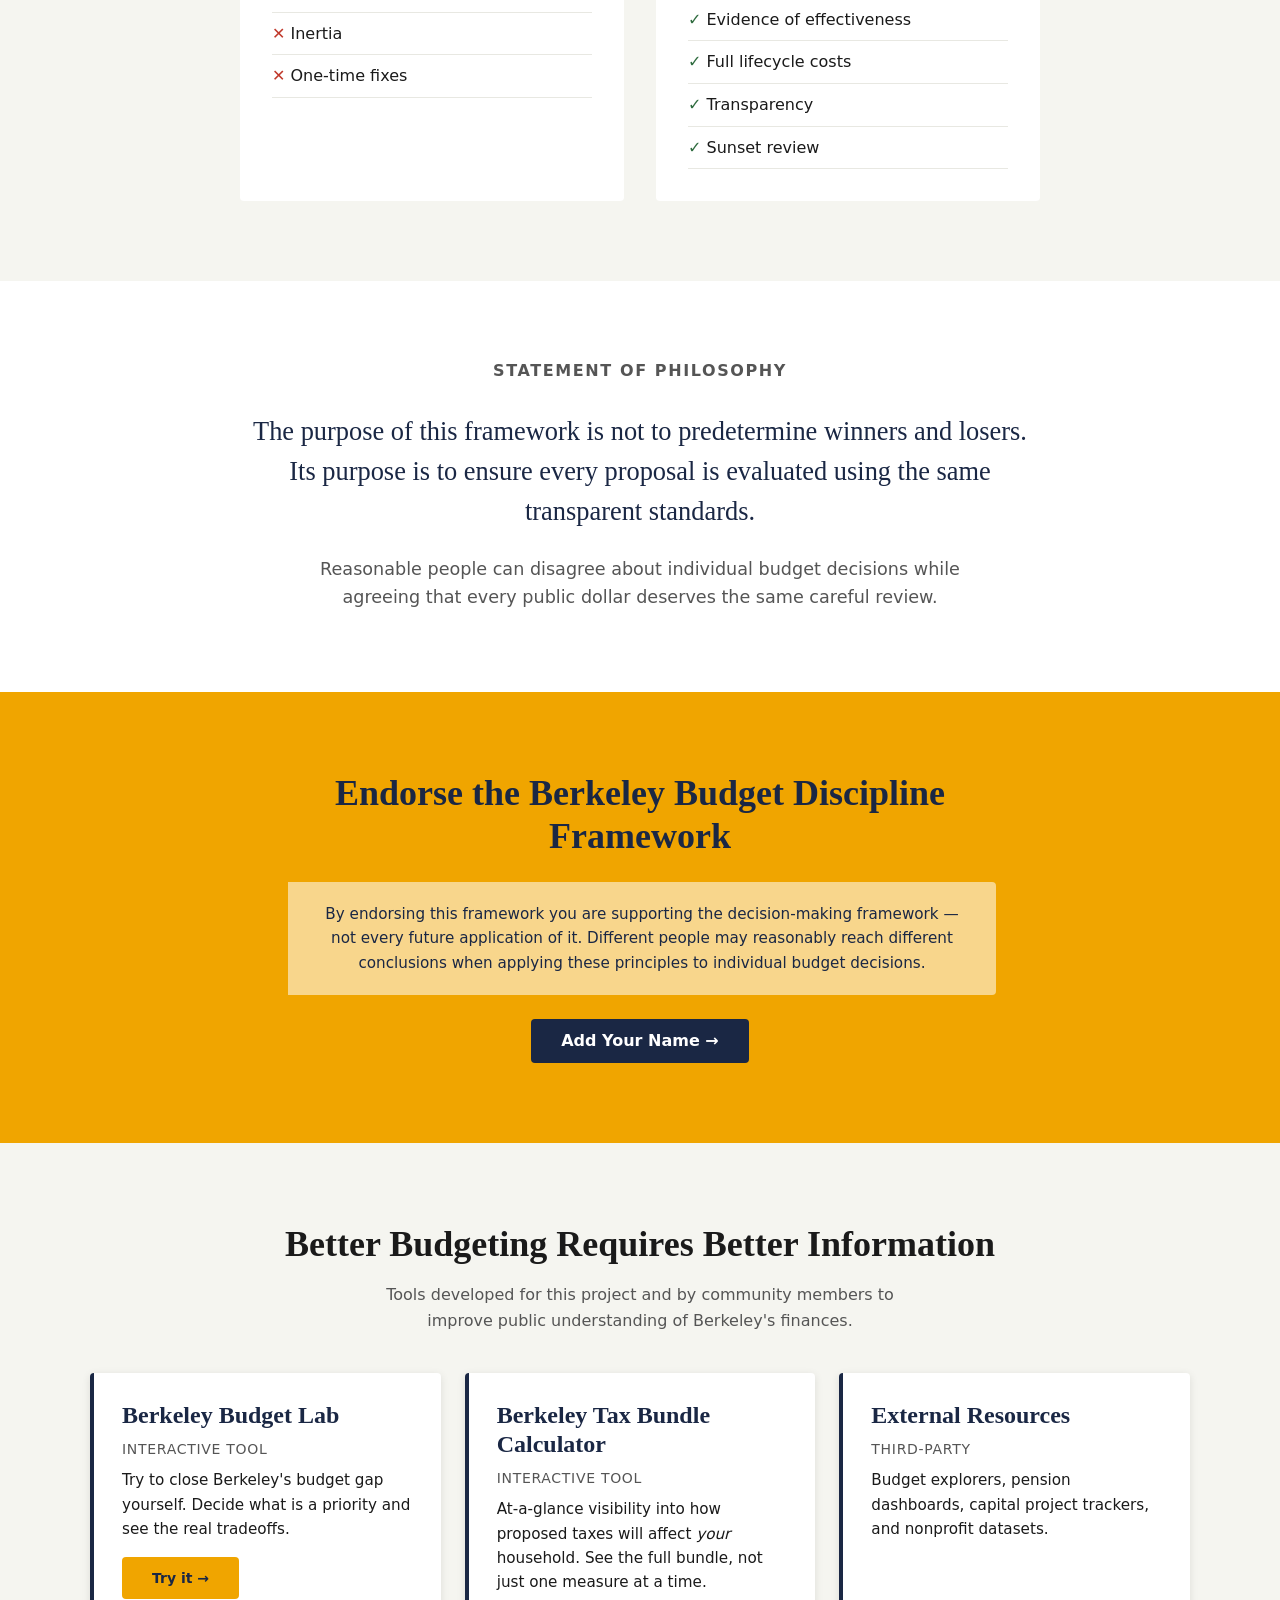
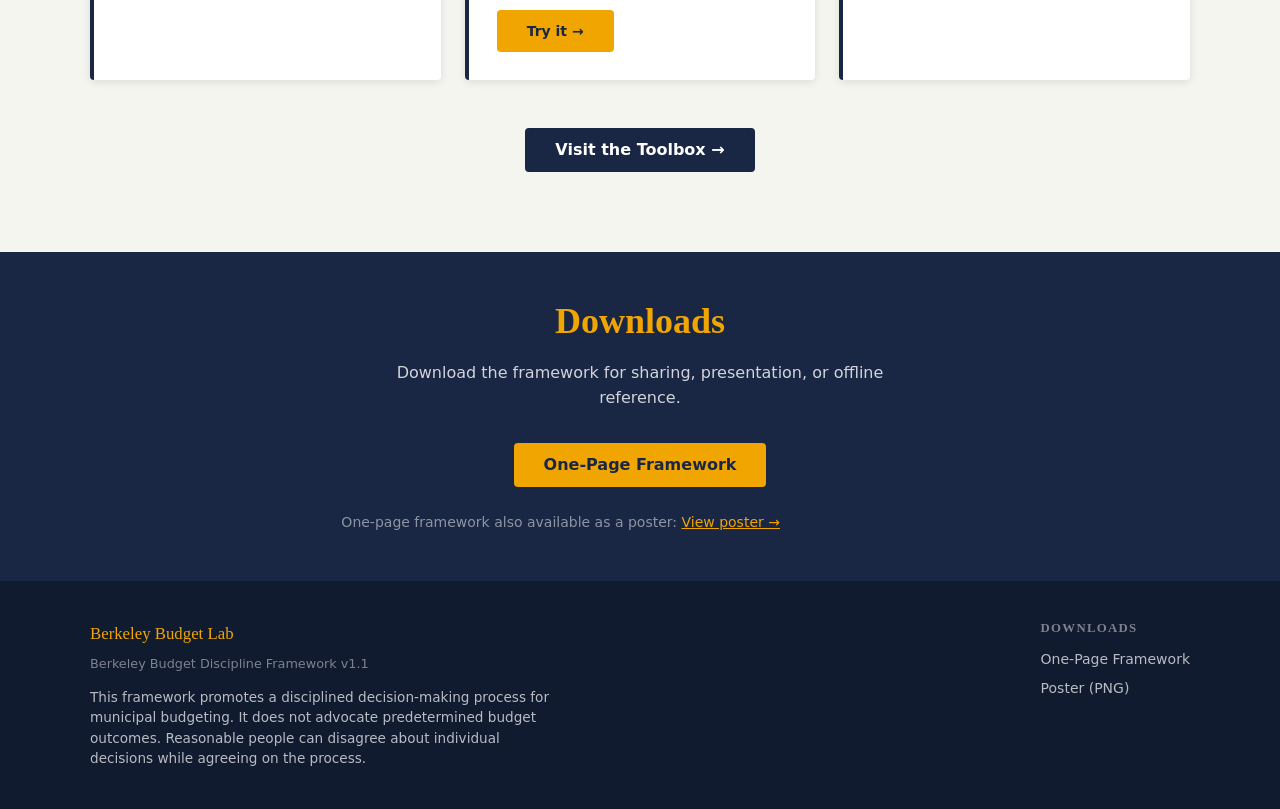
==== commit ed2e0b56: "Consolidate specs into SPECIFICATION.md; wording fixes - Replace 5 individual spec/revision files wi" ====
--- a/index.html
+++ b/index.html
@@ -34,7 +34,7 @@
   <!-- Scene 1: Hero -->
   <section class="hero" aria-labelledby="hero-heading">
     <h1 id="hero-heading">A Popularity Contest Is Not a Budget</h1>
-    <p class="subtitle">Berkeley needs a disciplined way to decide what comes first.</p>
+    <p class="subtitle">Berkeley deserves a disciplined way to decide what comes first.</p>
     <div class="hero-buttons">
       <a href="endorse.html" class="btn btn-primary">Endorse the Framework</a>
       <a href="assets/downloads/bbdf-one-page.pdf" class="btn btn-outline" download>Download One-Page Framework</a>
@@ -172,7 +172,7 @@
         <article class="card fade-in">
           <div class="card-number">6</div>
           <h3>When Do We Stop, Shrink, or Redesign It?</h3>
-          <p>Funding something once should not create a permanent entitlement. Every program needs a sunset or renewal process.</p>
+          <p>Funding something once should not create open-ended obligations. Every program needs a sunset or renewal process.</p>
           <div class="example">Example test: What's the exit date? What causes us to scale back?</div>
         </article>
 
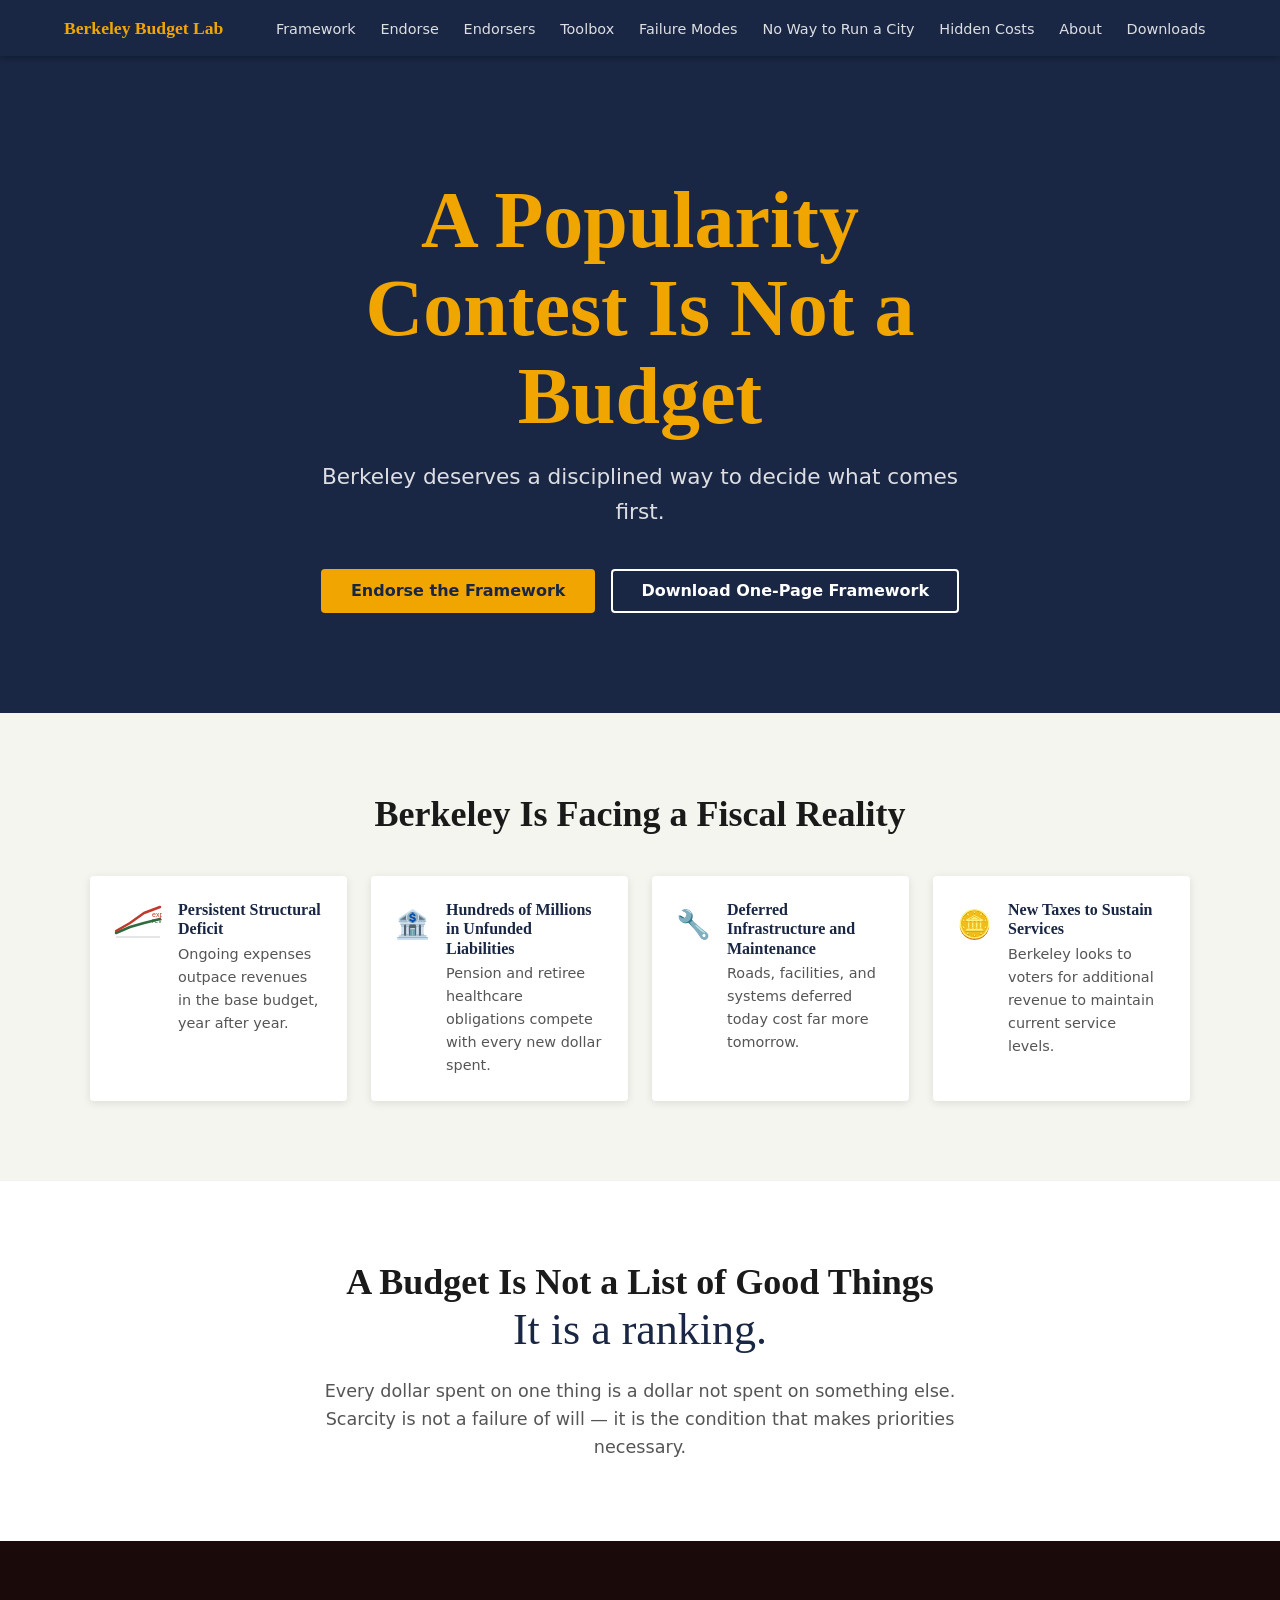
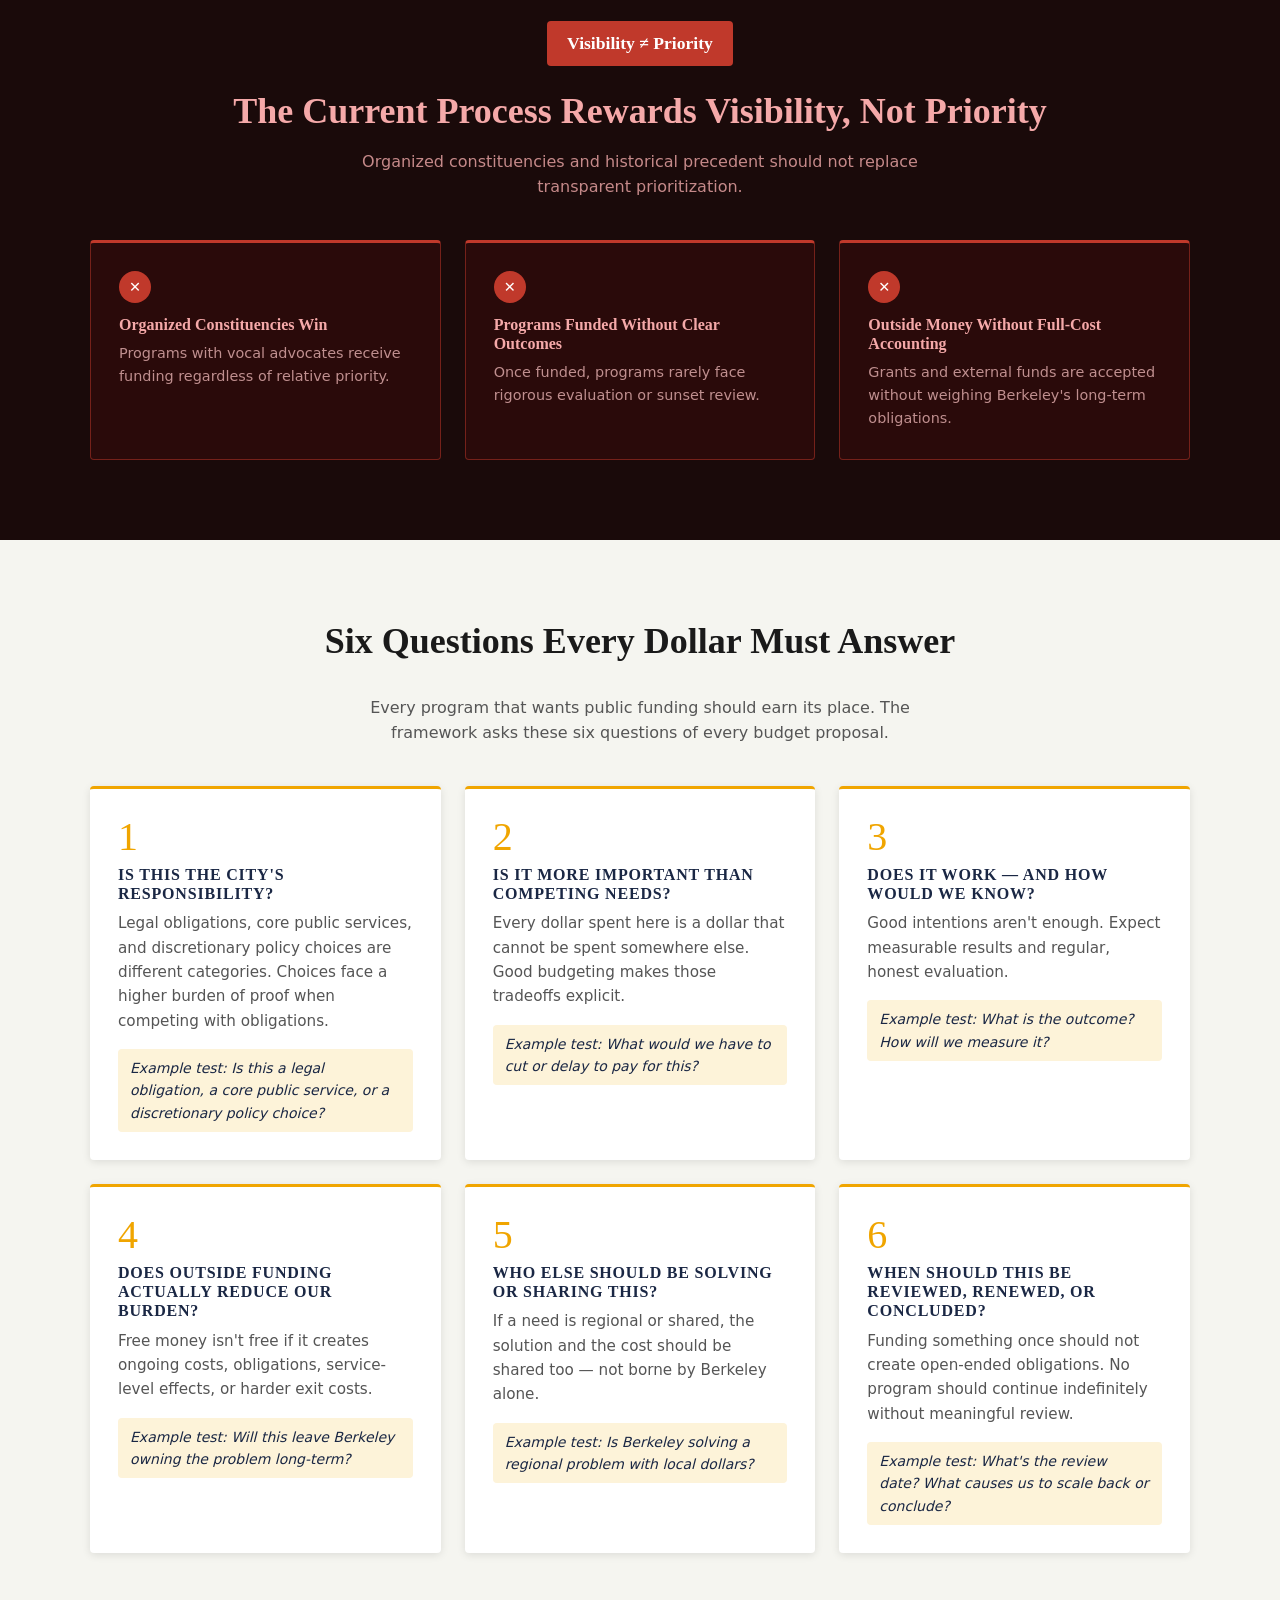
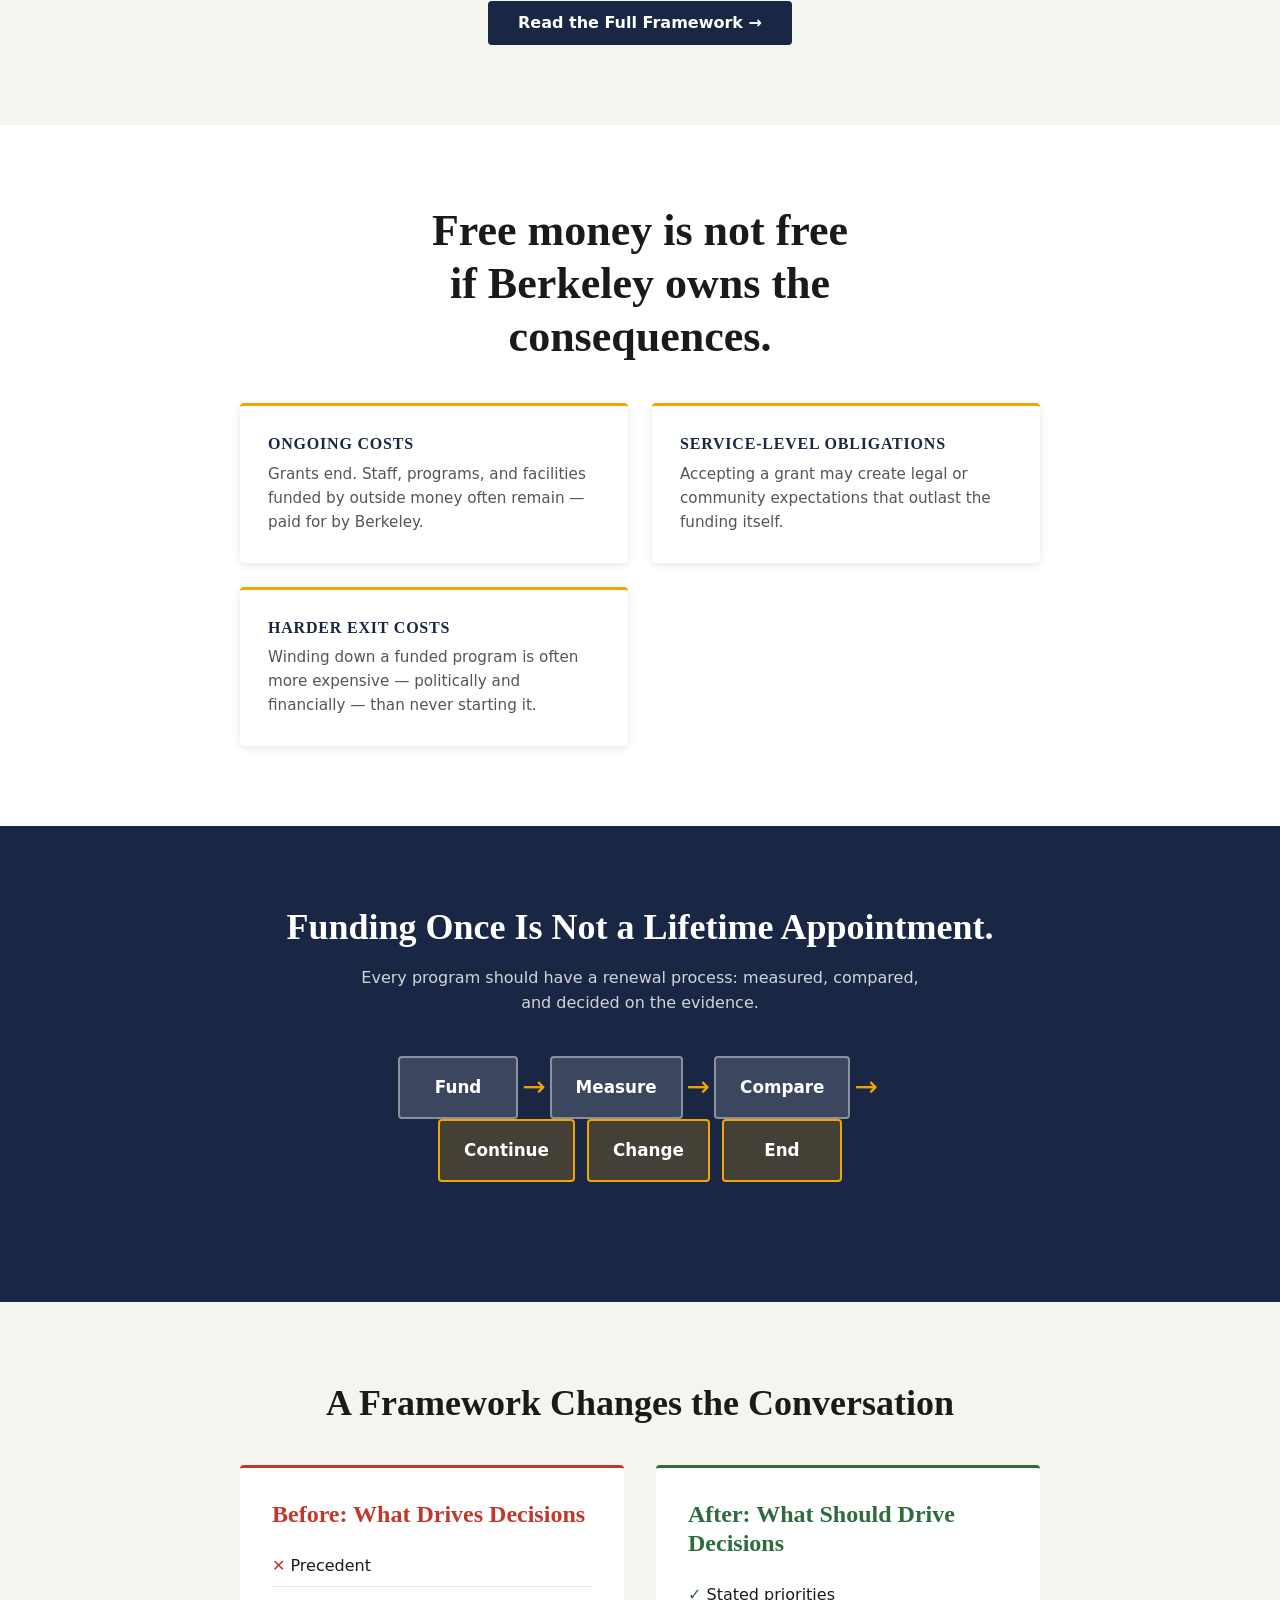
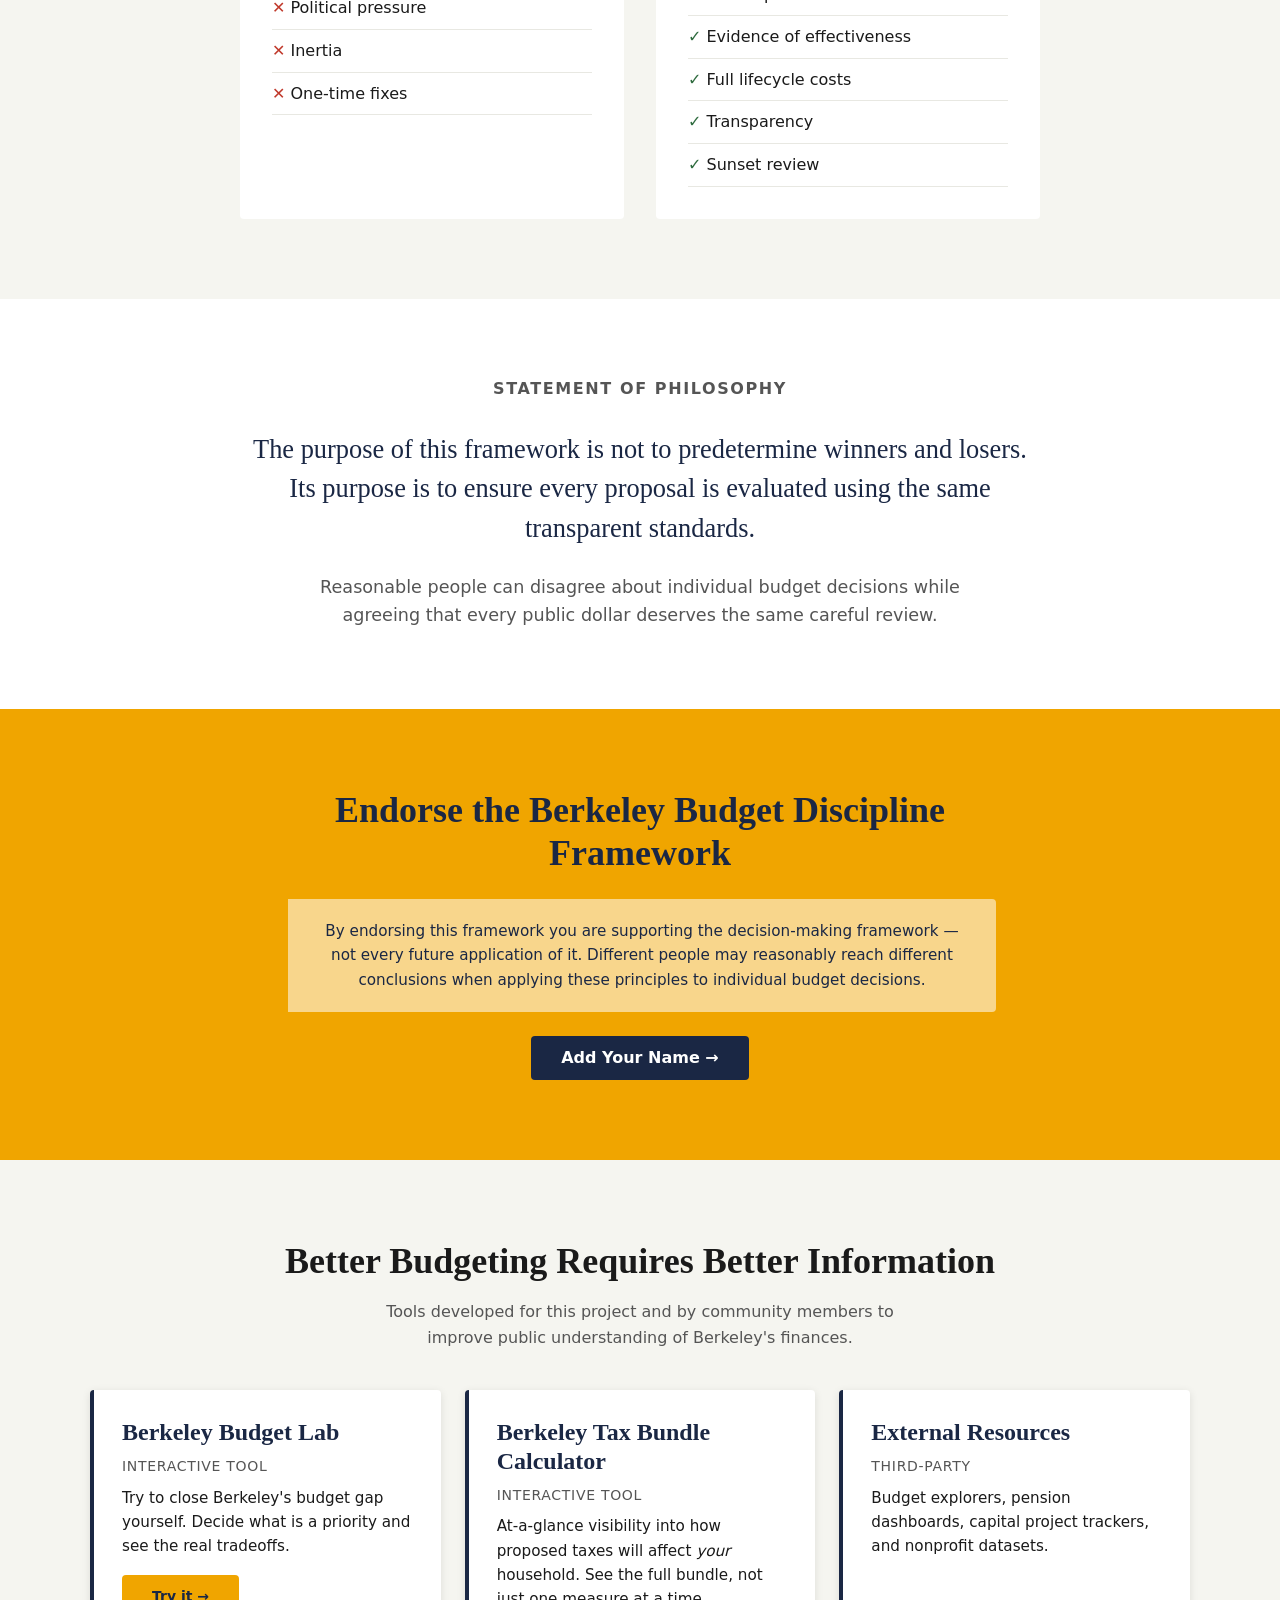
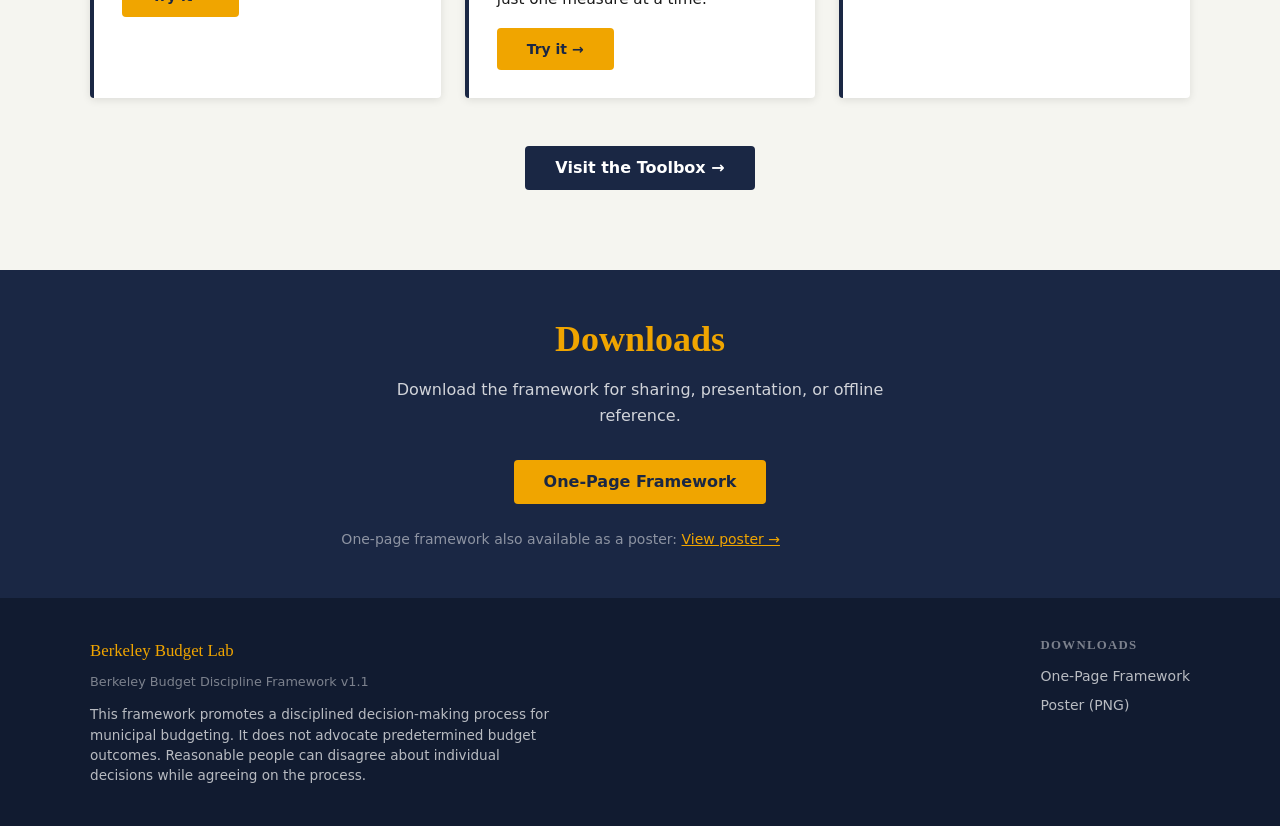
==== commit 97abb5a7: "Apply messaging and editorial standard patch - Add Target Reader Personas section to SPEC and CLAUDE" ====
--- a/index.html
+++ b/index.html
@@ -136,15 +136,15 @@
 
         <article class="card fade-in">
           <div class="card-number">1</div>
-          <h3>Is This a Core City Responsibility?</h3>
-          <p>Distinguish what the city <em>must</em> do from what it has <em>chosen</em> to do. Public safety and infrastructure are obligations. Arts support is a choice. Choices face a higher burden of proof when competing with obligations.</p>
-          <div class="example">Example test: Is this something Berkeley must provide, or something Berkeley has chosen to provide?</div>
+          <h3>Is This the City's Responsibility?</h3>
+          <p>Legal obligations, core public services, and discretionary policy choices are different categories. Choices face a higher burden of proof when competing with obligations.</p>
+          <div class="example">Example test: Is this a legal obligation, a core public service, or a discretionary policy choice?</div>
         </article>
 
         <article class="card fade-in">
           <div class="card-number">2</div>
           <h3>Is It More Important Than Competing Needs?</h3>
-          <p>Every dollar has an opportunity cost. What are we not doing to pay for this?</p>
+          <p>Every dollar spent here is a dollar that cannot be spent somewhere else. Good budgeting makes those tradeoffs explicit.</p>
           <div class="example">Example test: What would we have to cut or delay to pay for this?</div>
         </article>
 
@@ -171,9 +171,9 @@
 
         <article class="card fade-in">
           <div class="card-number">6</div>
-          <h3>When Do We Stop, Shrink, or Redesign It?</h3>
-          <p>Funding something once should not create open-ended obligations. Every program needs a sunset or renewal process.</p>
-          <div class="example">Example test: What's the exit date? What causes us to scale back?</div>
+          <h3>When Should This Be Reviewed, Renewed, or Concluded?</h3>
+          <p>Funding something once should not create open-ended obligations. No program should continue indefinitely without meaningful review.</p>
+          <div class="example">Example test: What's the review date? What causes us to scale back or conclude?</div>
         </article>
 
       </div>
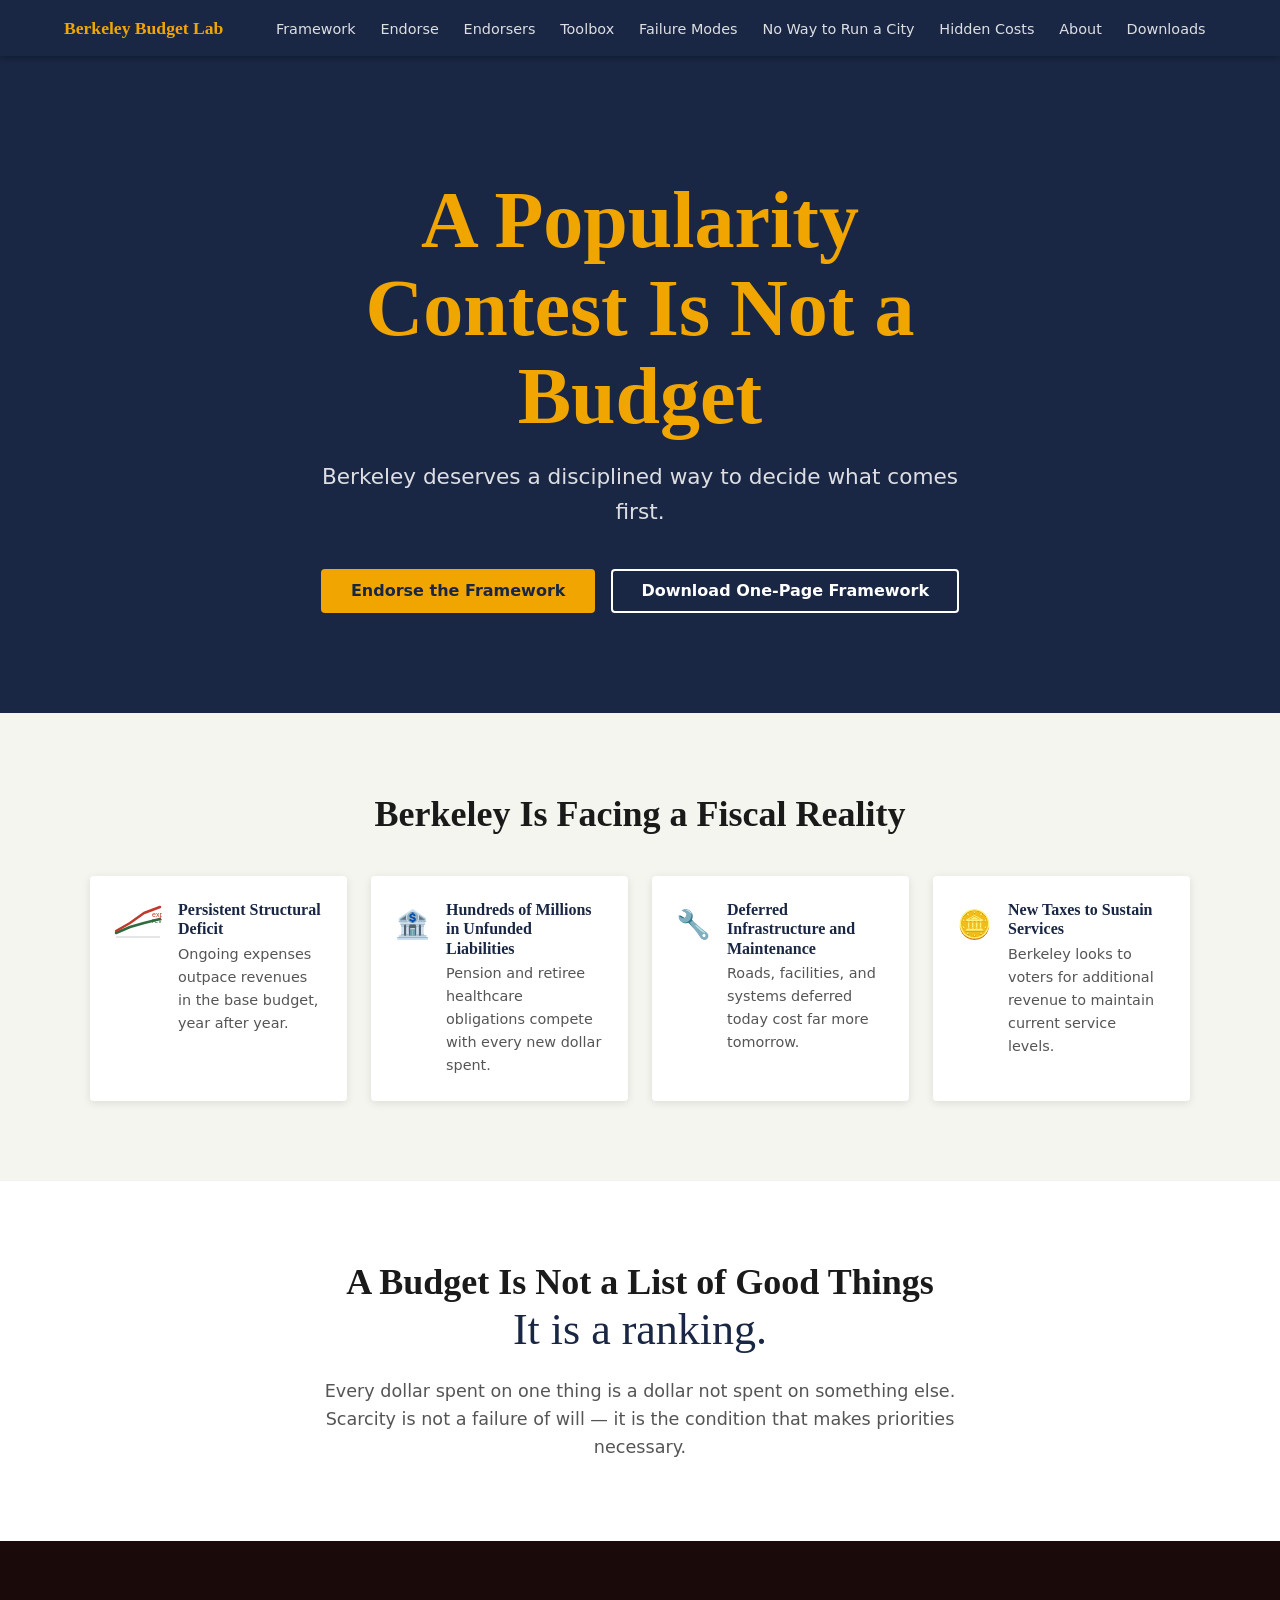
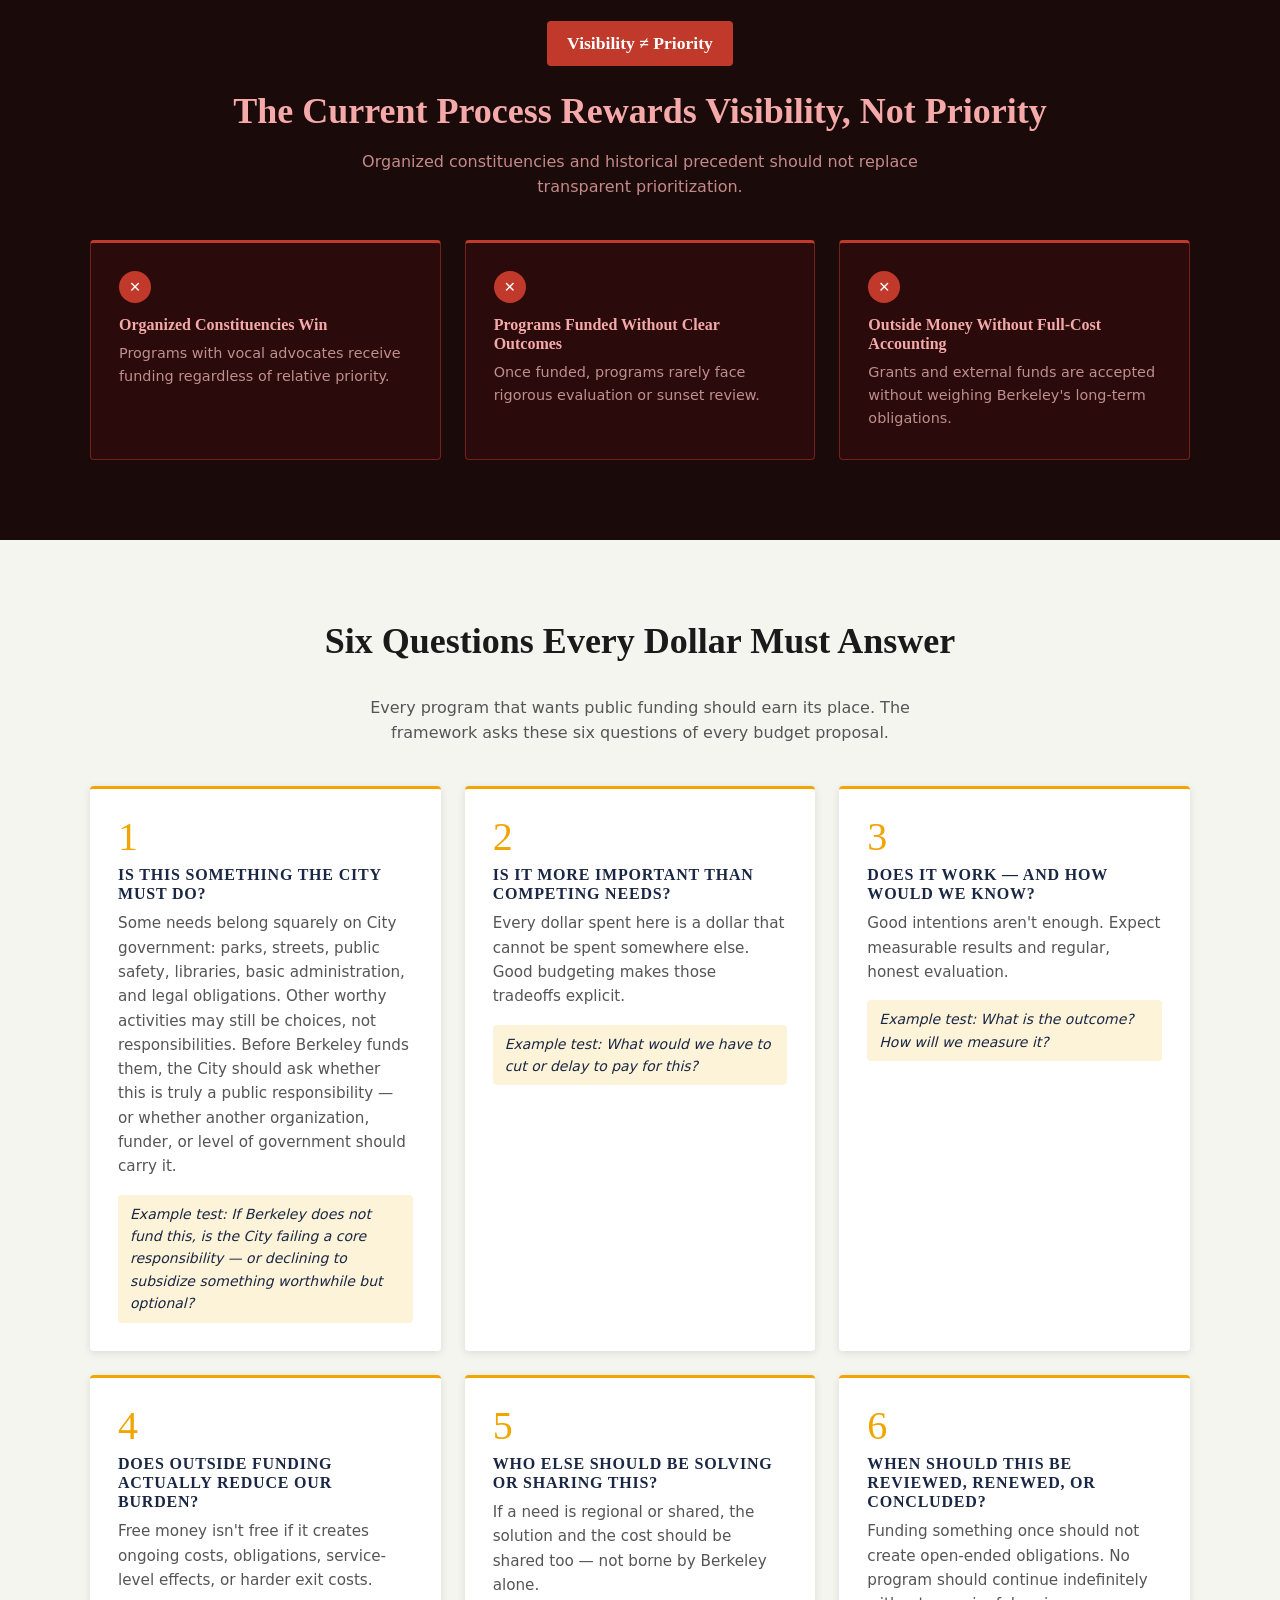
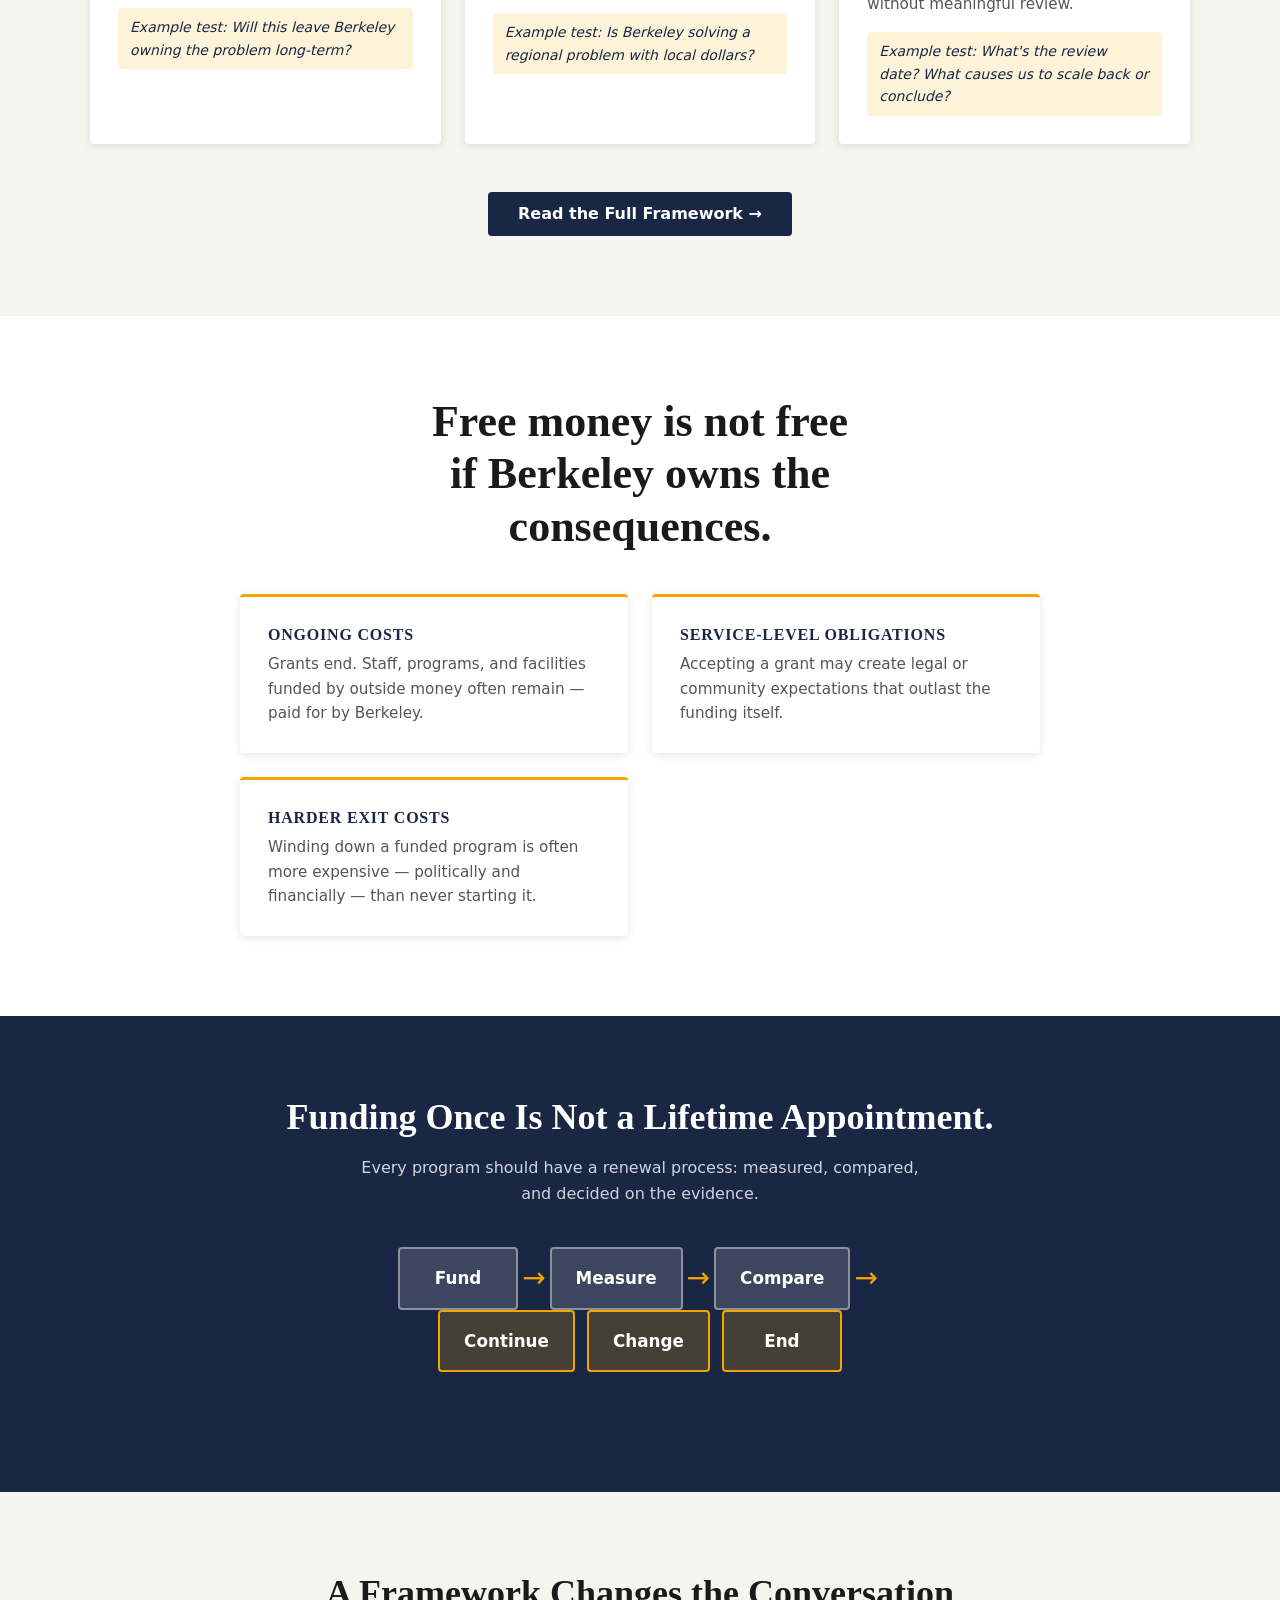
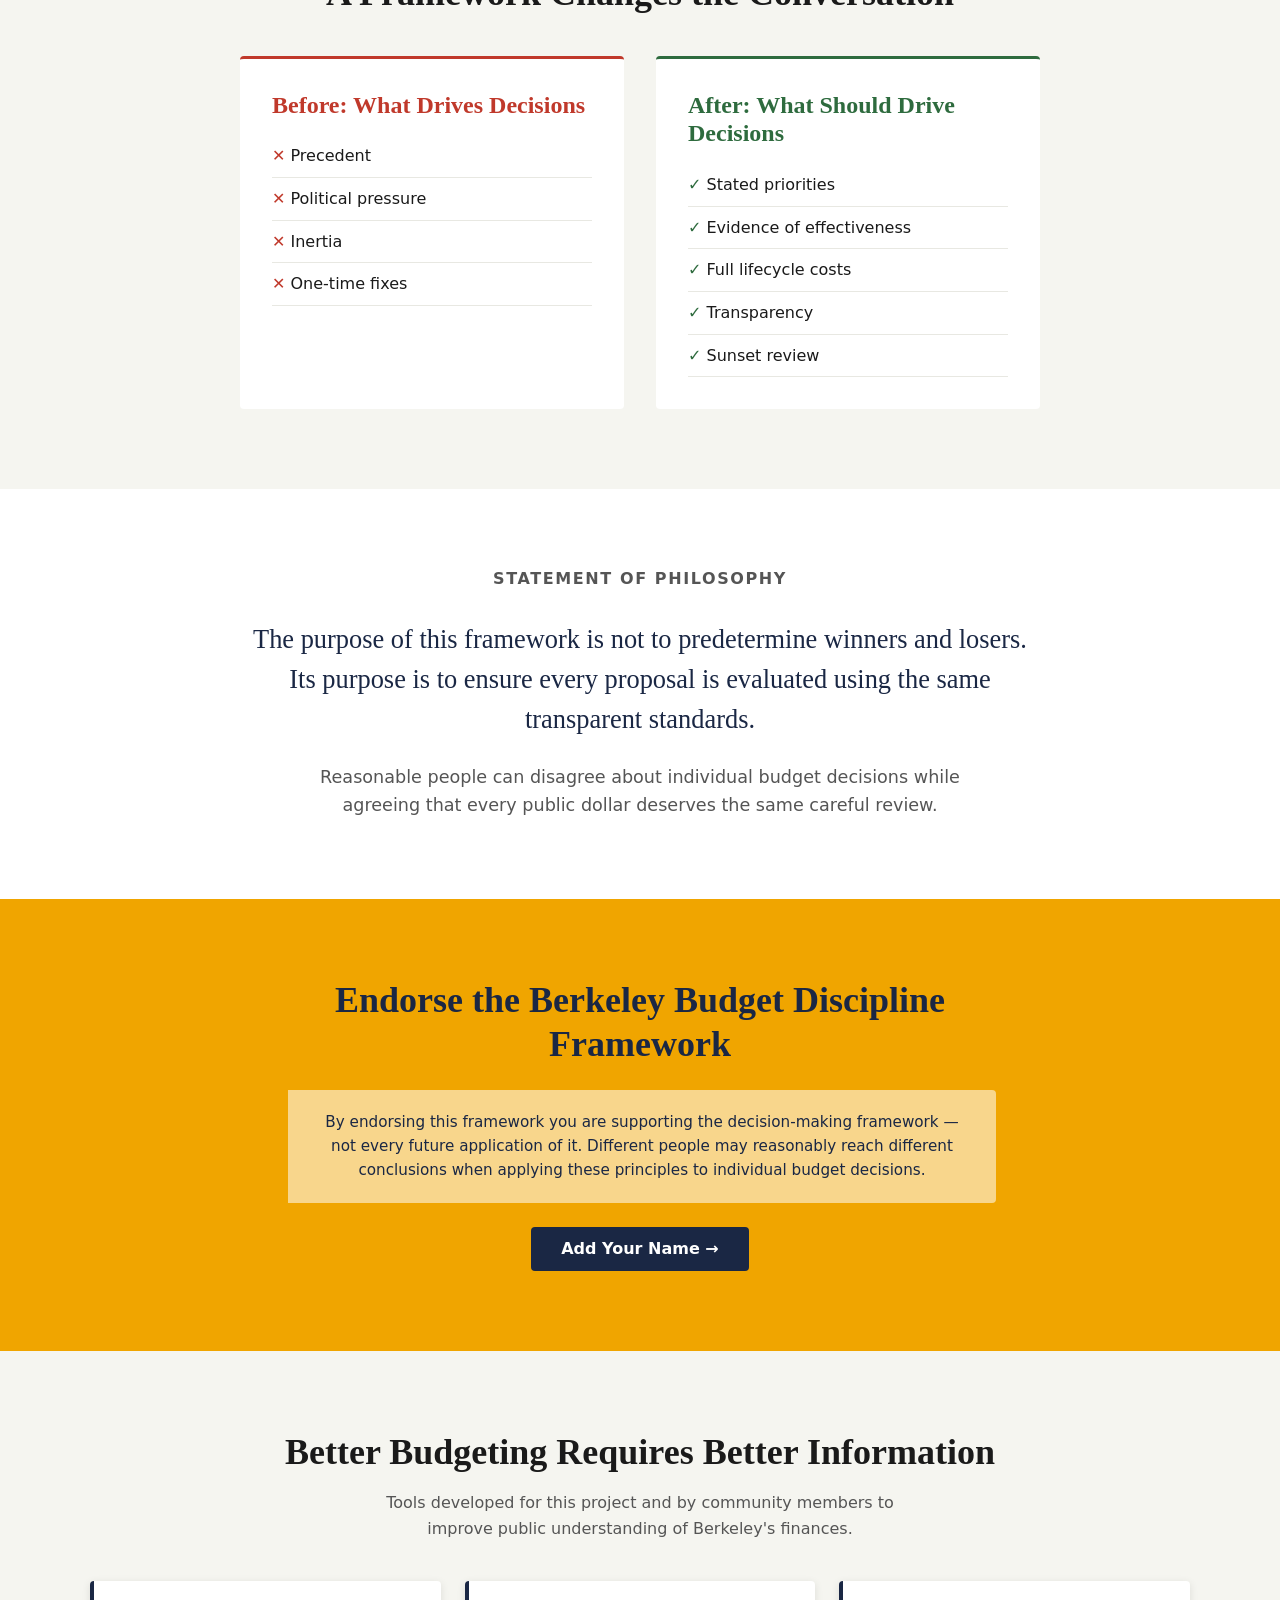
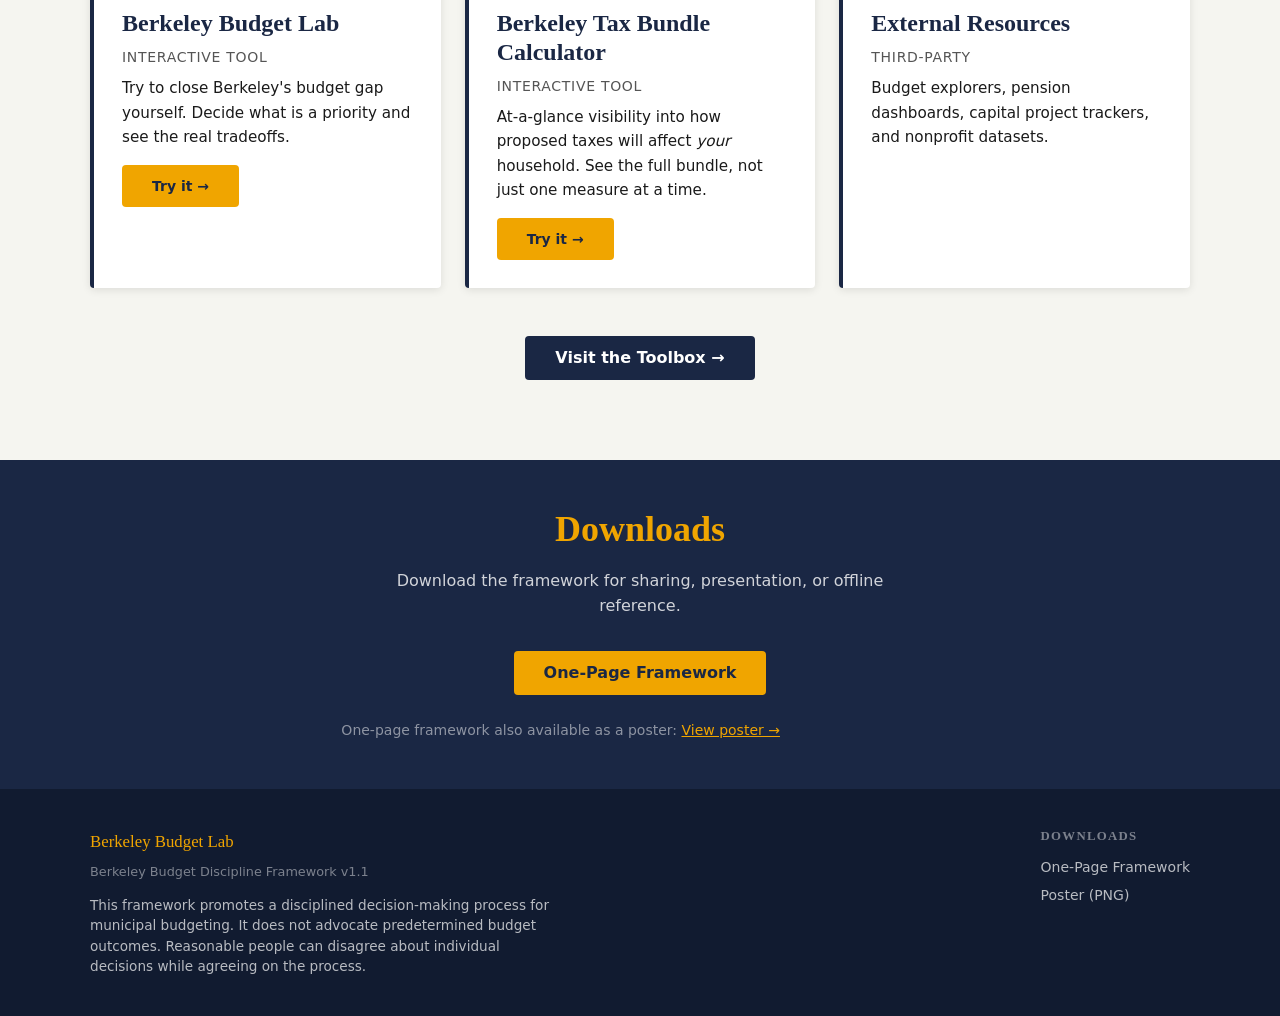
==== commit 4ddf9ad7: "Rewrite question 1: "Is this something the City must do?" Replaces three-tier list with prose framin" ====
--- a/index.html
+++ b/index.html
@@ -136,9 +136,9 @@
 
         <article class="card fade-in">
           <div class="card-number">1</div>
-          <h3>Is This the City's Responsibility?</h3>
-          <p>Legal obligations, core public services, and discretionary policy choices are different categories. Choices face a higher burden of proof when competing with obligations.</p>
-          <div class="example">Example test: Is this a legal obligation, a core public service, or a discretionary policy choice?</div>
+          <h3>Is This Something the City Must Do?</h3>
+          <p>Some needs belong squarely on City government: parks, streets, public safety, libraries, basic administration, and legal obligations. Other worthy activities may still be choices, not responsibilities. Before Berkeley funds them, the City should ask whether this is truly a public responsibility — or whether another organization, funder, or level of government should carry it.</p>
+          <div class="example">Example test: If Berkeley does not fund this, is the City failing a core responsibility — or declining to subsidize something worthwhile but optional?</div>
         </article>
 
         <article class="card fade-in">
